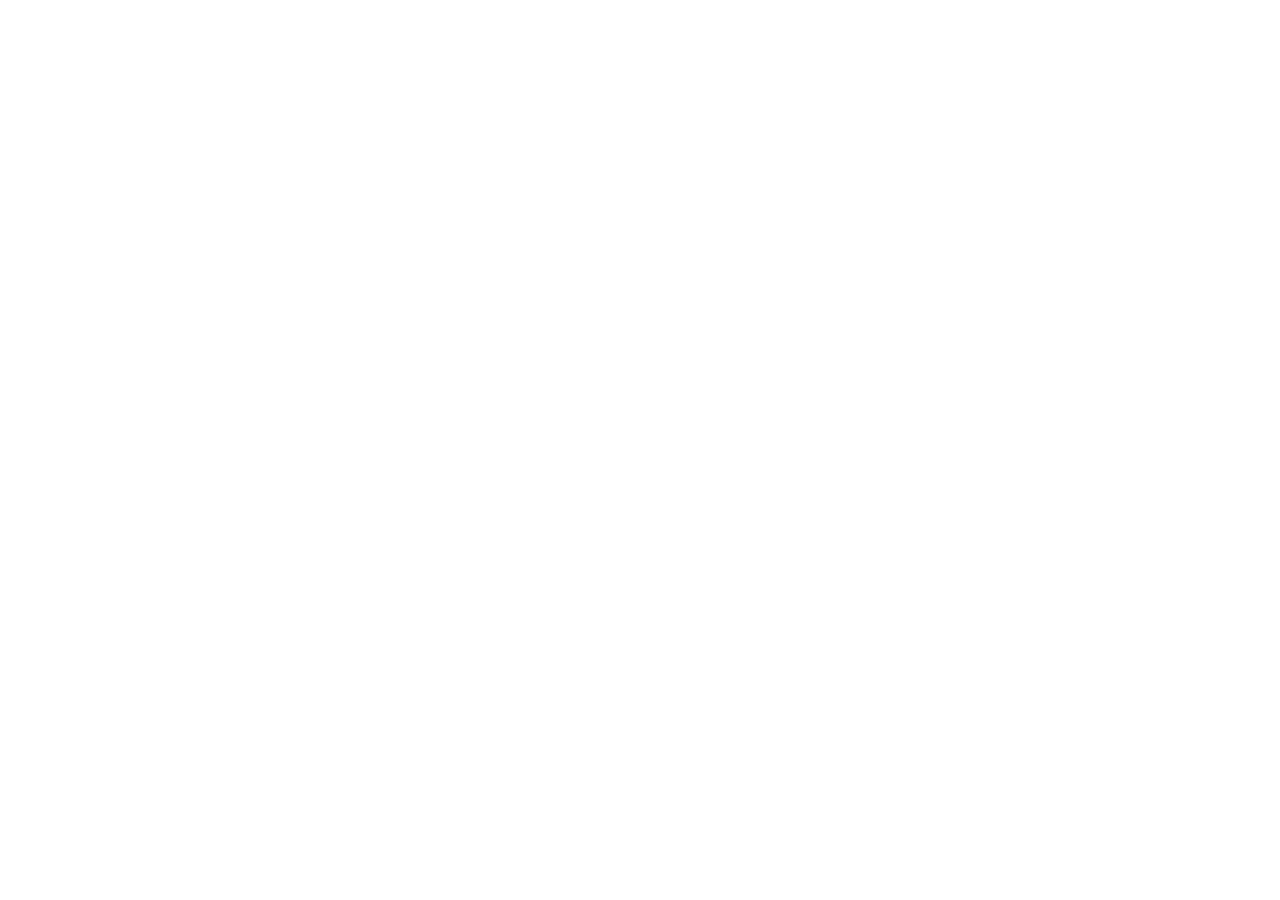
==== index.html @ a7fa92c2 "Add Cloudflare Web Analytics tracking script" ====
<!DOCTYPE html>
<html lang="en">
<head>
  <meta charset="UTF-8">
  <meta name="viewport" content="width=device-width, initial-scale=1.0">

  <title>Johny Vino — Interaction Library | Mobile App Design & Animation</title>
  <meta name="description" content="100+ mobile app UI interactions, animations and UX concepts by Johny Vino — two years of daily app design across fintech, health, food, travel, social and prod[...]
  <meta name="author" content="Johny Vino">
  <meta name="keywords" content="UI design, UX design, mobile app design, interaction design, iOS design, Android design, app animation, micro-interactions, fintech UI, food delivery app, health a[...]
  <link rel="canonical" href="https://interactions.johnyvino.com/">

  <link rel="icon" type="image/svg+xml" href="favicon.svg">
  <link rel="icon" type="image/png" href="favicon.png" sizes="32x32">
  <link rel="apple-touch-icon" href="apple-touch-icon.png">
  <meta name="theme-color" content="#000000">
  <link rel="manifest" href="manifest.json">
  <meta name="mobile-web-app-capable" content="yes">
  <meta name="apple-mobile-web-app-capable" content="yes">
  <meta name="apple-mobile-web-app-status-bar-style" content="black-translucent">
  <meta name="apple-mobile-web-app-title" content="JV Interactions">

  <meta property="og:type" content="website">
  <meta property="og:url" content="https://interactions.johnyvino.com/">
  <meta property="og:site_name" content="Johny Vino">
  <meta property="og:title" content="Johny Vino — Interaction Library">
  <meta property="og:description" content="100+ mobile app UI interactions, animations and UX concepts by Johny Vino — fintech, health, food, travel, social and productivity design.">
  <meta property="og:image" content="https://interactions.johnyvino.com/og-image.png">
  <meta property="og:image:width" content="1200">
  <meta property="og:image:height" content="630">
  <meta property="og:image:alt" content="Johny Vino — Interaction Library preview">
  <meta property="og:locale" content="en_US">

  <meta name="twitter:card" content="summary_large_image">
  <meta name="twitter:site" content="@johnyvinooo">
  <meta name="twitter:creator" content="@johnyvinooo">
  <meta name="twitter:title" content="Johny Vino — Interaction Library">
  <meta name="twitter:description" content="100+ mobile app UI interactions, animations and UX concepts — fintech, health, food, travel and more.">
  <meta name="twitter:image" content="https://interactions.johnyvino.com/og-image.png">
  <meta name="twitter:image:alt" content="Johny Vino — Interaction Library preview">

  <meta name="referrer" content="strict-origin-when-cross-origin">

  <script type="application/ld+json">
  [
    {
      "@context": "https://schema.org",
      "@type": "WebSite",
      "name": "Johny Vino — Interaction Library",
      "url": "https://interactions.johnyvino.com/",
      "description": "100+ mobile app UI interactions, animations and UX concepts by Johny Vino.",
      "inLanguage": "en-US",
      "potentialAction": {
        "@type": "SearchAction",
        "target": "https://interactions.johnyvino.com/#{search_term_string}",
        "query-input": "required name=search_term_string"
      }
    },
    {
      "@context": "https://schema.org",
      "@type": "CollectionPage",
      "@id": "https://interactions.johnyvino.com/#page",
      "url": "https://interactions.johnyvino.com/",
      "name": "Johny Vino — Interaction Library",
      "description": "100+ mobile app UI interactions, animations and UX concepts spanning fintech, health, food delivery, travel, social networking and productivity — designed and animated by J[...]
      "inLanguage": "en-US",
      "numberOfItems": 100,
      "keywords": "UI design, UX design, mobile app design, interaction design, iOS, Android, app animation",
      "author": { "@type": "Person", "@id": "https://johnyvino.com/#person" },
      "about": {
        "@type": "Thing",
        "name": "Mobile App UI Interaction Design"
      }
    },
    {
      "@context": "https://schema.org",
      "@type": "Person",
      "@id": "https://johnyvino.com/#person",
      "name": "Johny Vino",
      "url": "https://johnyvino.com/",
      "jobTitle": "UI Designer",
      "description": "UI designer who designed and animated a new app concept every day for two years, exploring mobile interactions across fintech, health, food, travel and social apps.",
      "knowsAbout": [
        "UI Design", "UX Design", "Mobile App Design", "Interaction Design",
        "iOS Design", "Android Design", "App Animation", "Micro-interactions"
      ],
      "sameAs": [
        "https://johnyvino.com/",
        "https://photography.johnyvino.com/",
        "https://www.instagram.com/johnyvinooo/",
        "https://twitter.com/johnyvinooo"
      ]
    }
  ]
  </script>

  <link rel="preconnect" href="https://fonts.googleapis.com">
  <link rel="preconnect" href="https://fonts.gstatic.com" crossorigin>
  <link rel="preload" as="style" href="https://fonts.googleapis.com/css2?family=JetBrains+Mono:wght@400&family=Saira+Condensed:wght@400&display=swap">
  <link href="https://fonts.googleapis.com/css2?family=JetBrains+Mono:wght@400&family=Saira+Condensed:wght@400&display=swap" rel="stylesheet" media="print" onload="this.media='all'">
  <noscript><link href="https://fonts.googleapis.com/css2?family=JetBrains+Mono:wght@400&family=Saira+Condensed:wght@400&display=swap" rel="stylesheet"></noscript>
  <style>*,*::before,*::after{box-sizing:border-box;margin:0;padding:0}:root{--canvas:#000;--surface-soft:#0d0d0d;--surface-card:#141414;--surface-elev:#1f1f1f;--hairline:#262626;--hairline-str:#[...]
  <script defer data-domain="interactions.johnyvino.com" src="https://plausible.io/js/script.js"></script>
  <!-- Cloudflare Web Analytics -->
  <script defer src='https://static.cloudflareinsights.com/beacon.min.js' data-cf-beacon='{"token": "1f6a0ef33fbf46689ff5343fec8a694a"}'></script>
  <!-- End Cloudflare Web Analytics -->
</head>
<body>

  <a href="#main-content" class="skip-link">Skip to content</a>

  <button class="mob-trigger" id="mobTrigger" aria-label="Open navigation" aria-expanded="false" aria-controls="sidebar">
    <svg width="18" height="13" viewBox="0 0 18 13" fill="none" aria-hidden="true">
      <rect width="18" height="1.8" rx="0.9" fill="currentColor"/>
      <rect y="5.6" width="12" height="1.8" rx="0.9" fill="currentColor"/>
      <rect y="11.2" width="15" height="1.8" rx="0.9" fill="currentColor"/>
    </svg>
  </button>

  <div class="sidebar-overlay" id="sidebarOverlay" aria-hidden="true"></div>

  <aside class="sidebar" id="sidebar" aria-label="Site navigation">
    <div class="sidebar-header">
      <button class="sidebar-logo" id="logoScrollTop" aria-label="Scroll to top">
        <div class="logo-icon" aria-hidden="true">
          <svg id="logoMorphSvg" viewBox="0 0 24 24" width="22" height="22" fill="none">
            <path id="logoMorphPath"
              d="M5 1L5 18L9 14L12 21L15 19.5L11.5 13L18 13Z"
              stroke="white" stroke-width="1.75" stroke-linecap="round" stroke-linejoin="round" fill="none"/>
          </svg>
        </div>
        <div class="logo-text">
          <span class="logo-name">Johny Vino</span>
          <span class="logo-sub">Interaction Library</span>
        </div>
      </button>
      <button class="sidebar-close" id="sidebarClose" aria-label="Close navigation">
        <svg width="14" height="14" viewBox="0 0 14 14" fill="none" aria-hidden="true">
          <line x1="1" y1="1" x2="13" y2="13" stroke="currentColor" stroke-width="1.5" stroke-linecap="round"/>
          <line x1="13" y1="1" x2="1" y2="13" stroke="currentColor" stroke-width="1.5" stroke-linecap="round"/>
        </svg>
      </button>
    </div>
    <nav class="sidebar-nav" id="sidebarNav" aria-label="Categories"></nav>
    <footer class="sidebar-footer">
      <p>The concept, the design, the animation — all crafted by <a href="https://johnyvino.com" target="_blank" rel="noopener noreferrer">Johny Vino</a>.</p>
      <p>All rights reserved 2026</p>
    </footer>
  </aside>

  <main class="main" id="main-content">
    <header class="page-header">
      <div class="header-content">
        <h1>Johny Vino<br>Interaction Library</h1>
        <p class="page-sub">From 2016 to 2018, I designed and animated a new app concept every day — each one exploring a flow, interaction, or product idea. Those prototyping instincts now hel[...]
        <div class="header-actions">
          <button class="btn-action" id="emailBtn" aria-label="Copy email address">
            <span class="email-full">hi@johnyvino.com</span>
            <span class="email-short">Email</span>
          </button>
          <a class="btn-action" href="https://johnyvino.com" target="_blank" rel="noopener noreferrer">
            Portfolio
            <svg width="12" height="12" viewBox="0 0 12 12" fill="none" aria-hidden="true" style="margin-left:8px;flex-shrink:0;">
              <path d="M2 10L10 2M10 2H4M10 2v6" stroke="currentColor" stroke-width="1.5" stroke-linecap="round" stroke-linejoin="round"/>
            </svg>
          </a>
        </div>
      </div>
      <div class="header-meta" aria-label="Site stats">
        <div class="header-meta-item">
          <span class="meta-label">Hello</span>
          <span class="meta-value" id="greetingDisplay">—</span>
        </div>
        <div class="header-meta-item">
          <span class="meta-label">You are Visitor</span>
          <span class="meta-value" id="visitorCount">—</span>
        </div>
      </div>
    </header>
    <div id="sections"></div>
  </main>

  <button class="scroll-top" id="scrollTop" aria-label="Scroll to top">
    <svg width="16" height="16" viewBox="0 0 16 16" fill="none" aria-hidden="true">
      <path d="M8 13V3M3 8l5-5 5 5" stroke="currentColor" stroke-width="1.5" stroke-linecap="round" stroke-linejoin="round"/>
    </svg>
  </button>

  <div id="lightbox" role="dialog" aria-modal="true" aria-label="Video preview" aria-hidden="true">
    <video id="lightbox-video" loop muted playsinline></video>
  </div>

  <script defer src="script.js?t=20260514280000"></script>

</body>
</html>
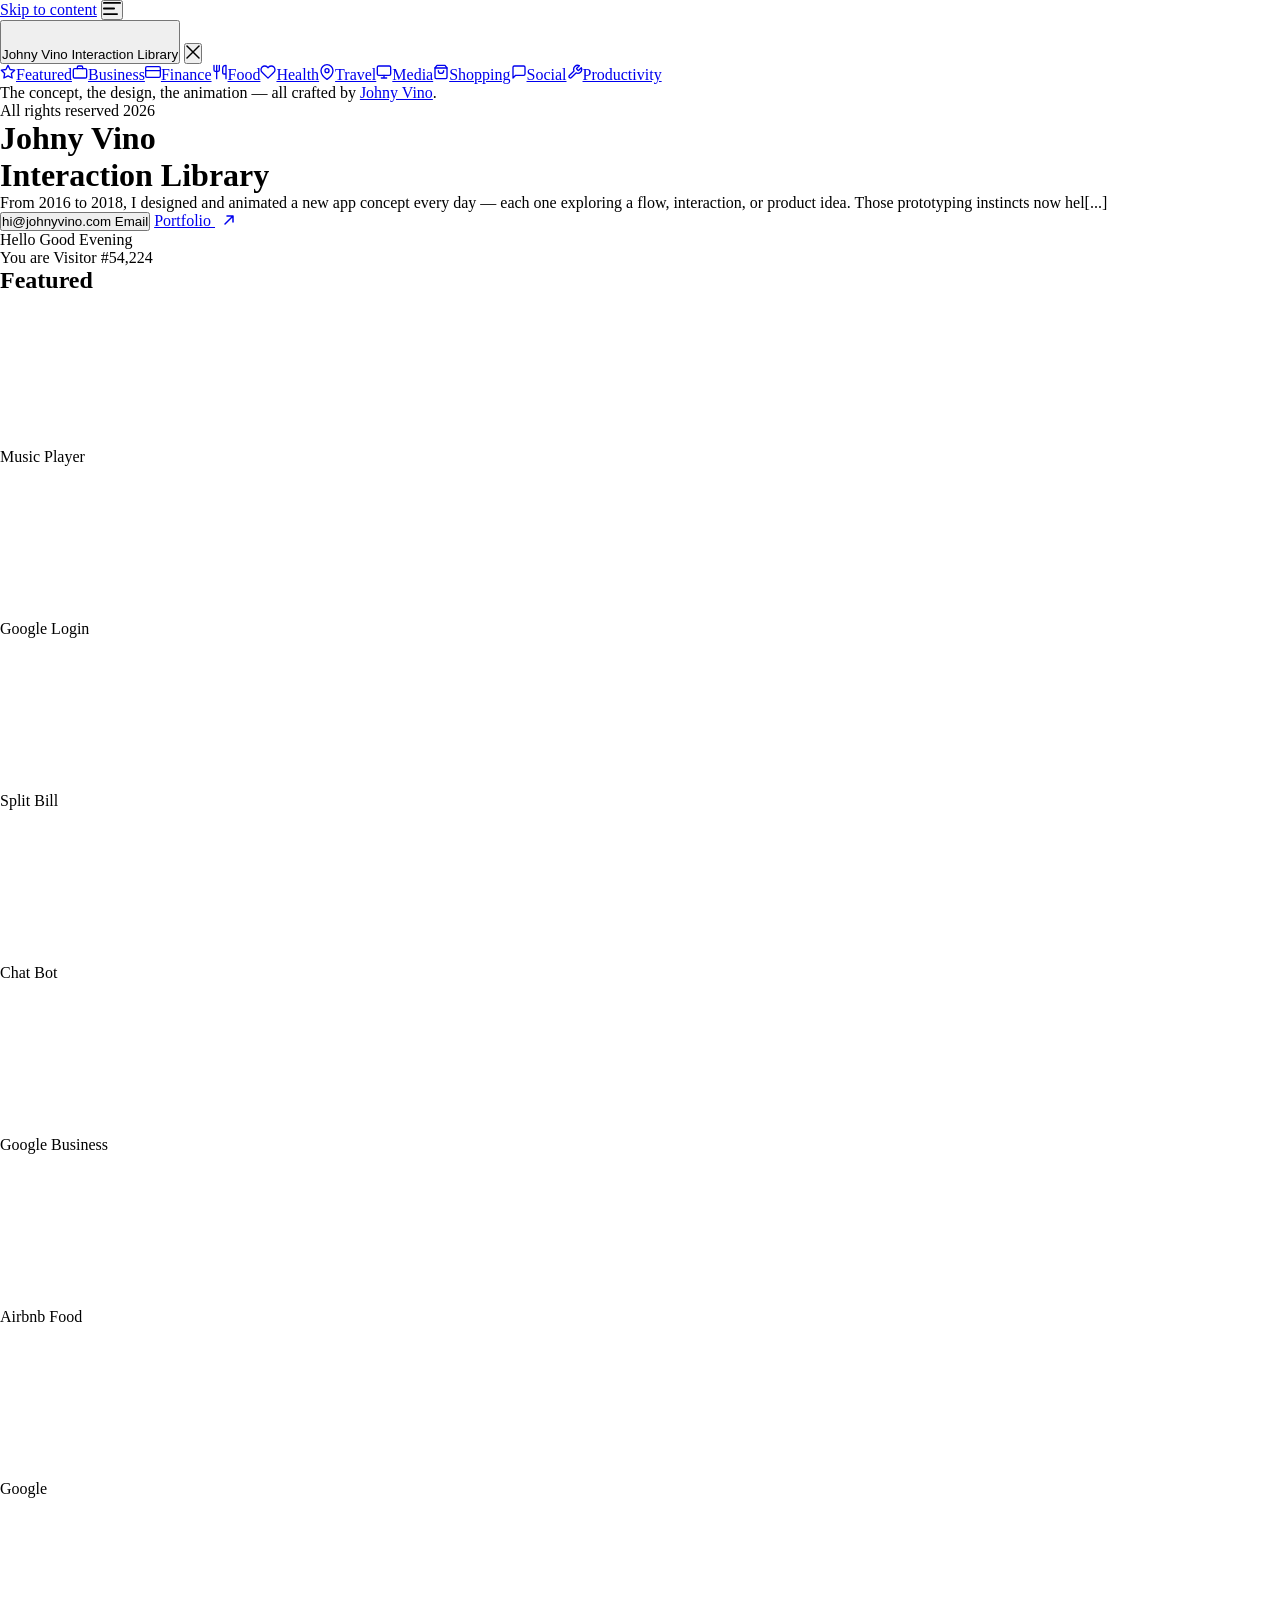
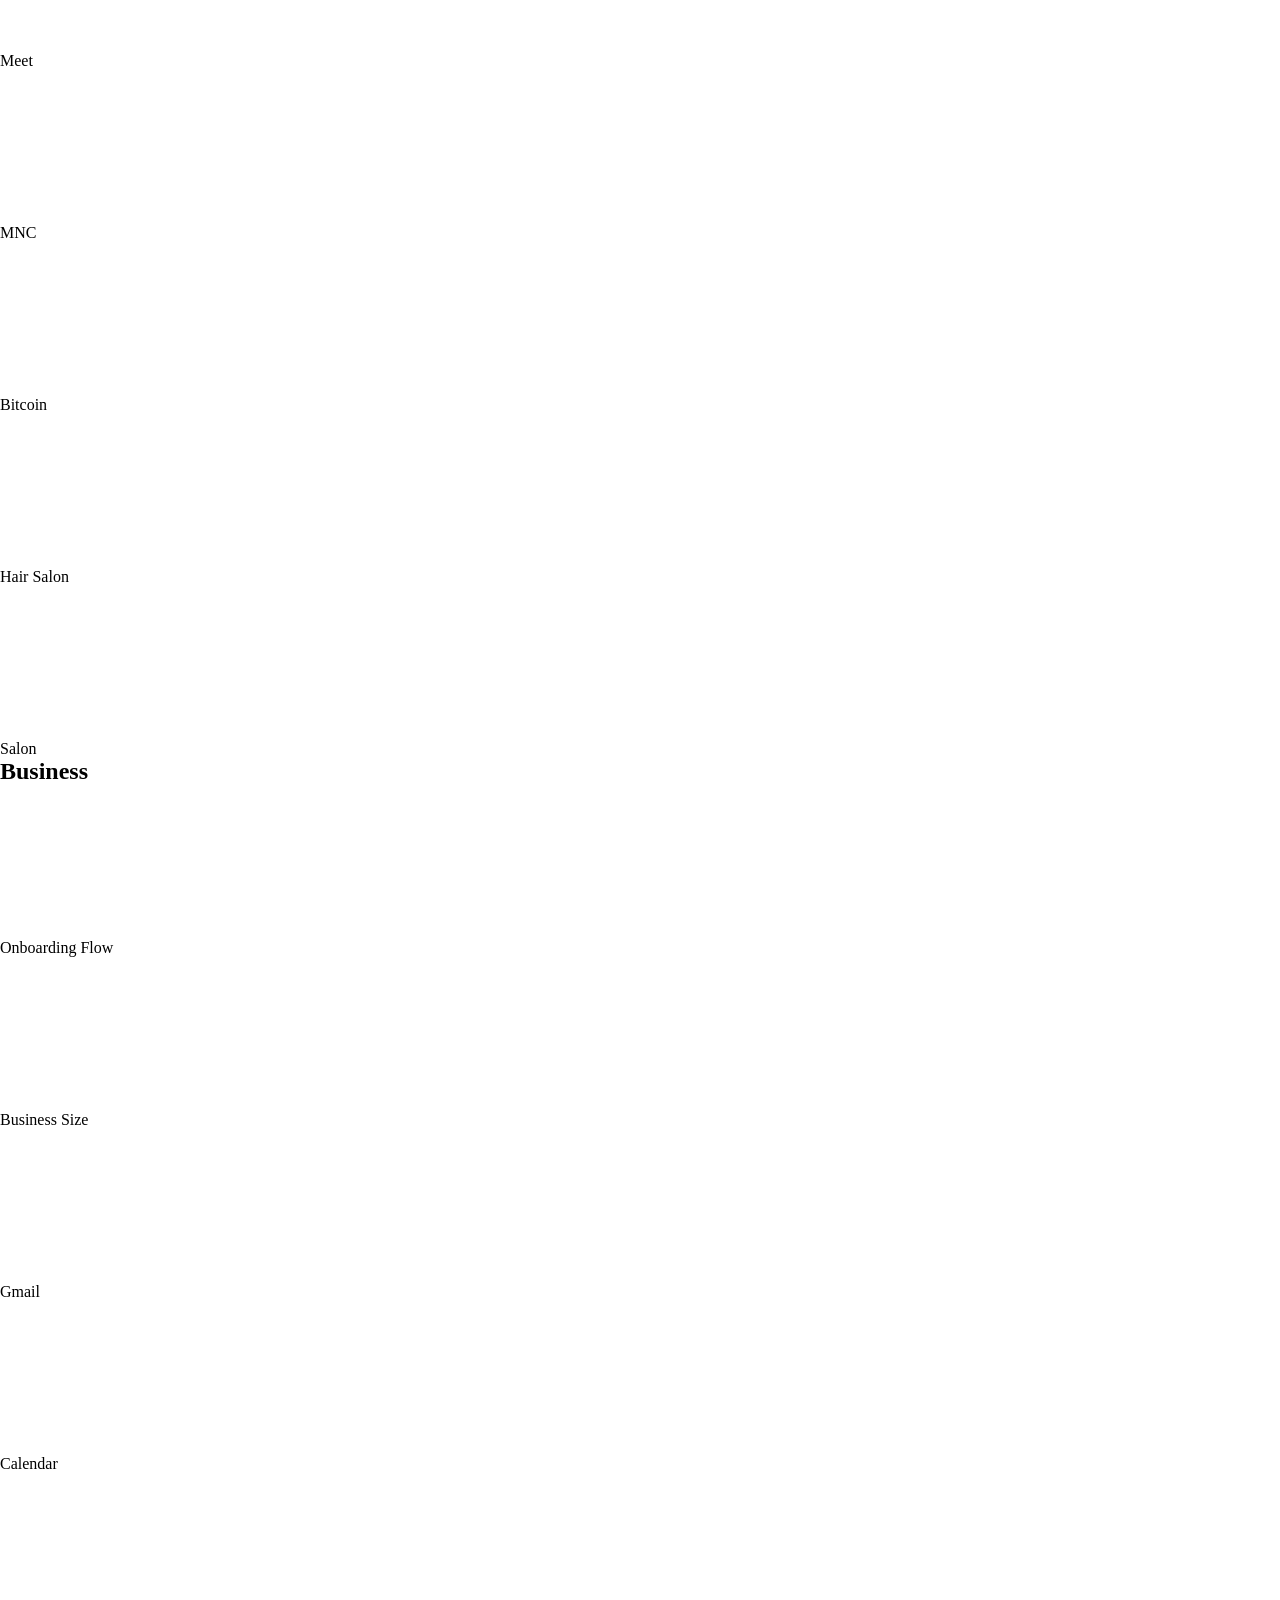
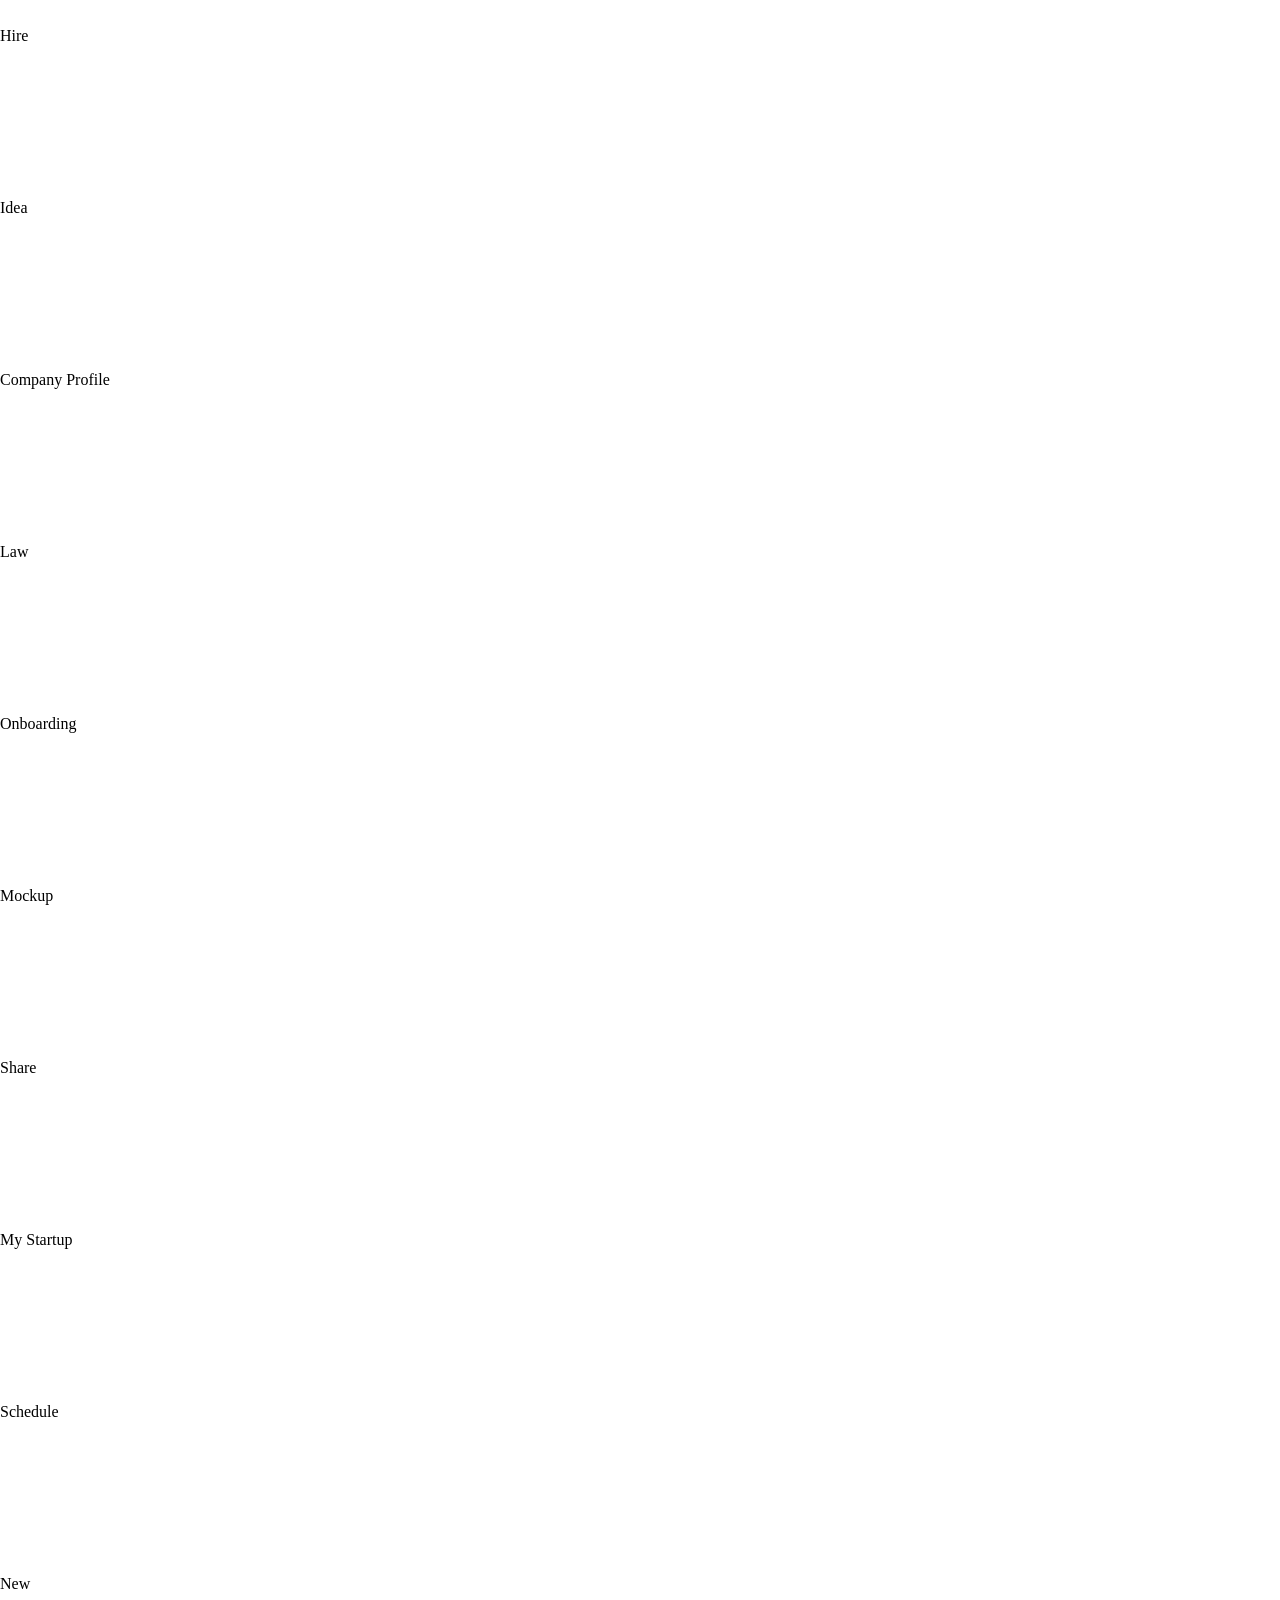
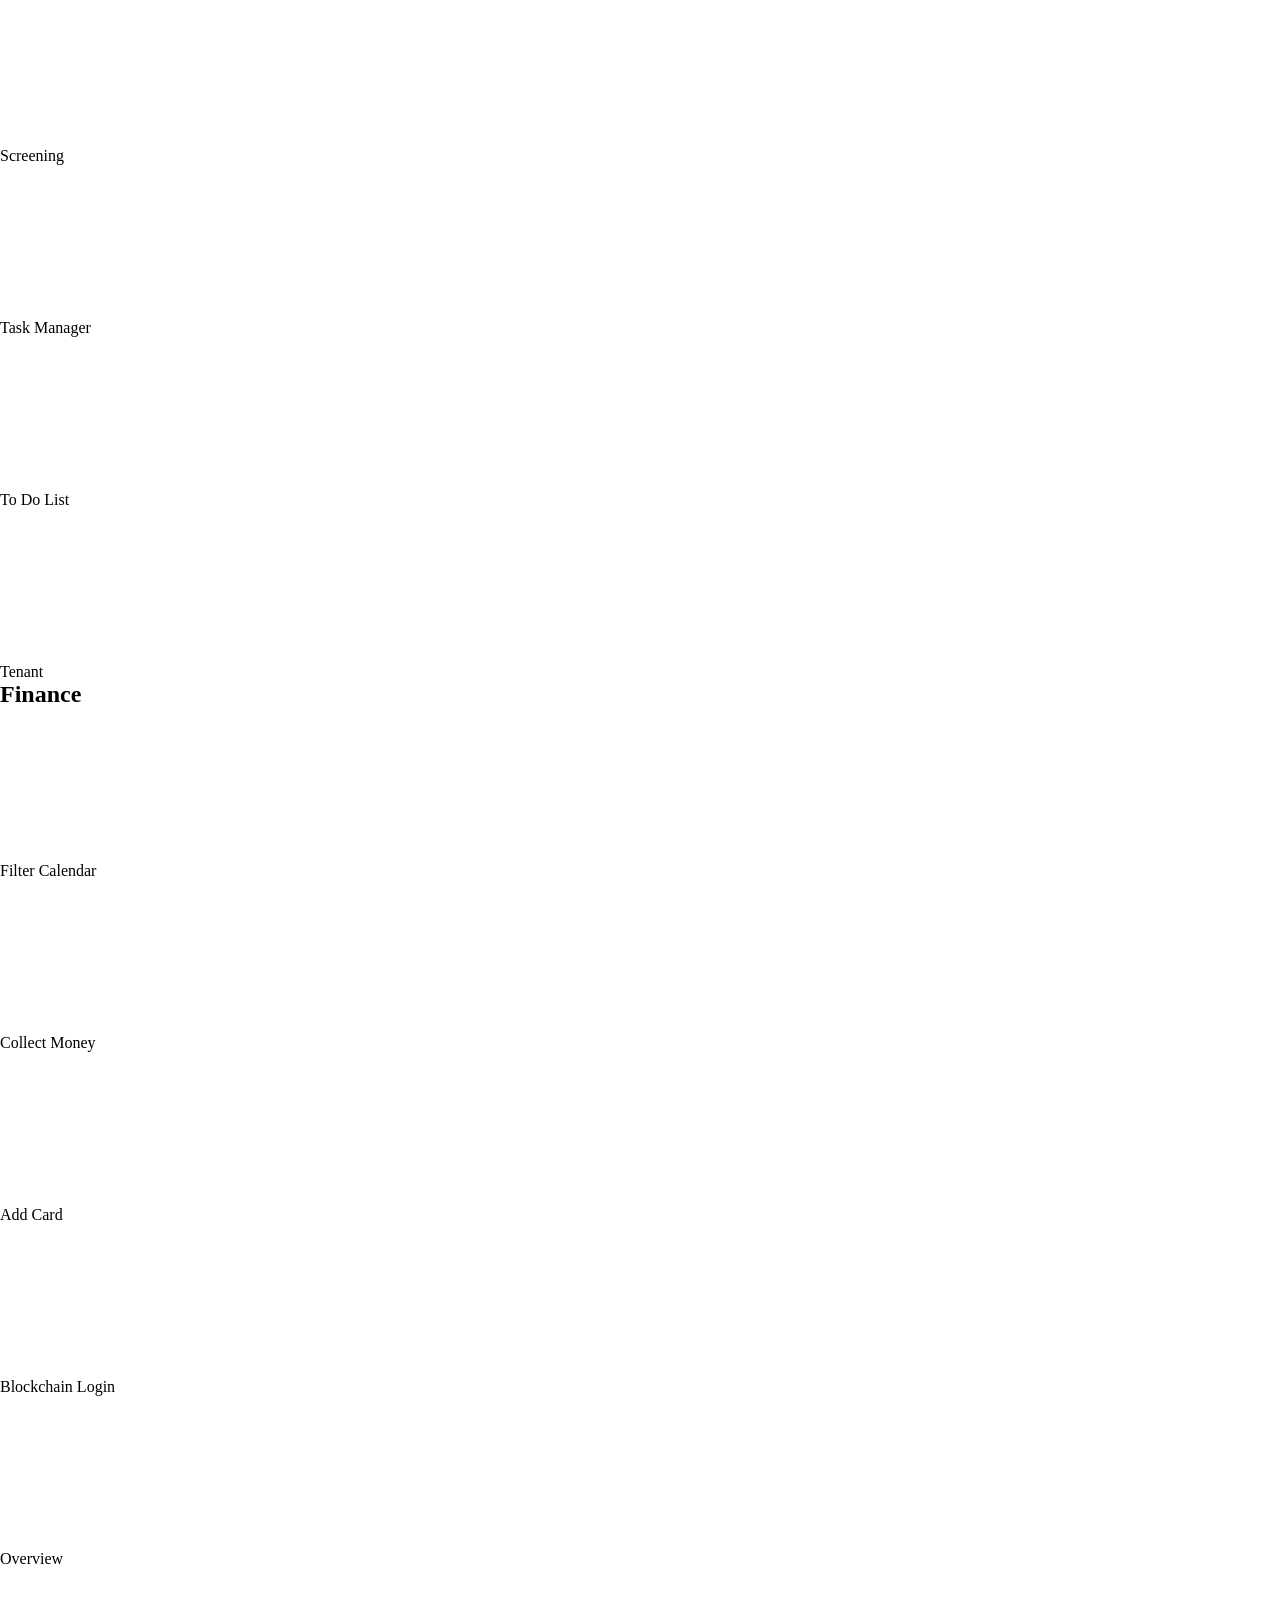
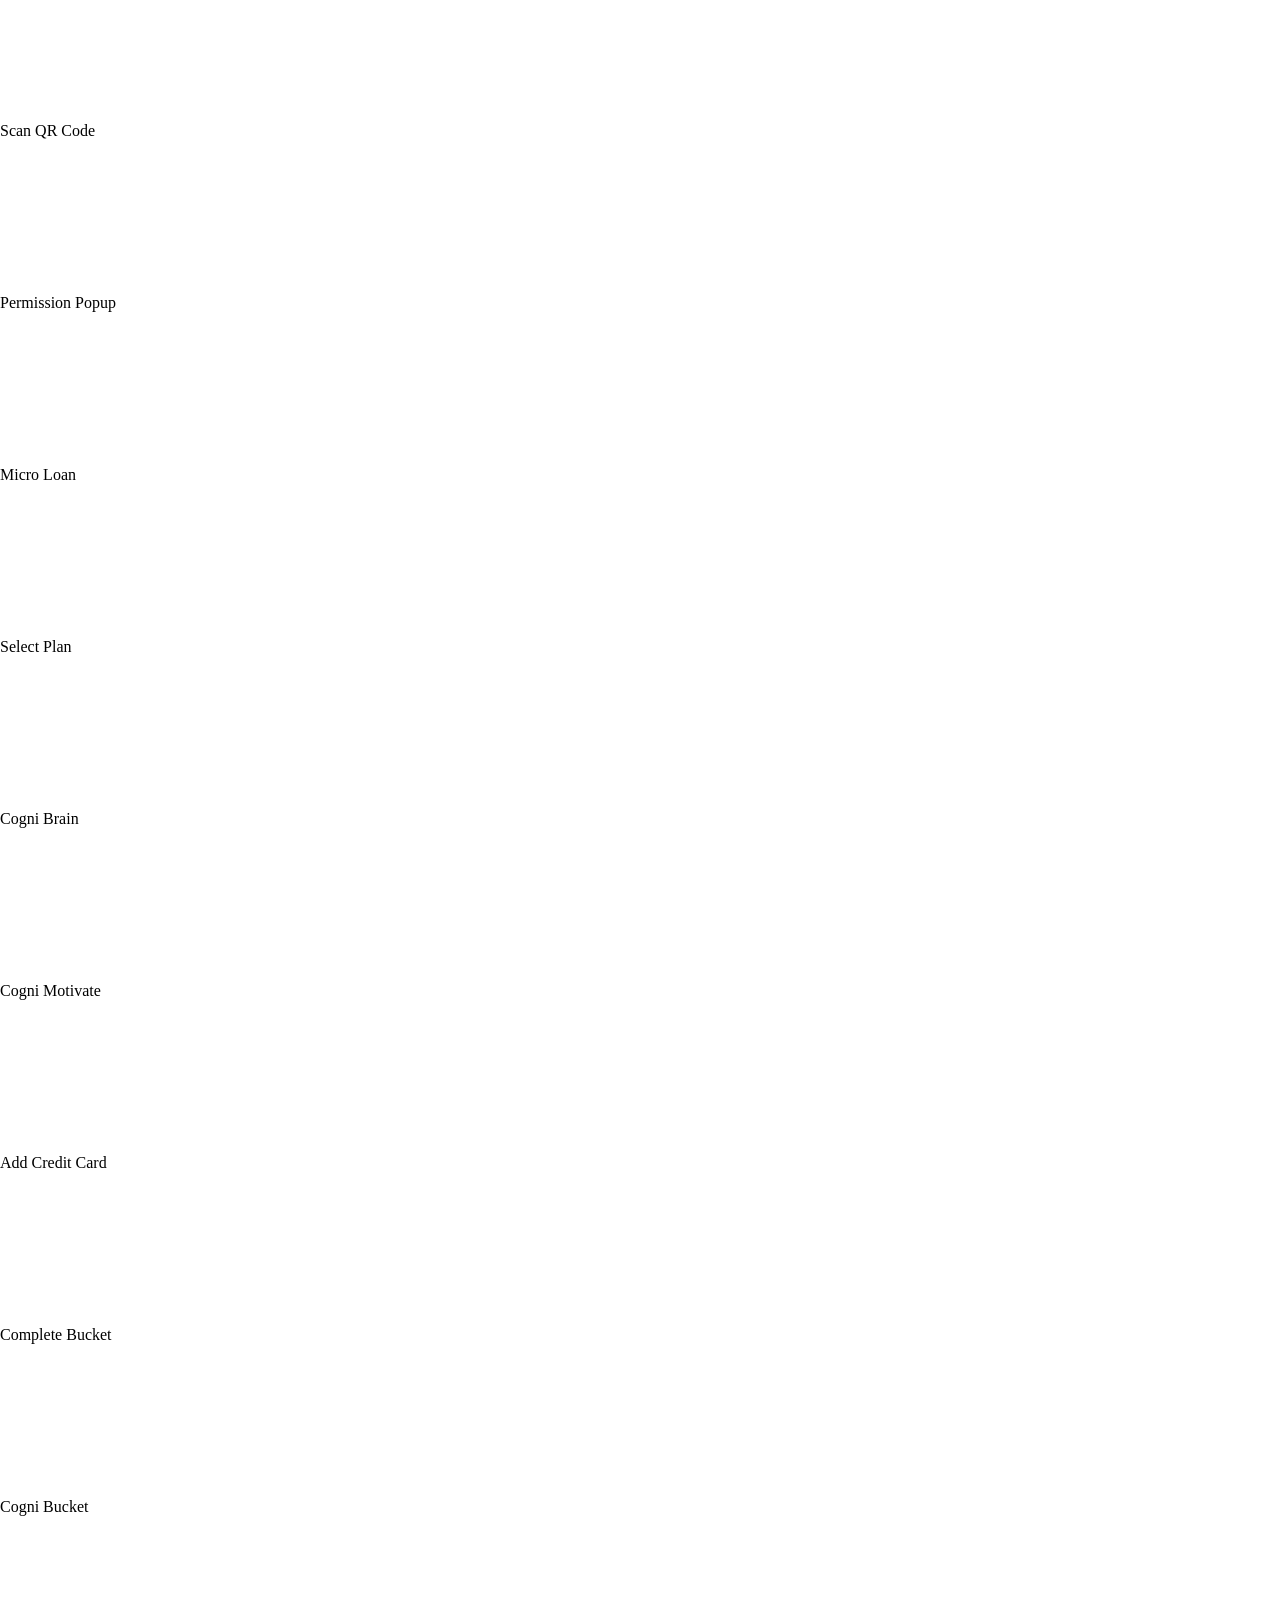
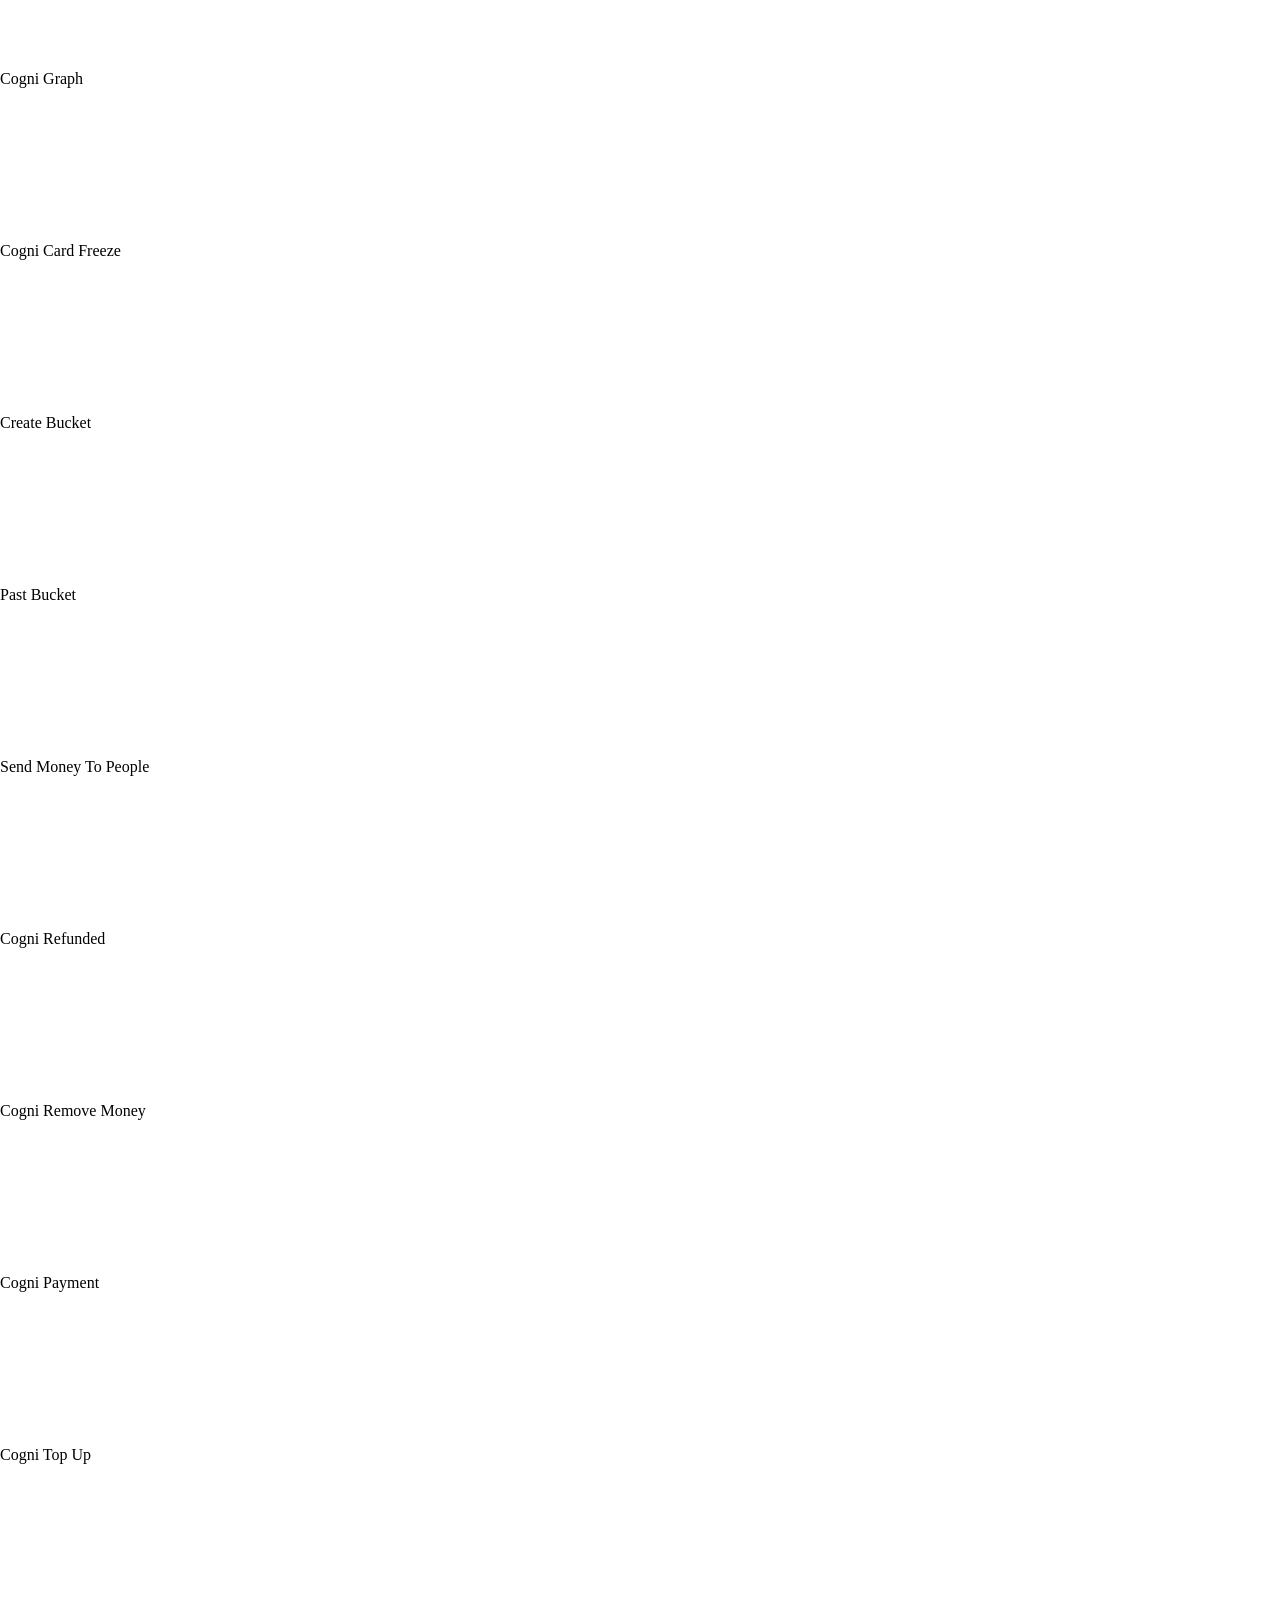
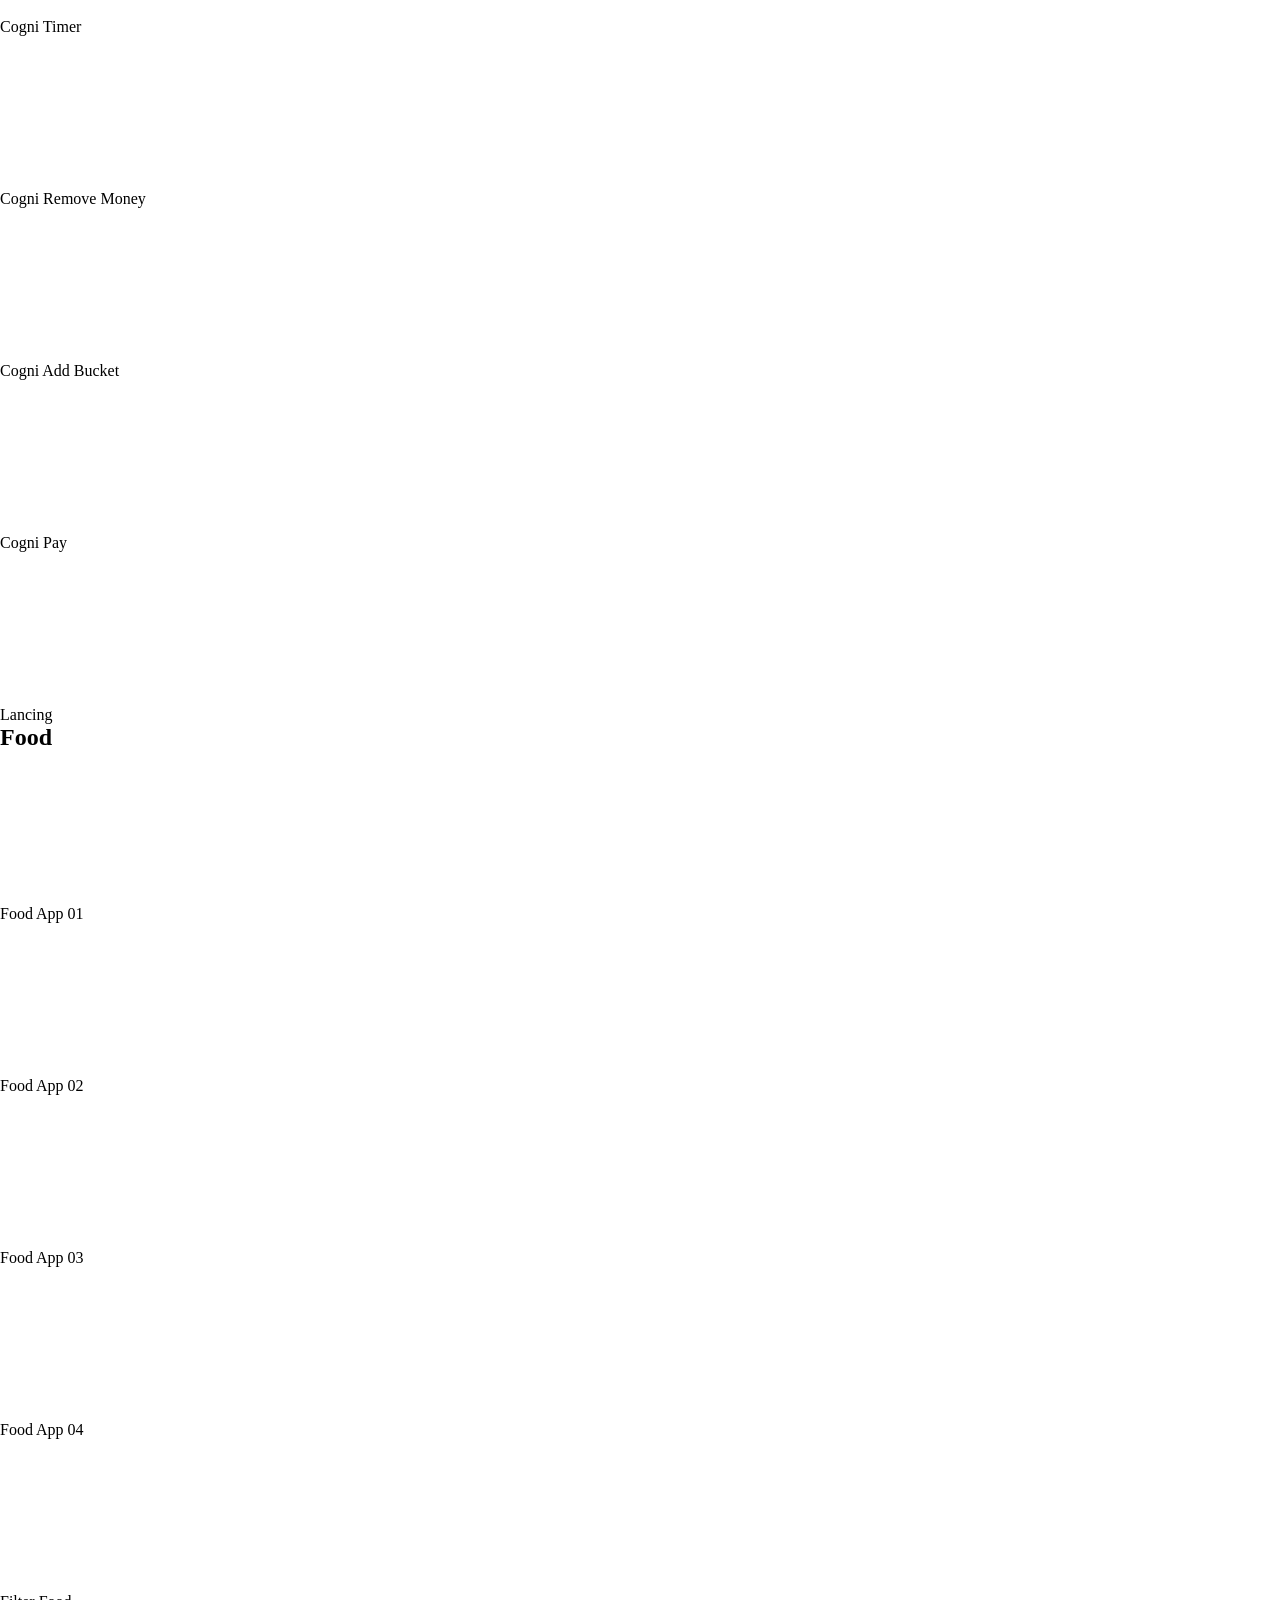
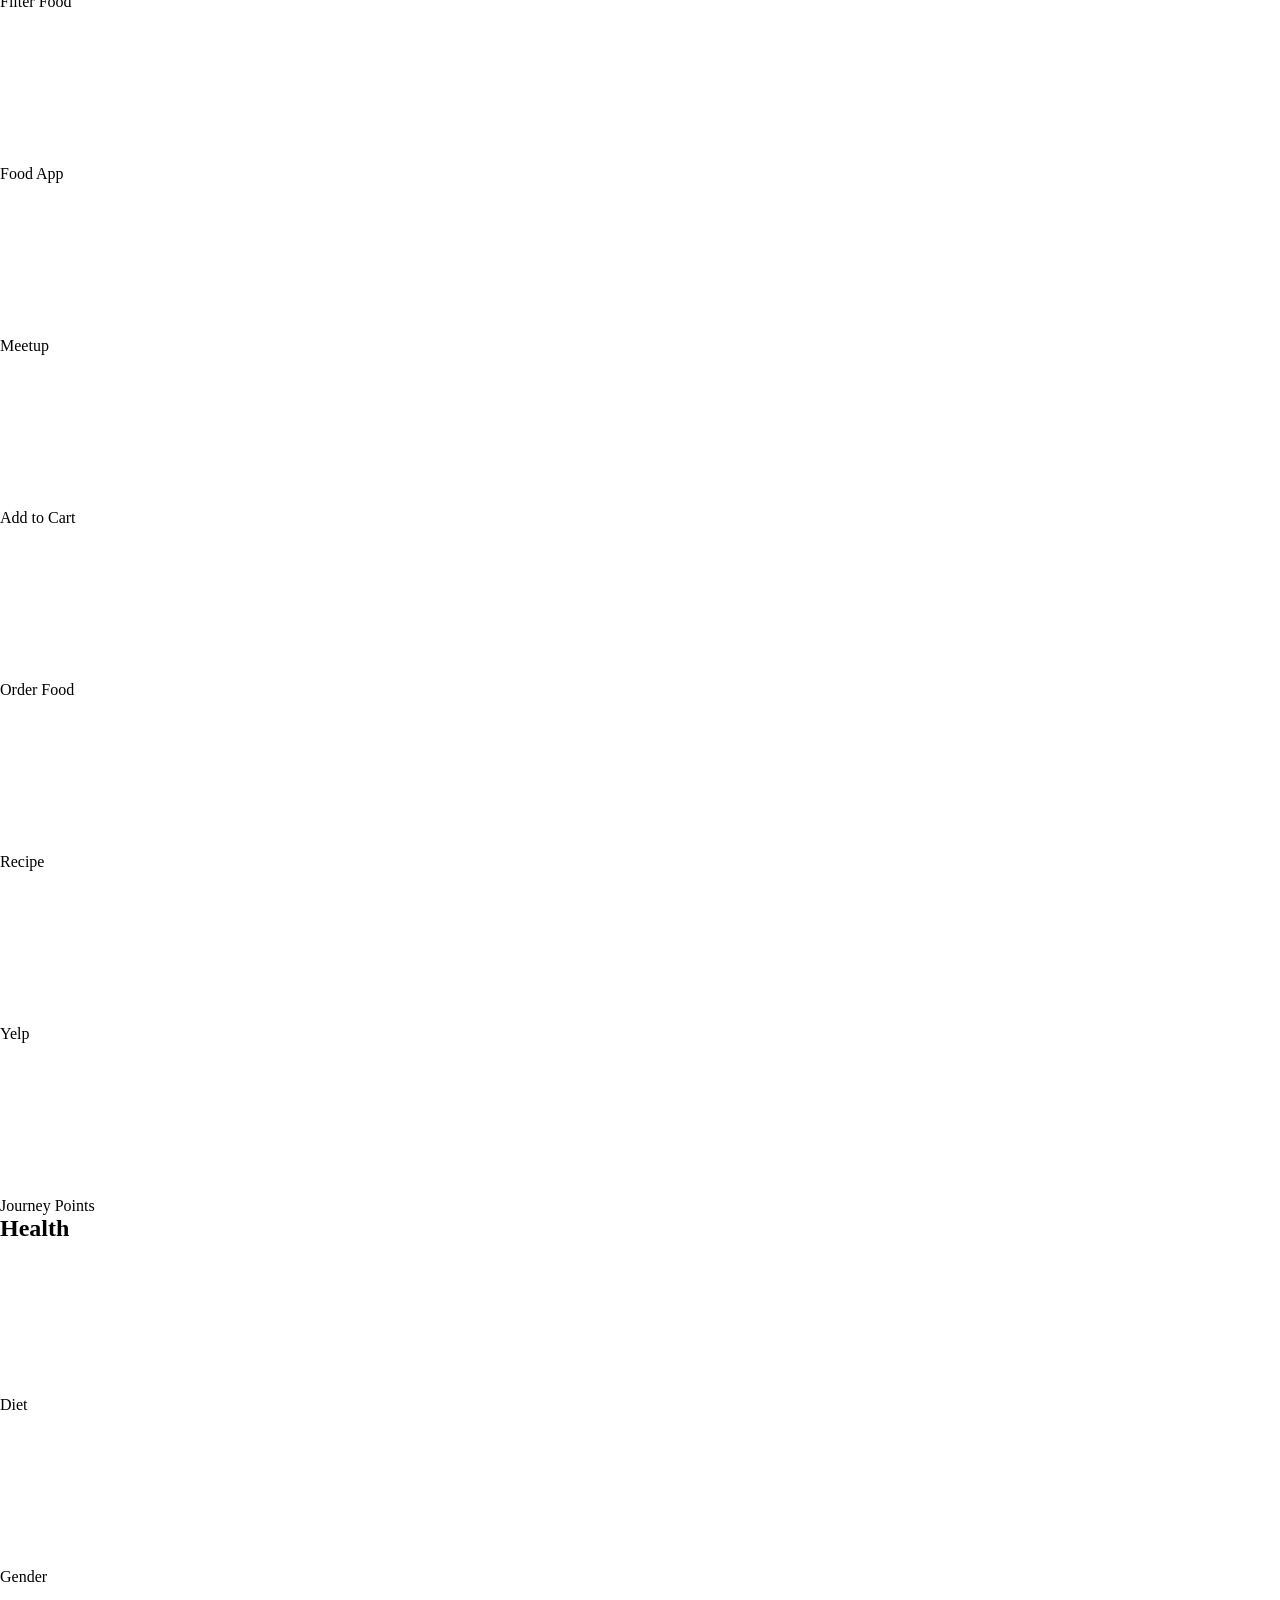
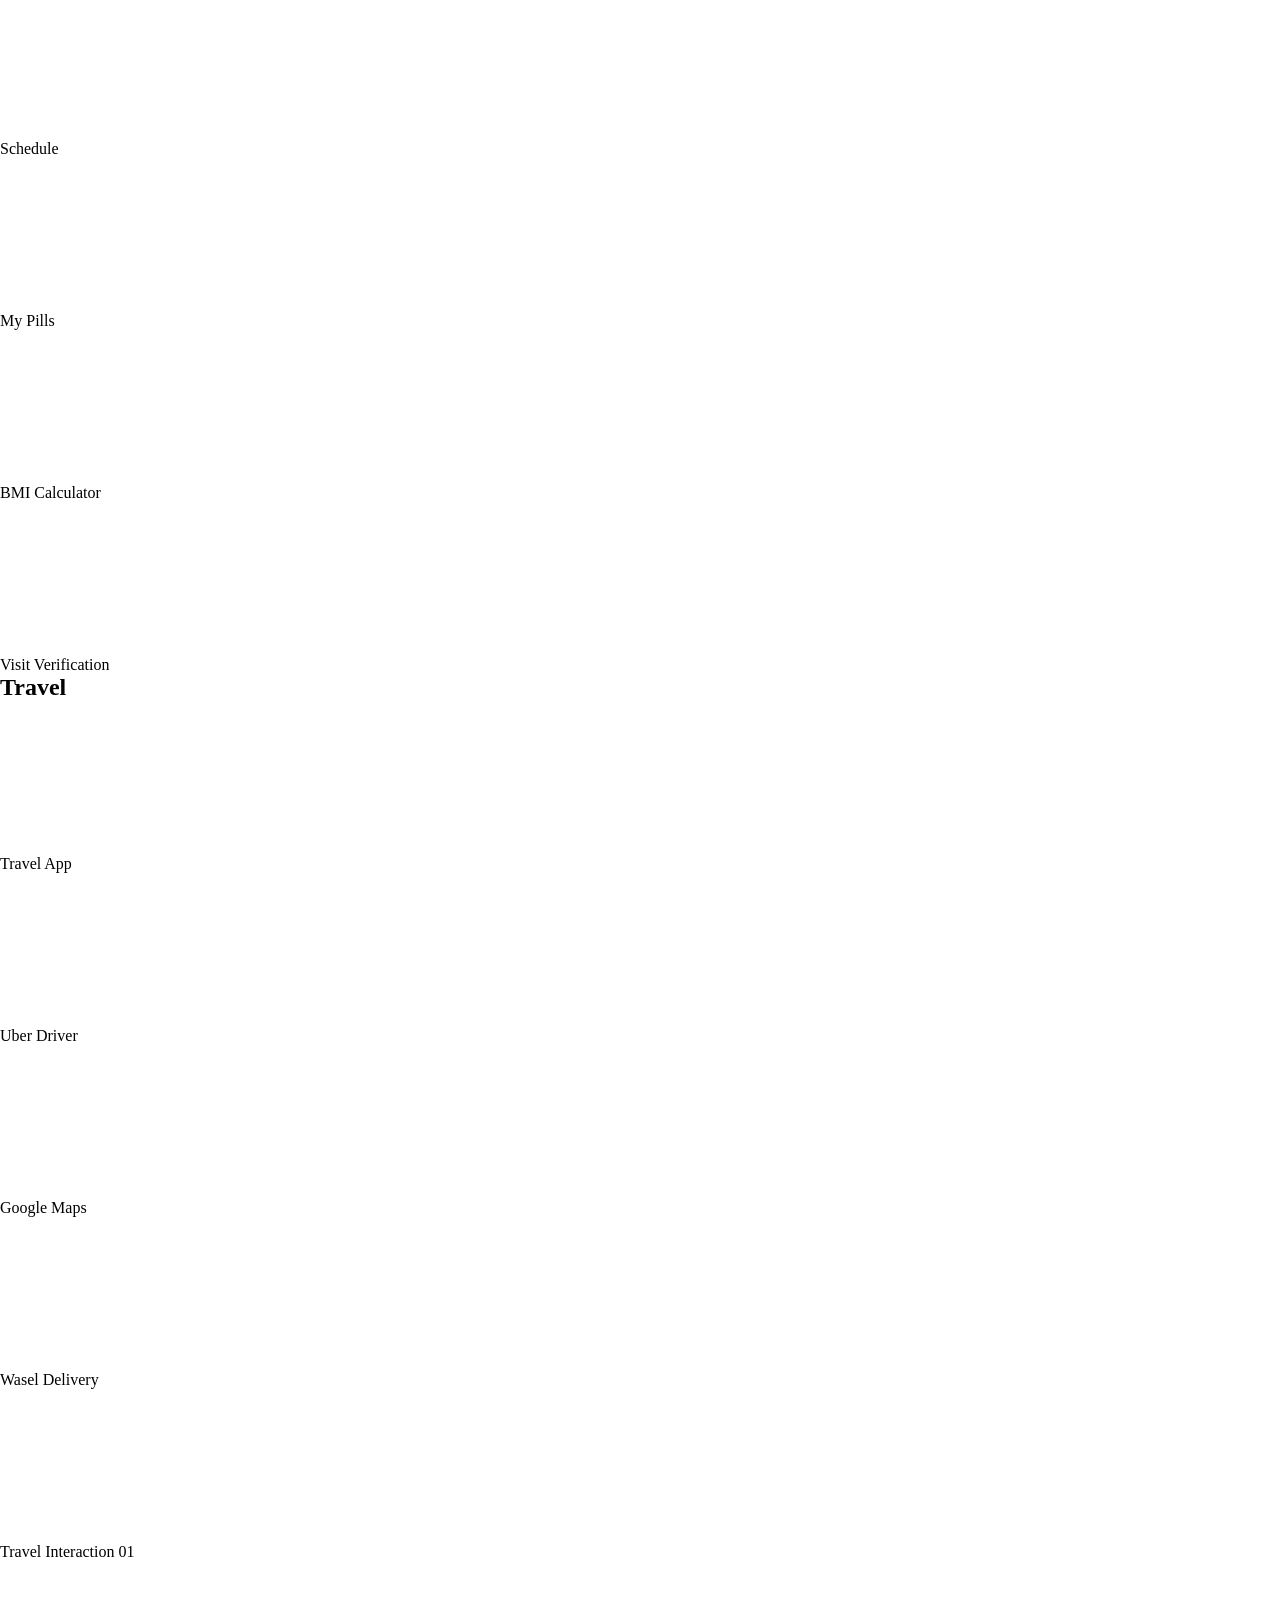
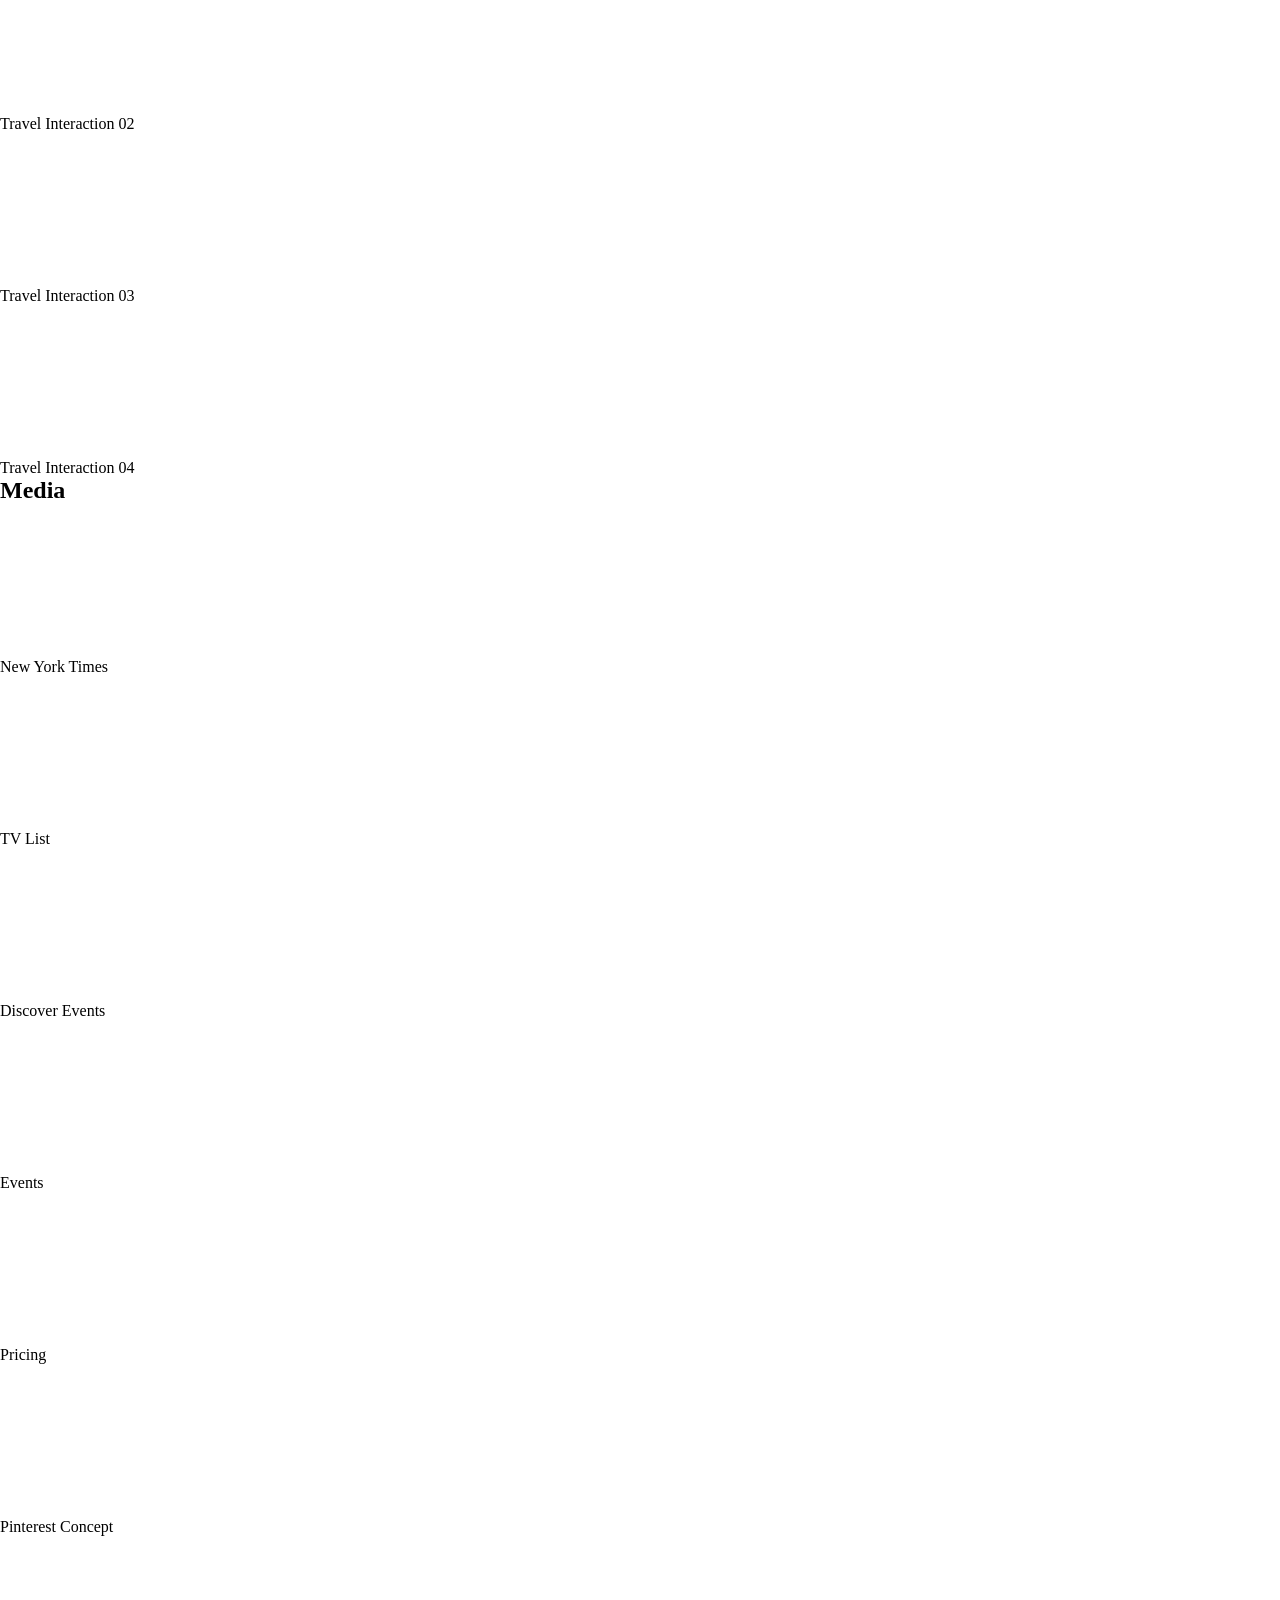
==== commit cbb53b10: "Analytics" ====
--- a/index.html
+++ b/index.html
@@ -62,7 +62,7 @@
       "@id": "https://interactions.johnyvino.com/#page",
       "url": "https://interactions.johnyvino.com/",
       "name": "Johny Vino — Interaction Library",
-      "description": "100+ mobile app UI interactions, animations and UX concepts spanning fintech, health, food delivery, travel, social networking and productivity — designed and animated by J[...]
+      "description": "100+ mobile app UI interactions, animations and UX concepts spanning fintech, health, food delivery, travel, social networking and productivity — designed and animated by J[...]",
       "inLanguage": "en-US",
       "numberOfItems": 100,
       "keywords": "UI design, UX design, mobile app design, interaction design, iOS, Android, app animation",
@@ -99,11 +99,9 @@
   <link rel="preload" as="style" href="https://fonts.googleapis.com/css2?family=JetBrains+Mono:wght@400&family=Saira+Condensed:wght@400&display=swap">
   <link href="https://fonts.googleapis.com/css2?family=JetBrains+Mono:wght@400&family=Saira+Condensed:wght@400&display=swap" rel="stylesheet" media="print" onload="this.media='all'">
   <noscript><link href="https://fonts.googleapis.com/css2?family=JetBrains+Mono:wght@400&family=Saira+Condensed:wght@400&display=swap" rel="stylesheet"></noscript>
-  <style>*,*::before,*::after{box-sizing:border-box;margin:0;padding:0}:root{--canvas:#000;--surface-soft:#0d0d0d;--surface-card:#141414;--surface-elev:#1f1f1f;--hairline:#262626;--hairline-str:#[...]
+  <style>*,*::before,*::after{box-sizing:border-box;margin:0;padding:0}:root{--canvas:#000;--surface-soft:#0d0d0d;--surface-card:#141414;--surface-elev:#1f1f1f;--hairline:#262626;--hairline-str:#3a3a3a;--on-dark:#ffffff;--body:#cccccc;--body-strong:#e6e6e6;--muted:#999999;--muted-soft:#666666;--link:#c3d9f3;--success:#5fa657;--font-display:'Saira Condensed',-apple-system,BlinkMacSystemFont,'Segoe UI',sans-serif;--font-mono:'JetBrains Mono',ui-monospace,'SF Mono','Cascadia Mono',monospace;--sidebar-width:252px}</style>
   <script defer data-domain="interactions.johnyvino.com" src="https://plausible.io/js/script.js"></script>
-  <!-- Cloudflare Web Analytics -->
-  <script defer src='https://static.cloudflareinsights.com/beacon.min.js' data-cf-beacon='{"token": "1f6a0ef33fbf46689ff5343fec8a694a"}'></script>
-  <!-- End Cloudflare Web Analytics -->
+  <!-- Cloudflare Web Analytics --><script defer src='https://static.cloudflareinsights.com/beacon.min.js' data-cf-beacon='{"token": "1f6a0ef33fbf46689ff5343fec8a694a"}'></script><!-- End Cloudflare Web Analytics -->
 </head>
 <body>
 
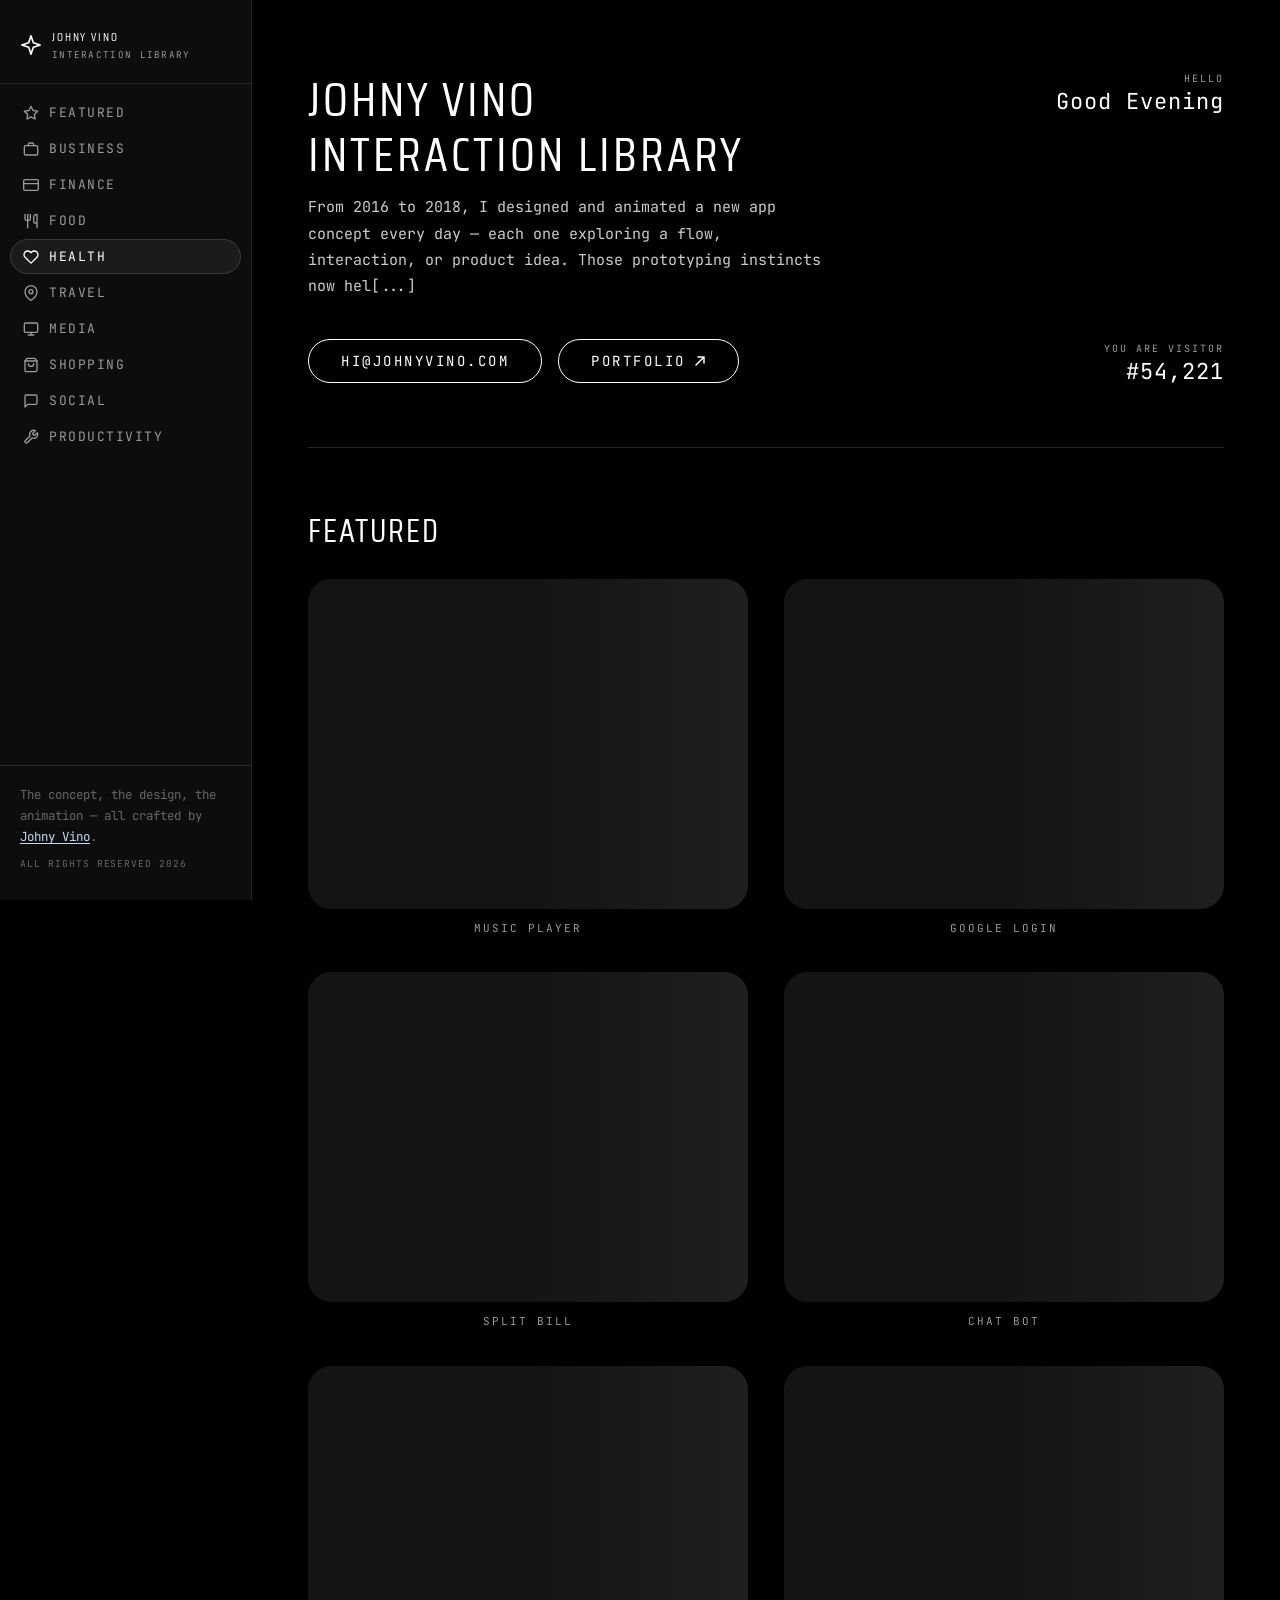
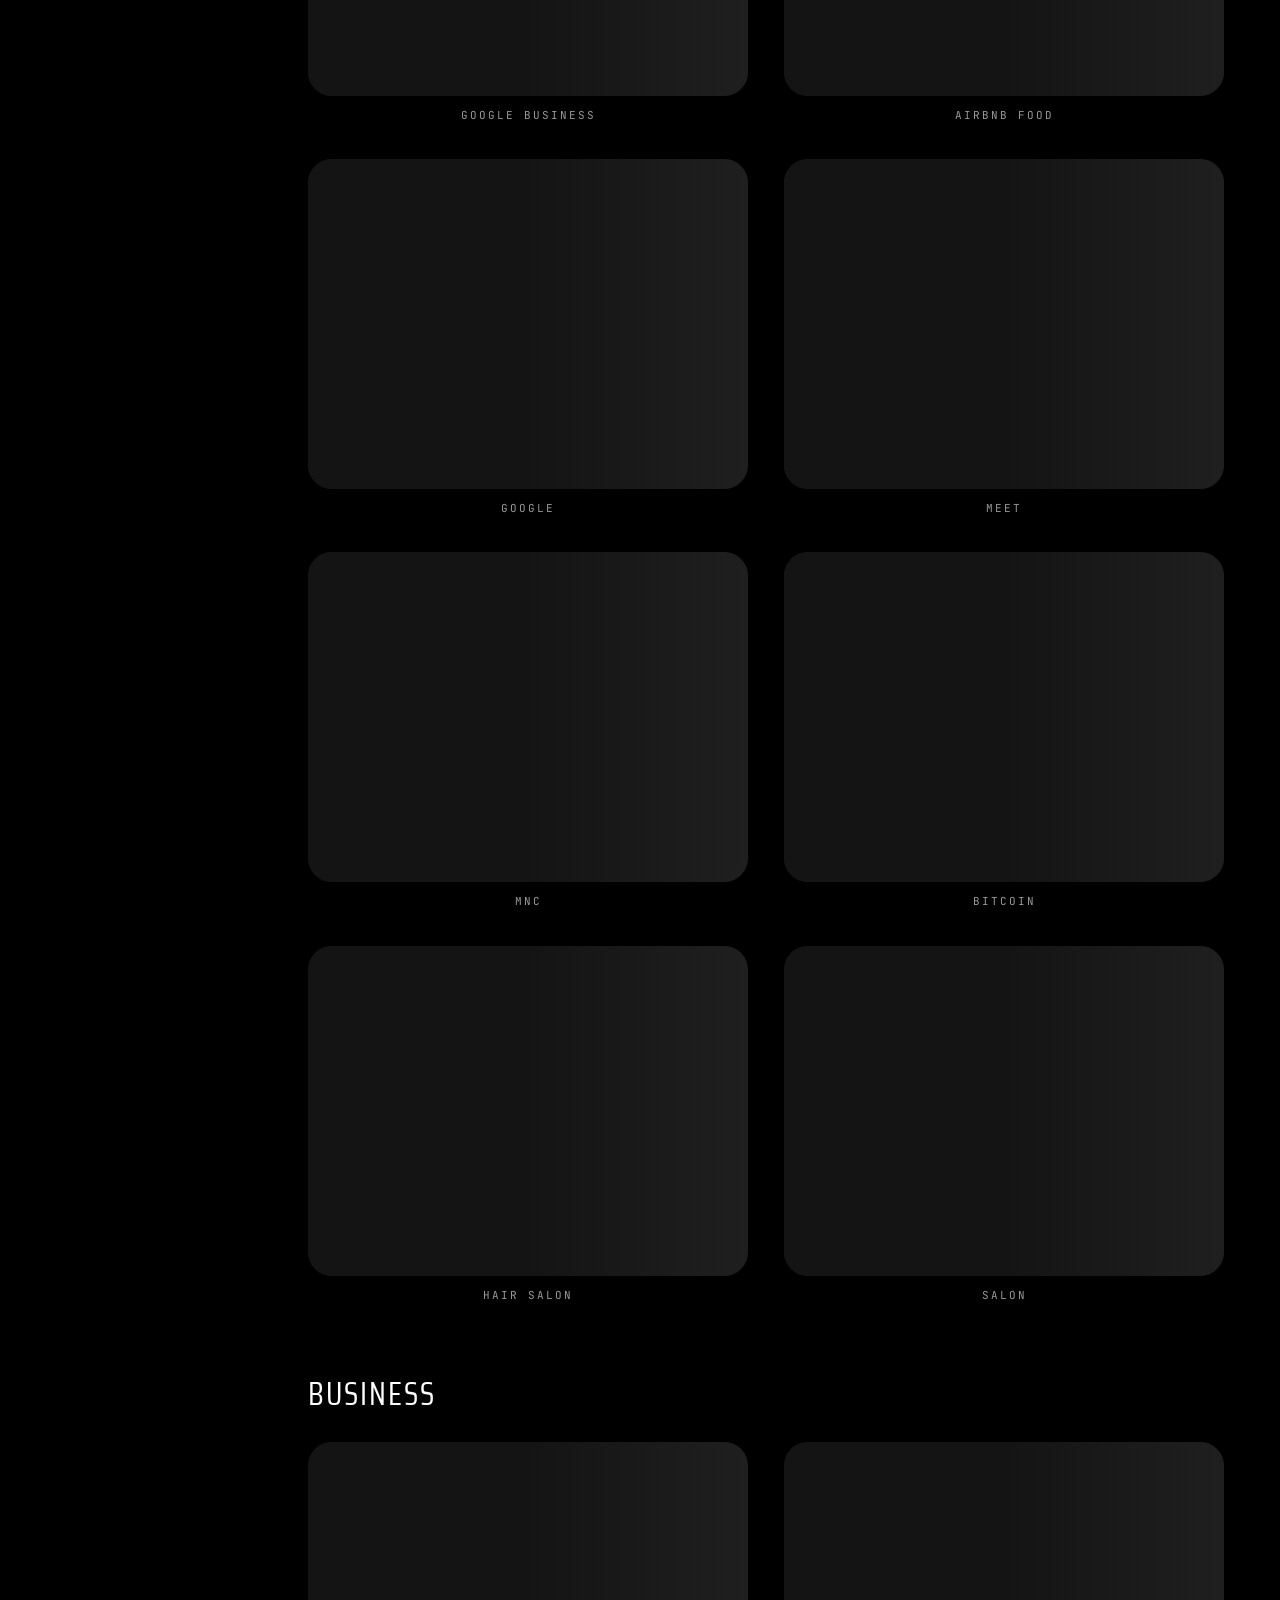
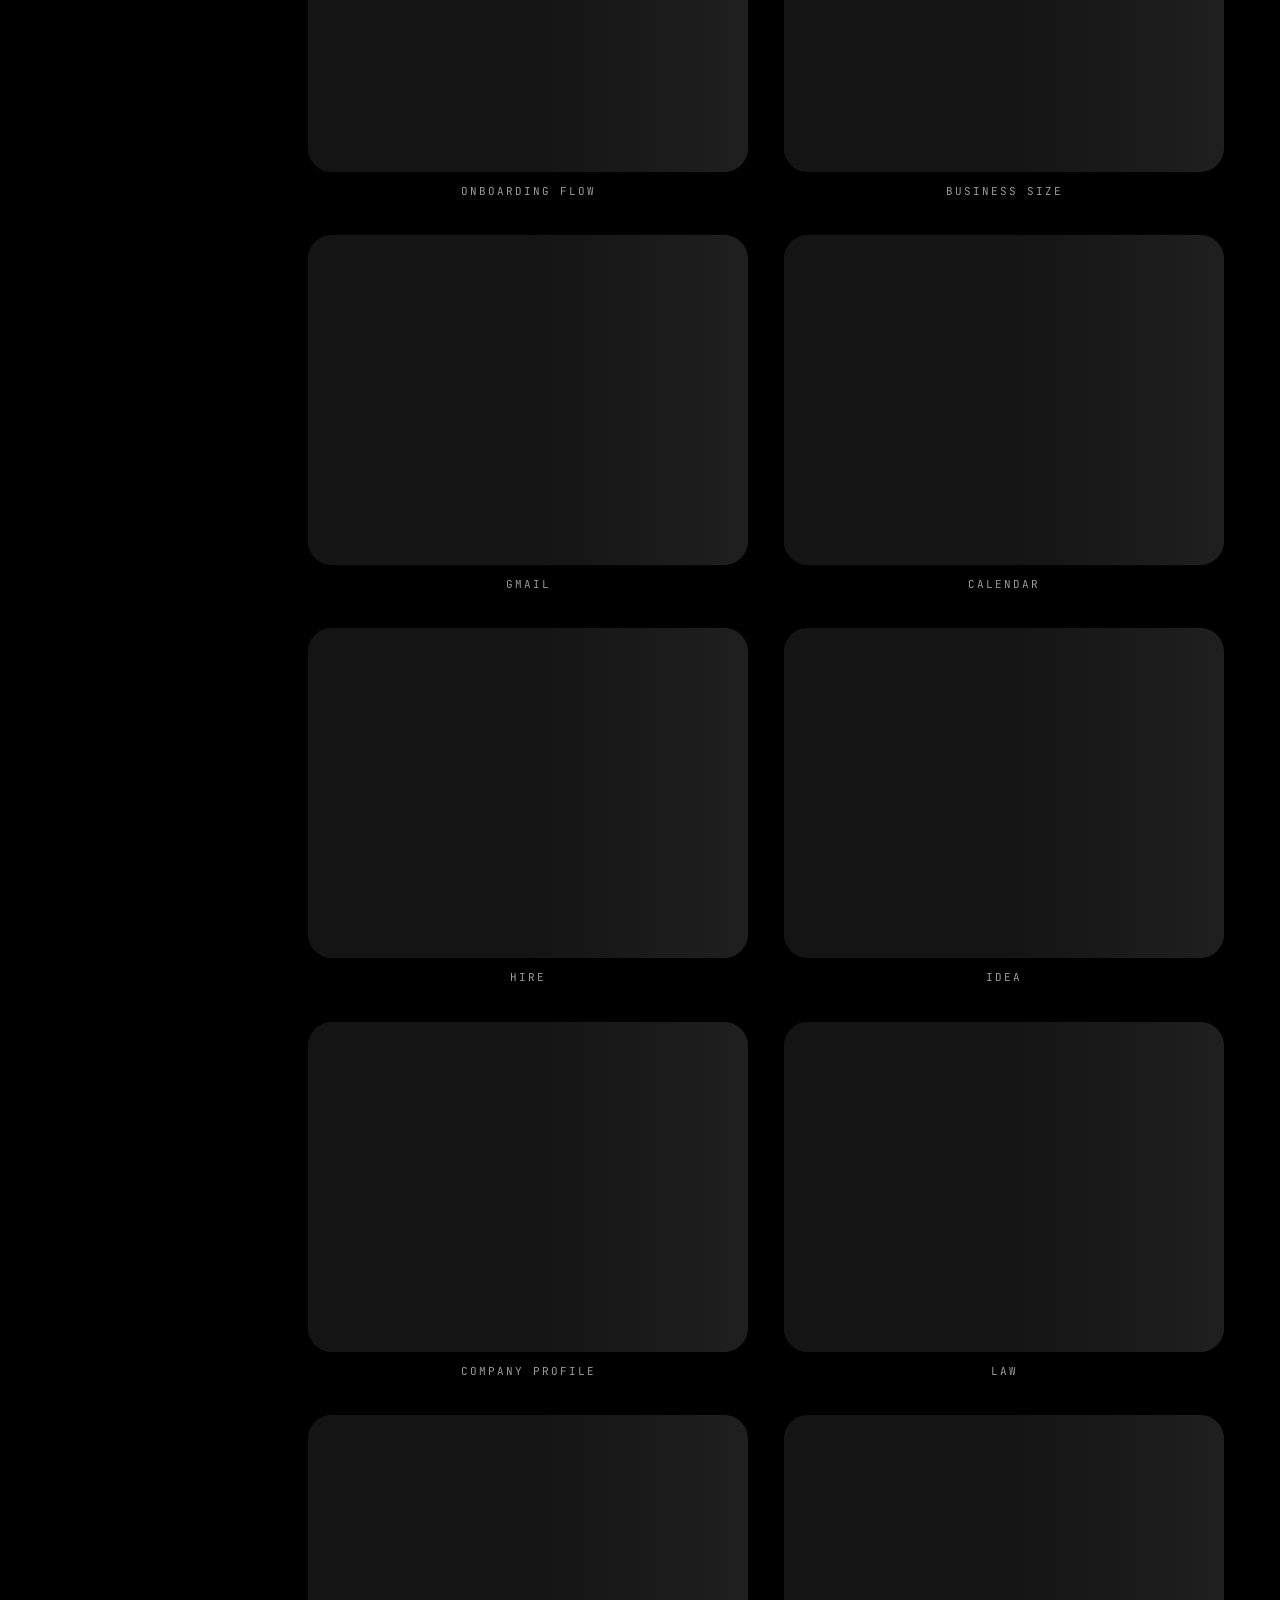
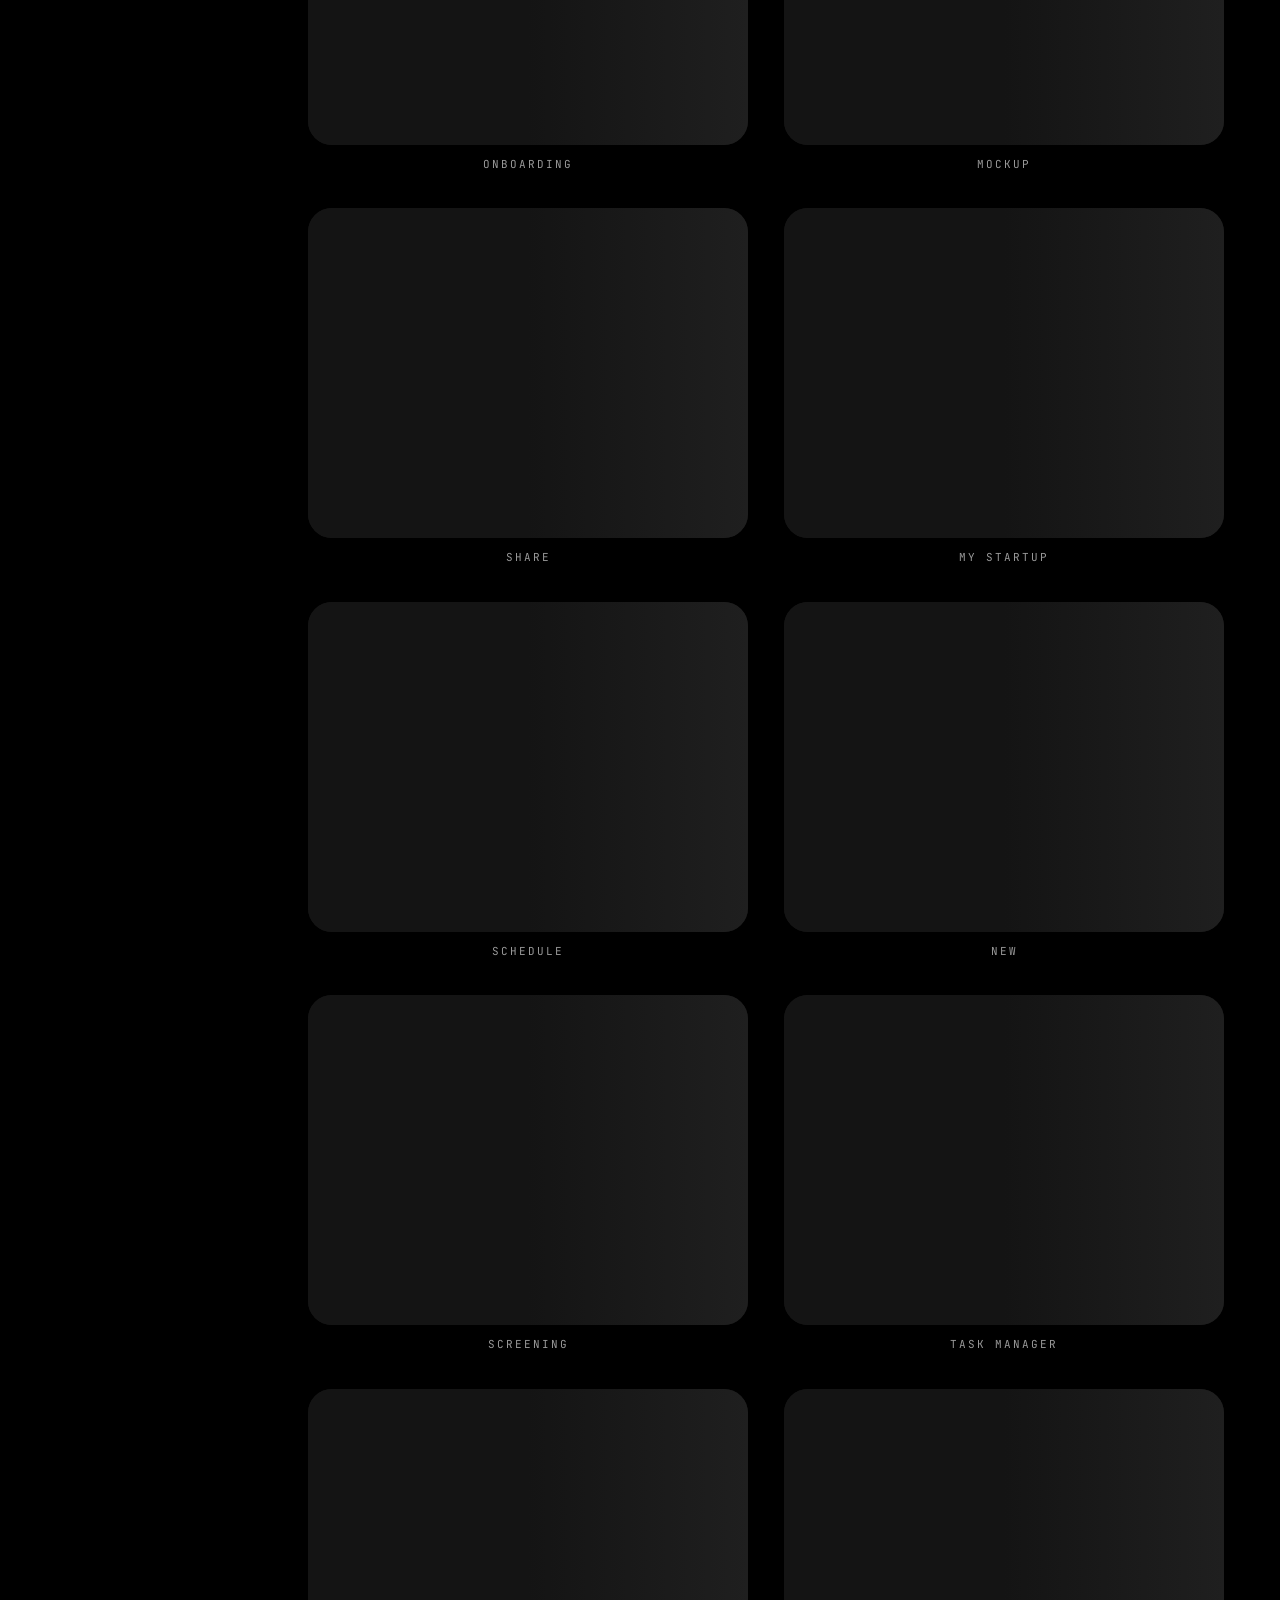
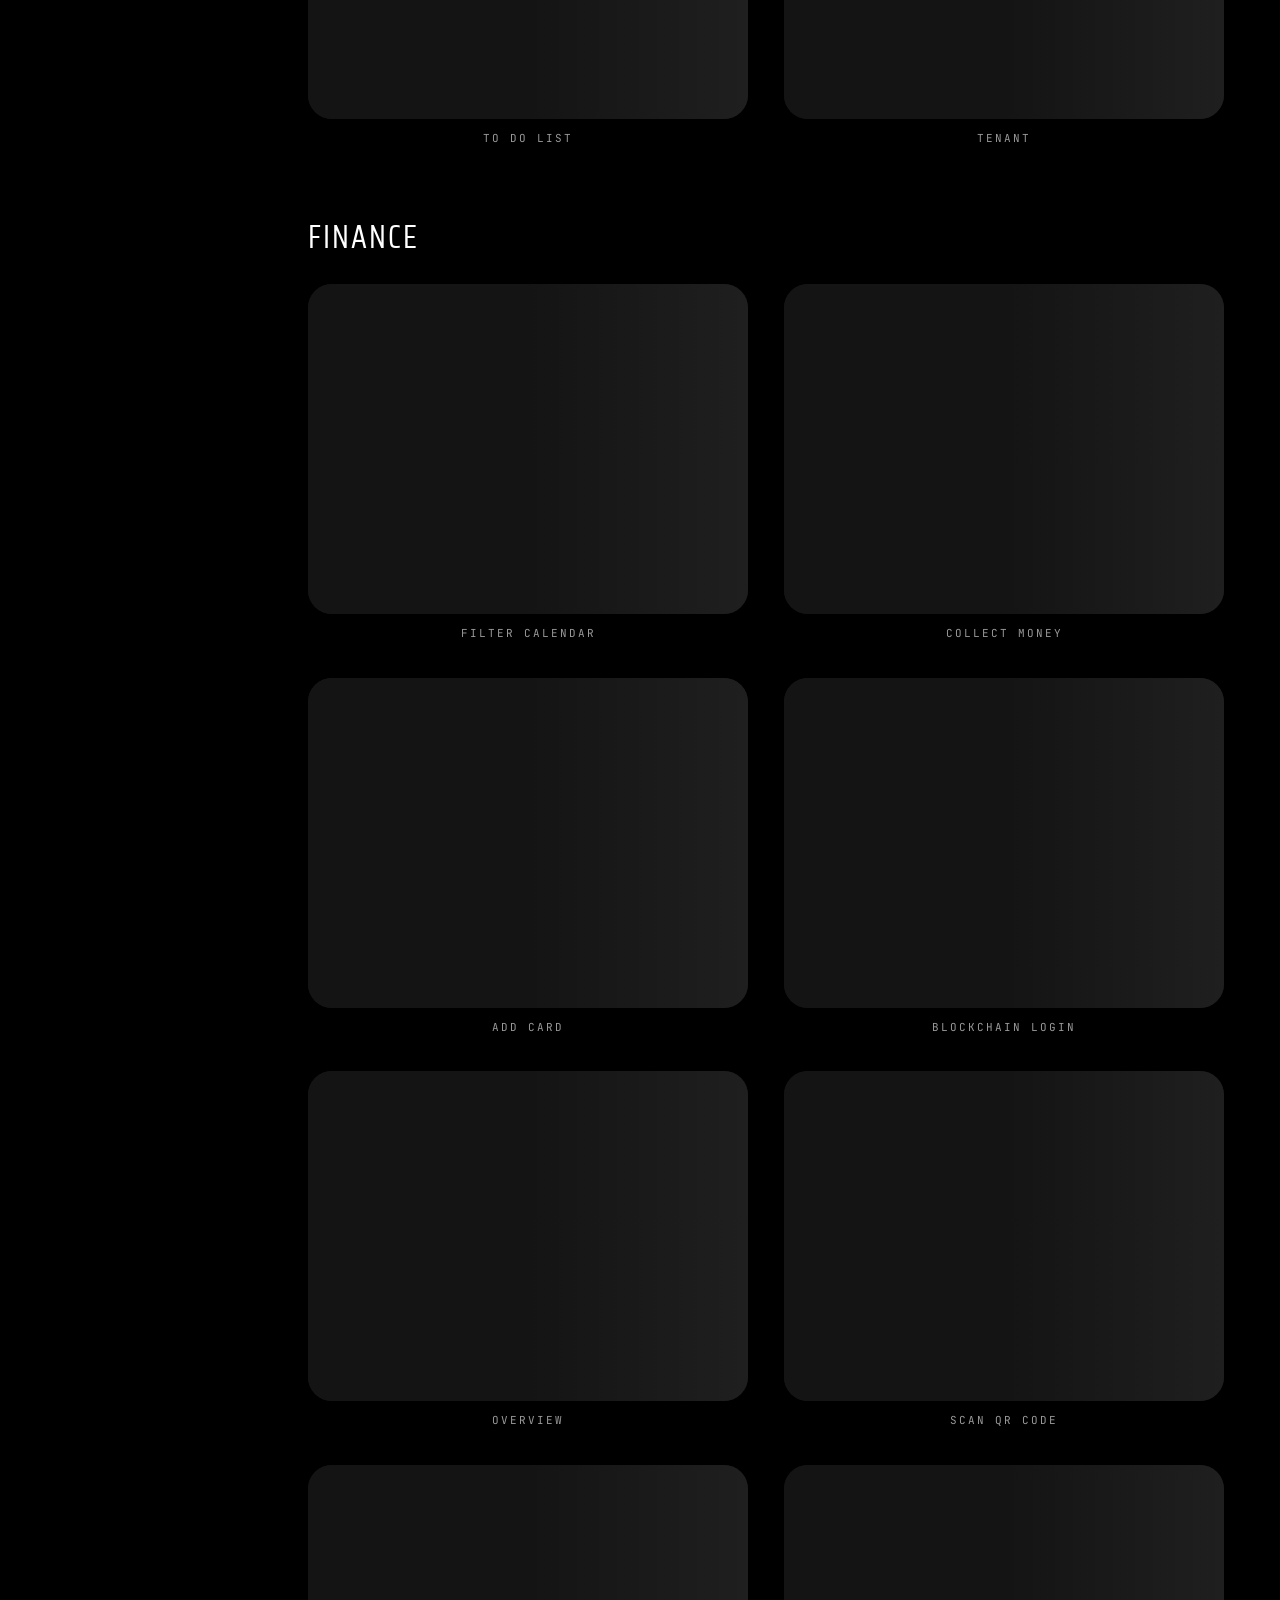
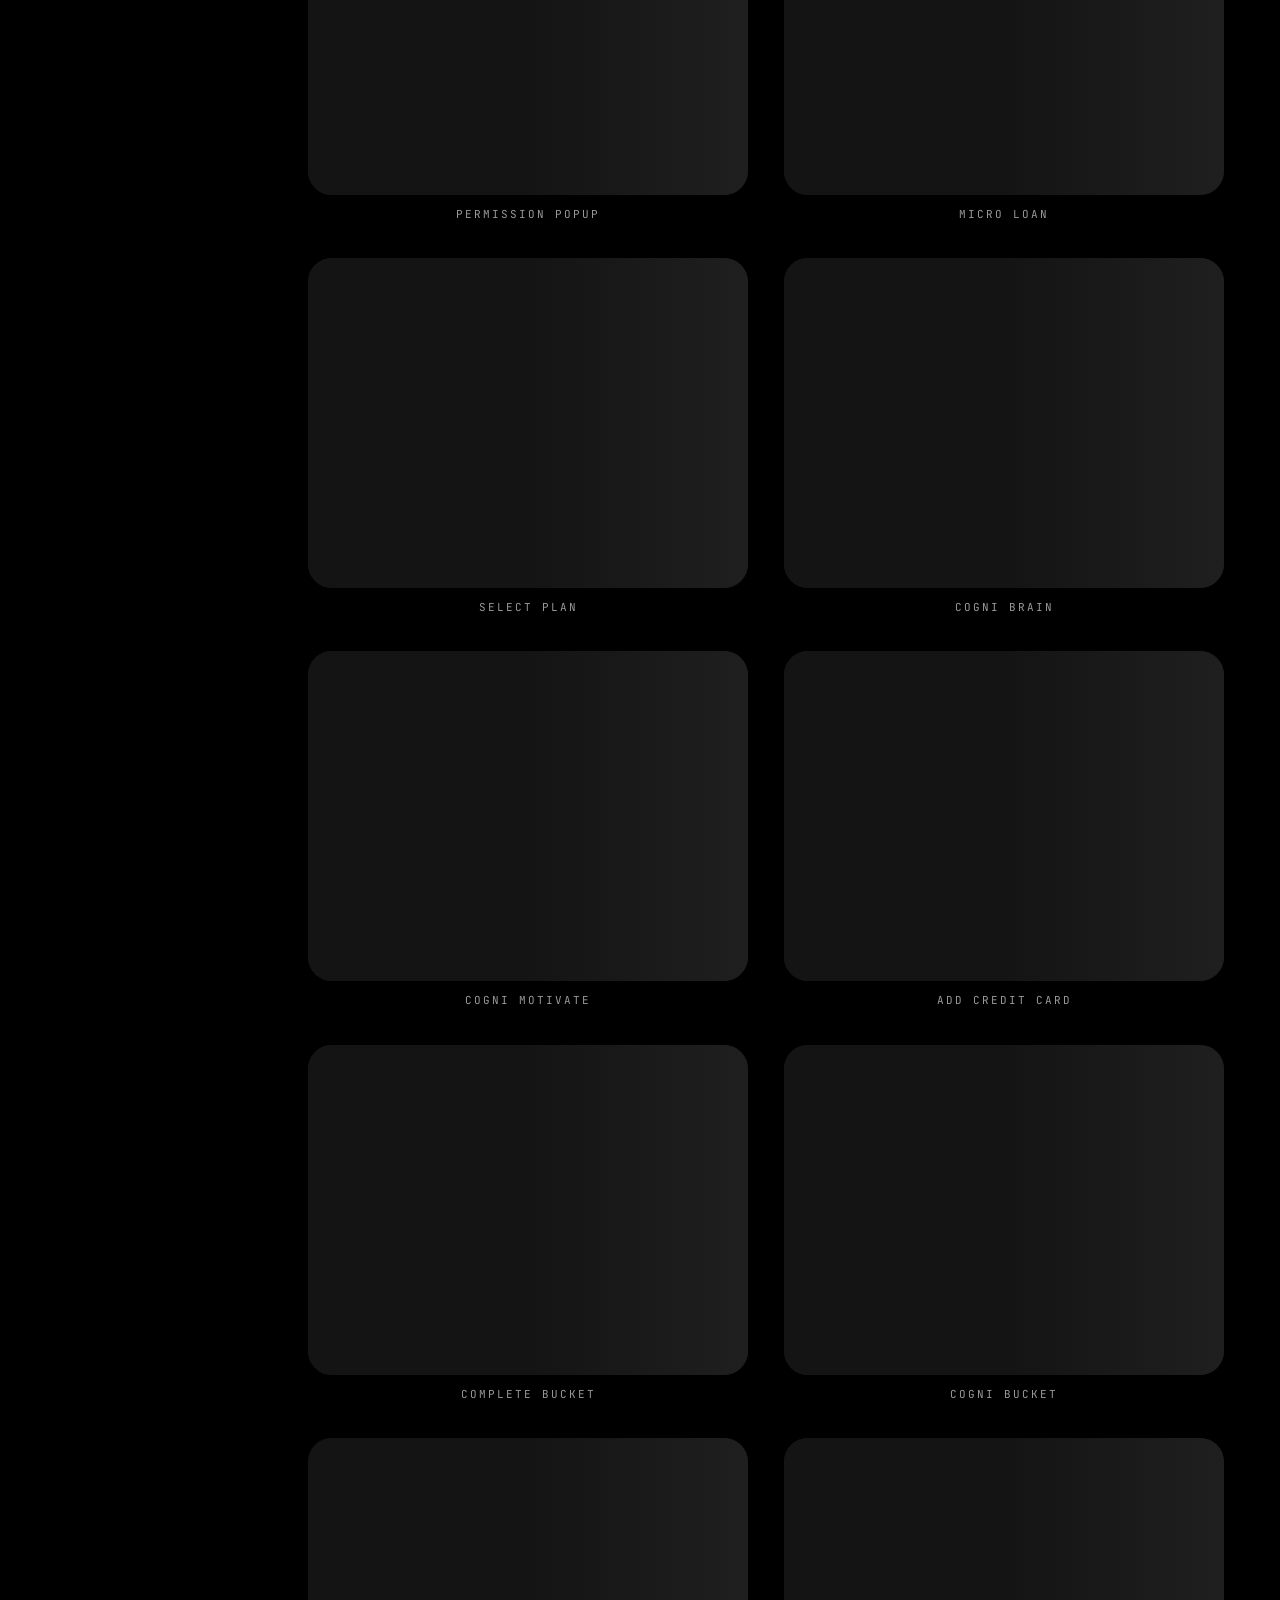
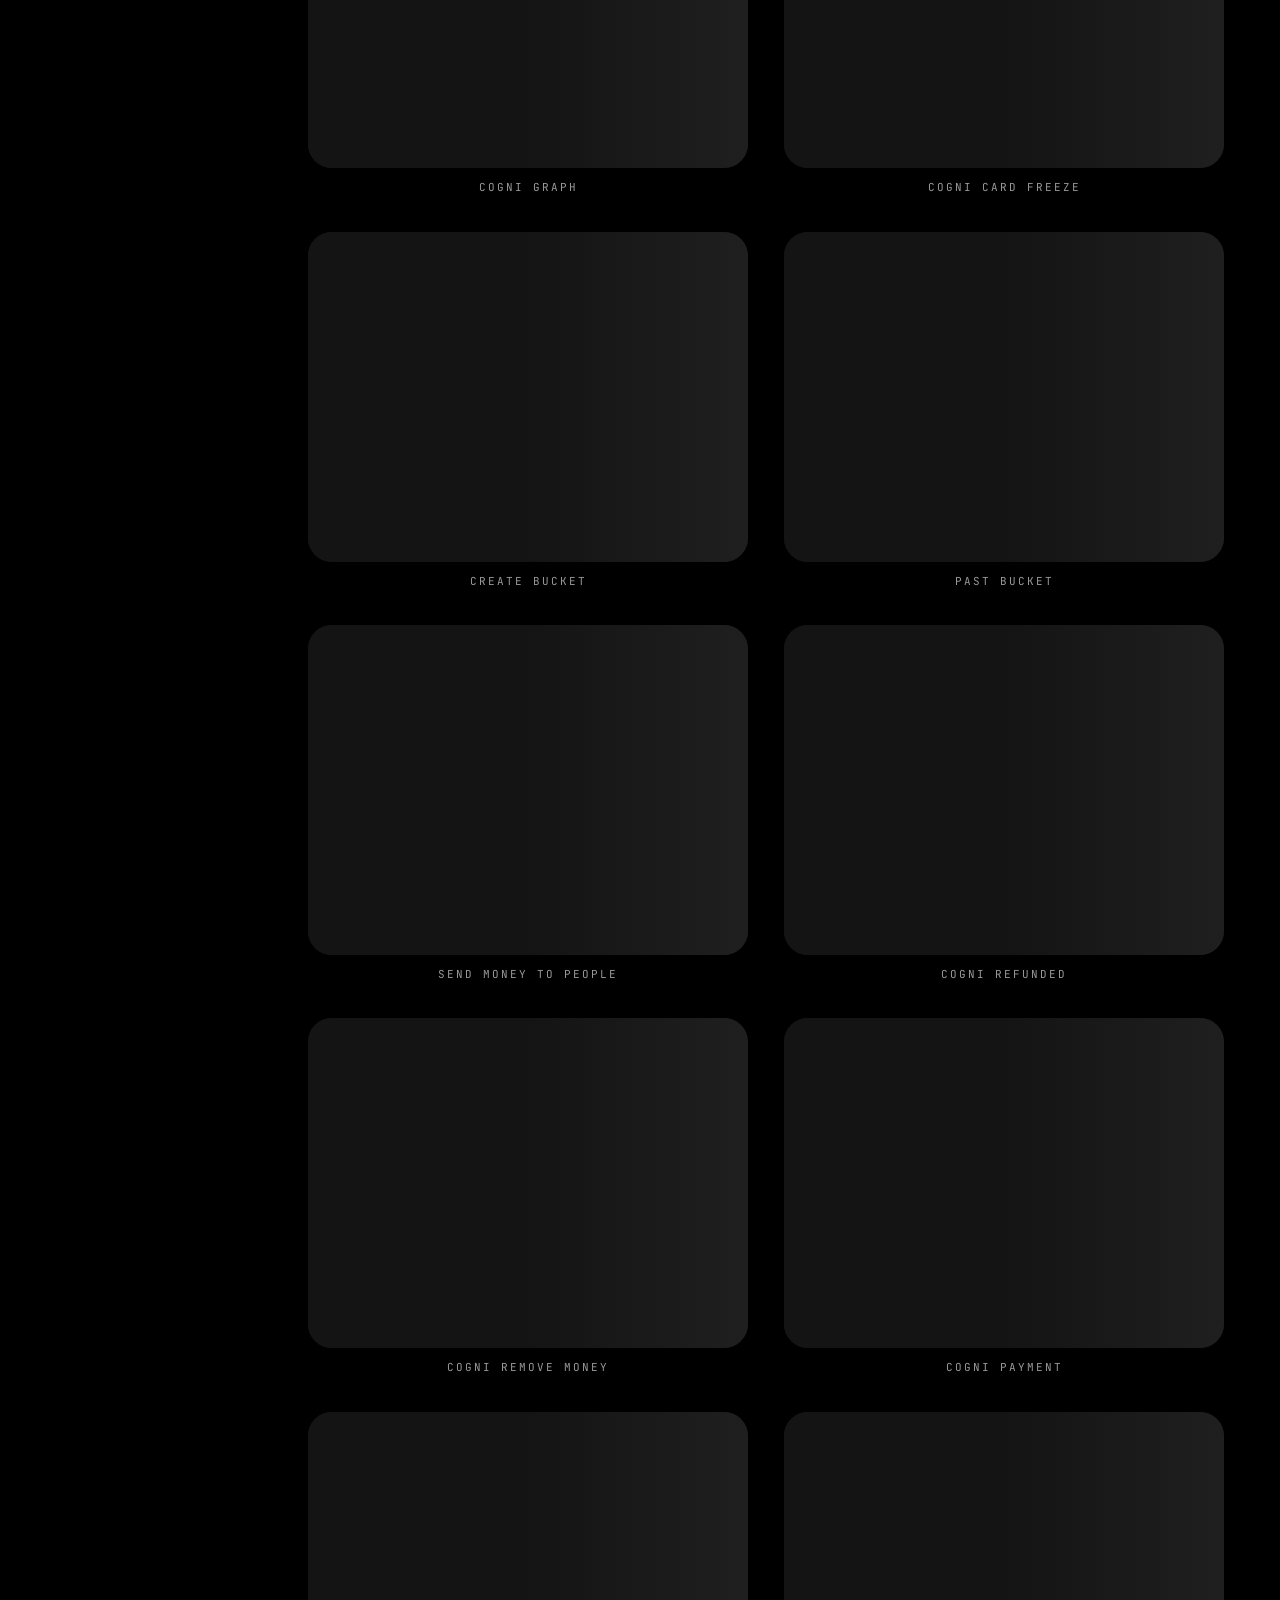
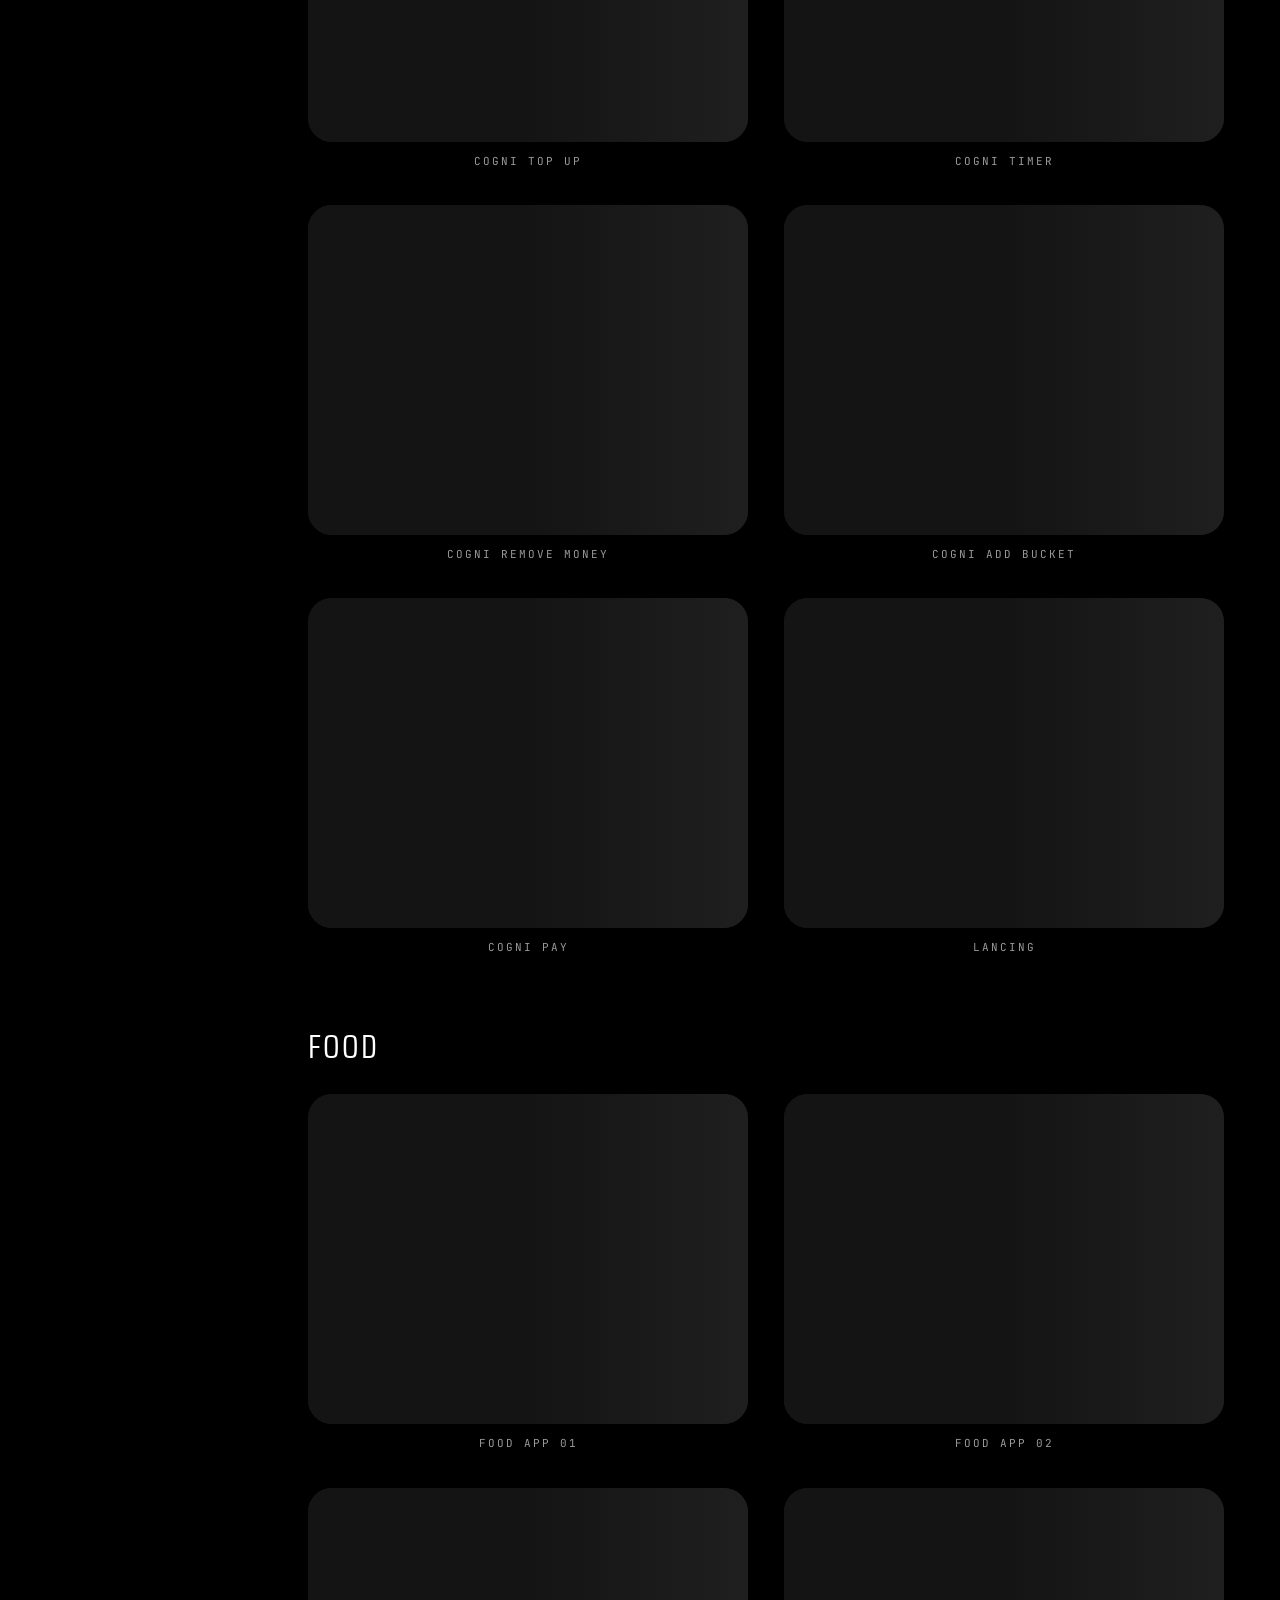
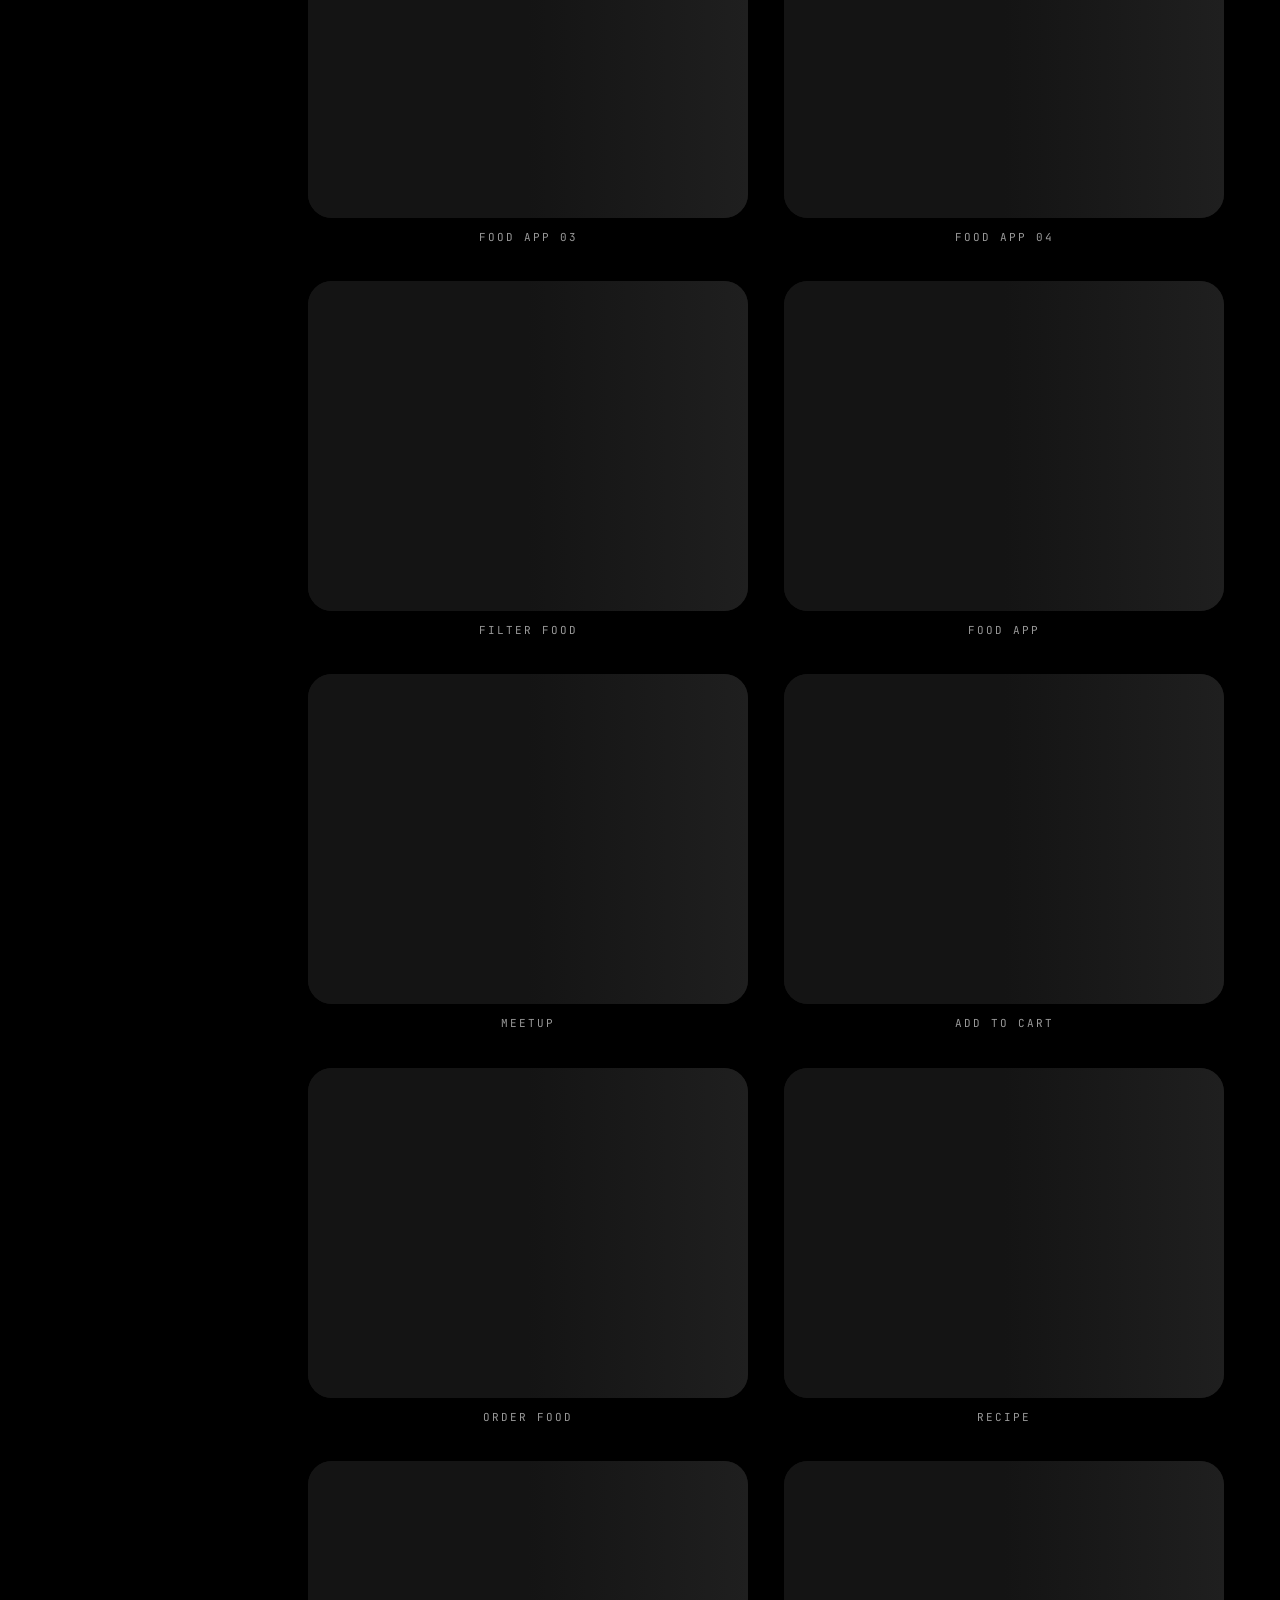
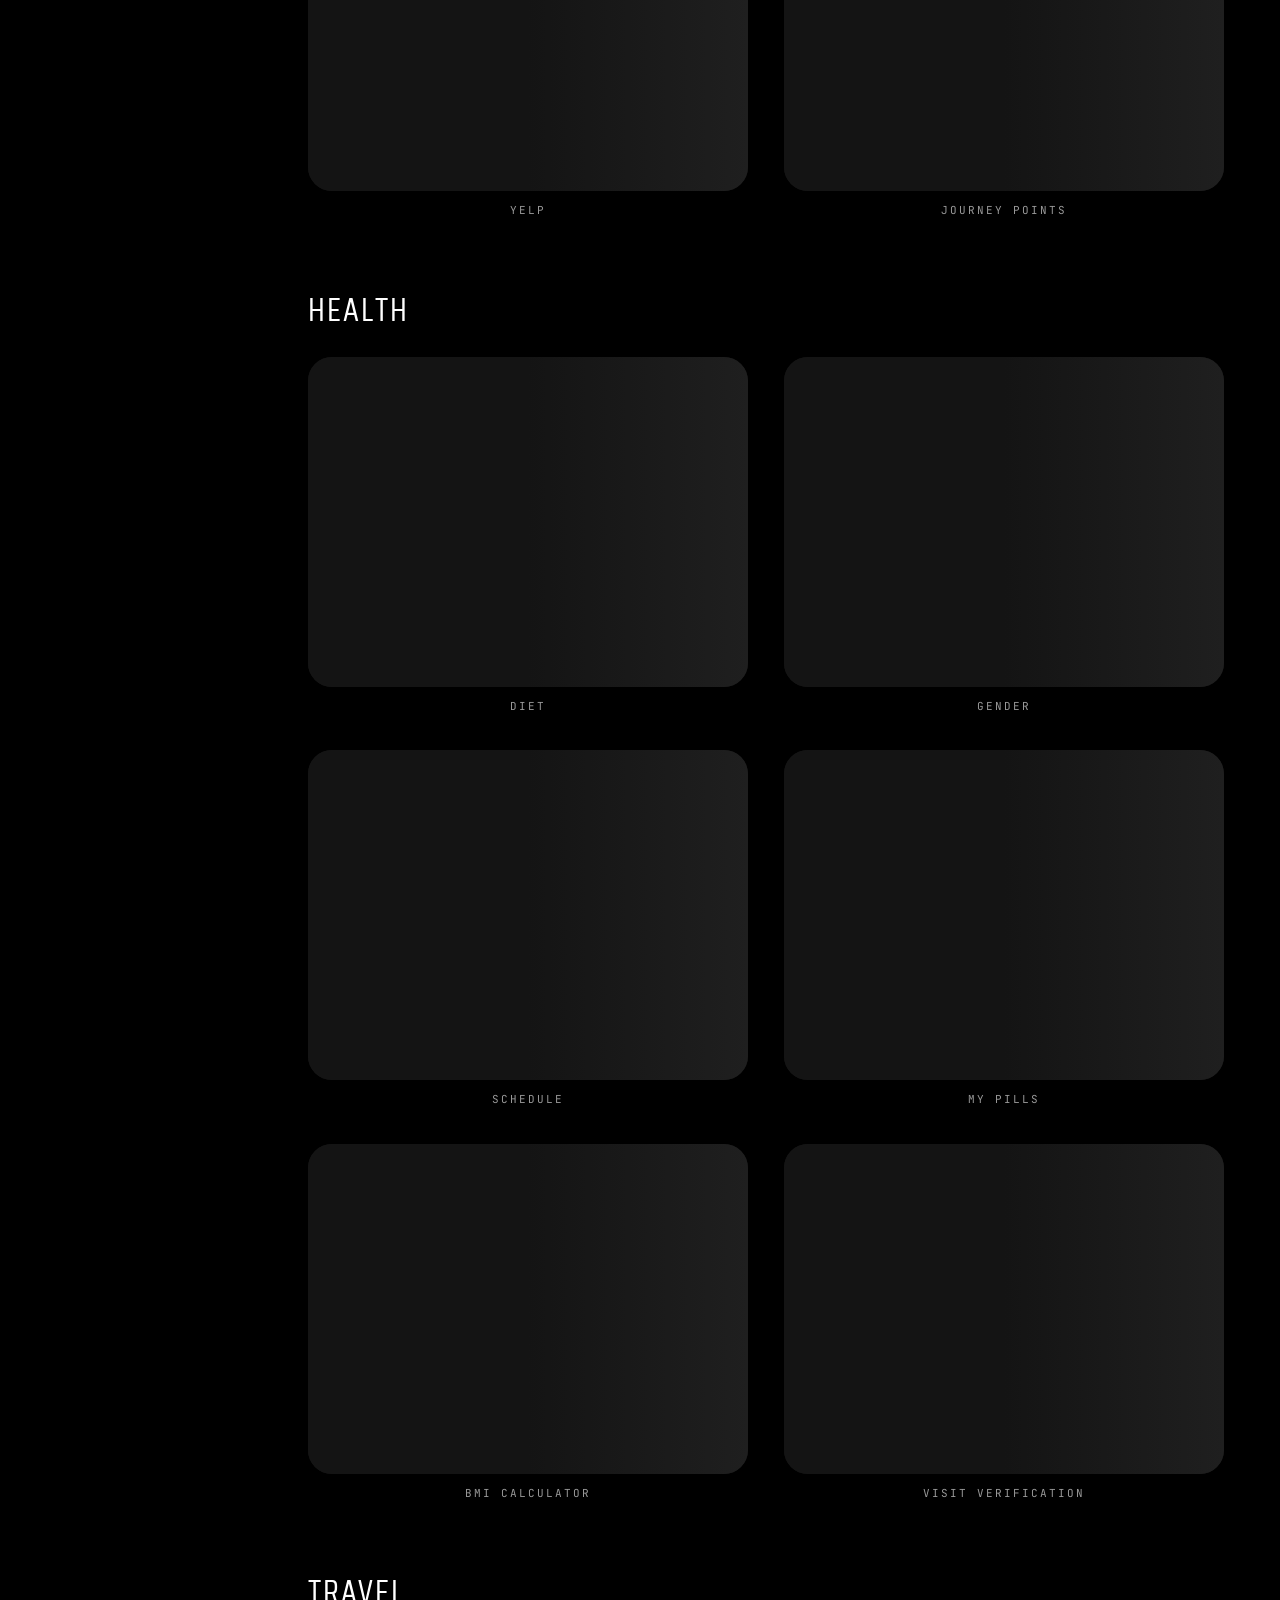
==== commit 63e3470e: "Css include" ====
--- a/index.html
+++ b/index.html
@@ -94,6 +94,7 @@
   ]
   </script>
 
+  <link rel="stylesheet" href="style.css">
   <link rel="preconnect" href="https://fonts.googleapis.com">
   <link rel="preconnect" href="https://fonts.gstatic.com" crossorigin>
   <link rel="preload" as="style" href="https://fonts.googleapis.com/css2?family=JetBrains+Mono:wght@400&family=Saira+Condensed:wght@400&display=swap">
--- a/style.css
+++ b/style.css
@@ -0,0 +1,684 @@
+*, *::before, *::after {
+  box-sizing: border-box;
+  margin: 0;
+  padding: 0;
+}
+
+:root {
+  --canvas:       #000000;
+  --surface-soft: #0d0d0d;
+  --surface-card: #141414;
+  --surface-elev: #1f1f1f;
+  --hairline:     #262626;
+  --hairline-str: #3a3a3a;
+  --on-dark:      #ffffff;
+  --body:         #cccccc;
+  --body-strong:  #e6e6e6;
+  --muted:        #999999;
+  --muted-soft:   #666666;
+  --link:         #c3d9f3;
+  --success:      #5fa657;
+
+  /* Bugatti Display substitute → display headlines, wordmark */
+  --font-display: 'Saira Condensed', -apple-system, BlinkMacSystemFont, 'Segoe UI', sans-serif;
+  /* Bugatti Monospace substitute → buttons, nav, captions, labels, body */
+  --font-mono:    'JetBrains Mono', ui-monospace, 'SF Mono', 'Cascadia Mono', monospace;
+
+  --sidebar-width: 252px;
+}
+
+html {
+  scroll-behavior: smooth;
+}
+
+body {
+  background: var(--canvas);
+  color: var(--on-dark);
+  font-family: var(--font-mono);
+  overflow-x: hidden;
+}
+
+body.no-scroll {
+  overflow: hidden;
+  overscroll-behavior: none;
+}
+
+/* ── SKIP LINK ── */
+
+.skip-link {
+  position: absolute;
+  top: -100%;
+  left: 16px;
+  background: var(--on-dark);
+  color: var(--canvas);
+  padding: 8px 20px;
+  font-family: var(--font-mono);
+  font-size: 0.68rem;
+  letter-spacing: 0.18em;
+  text-transform: uppercase;
+  text-decoration: none;
+  z-index: 9999;
+  transition: top 0.2s;
+}
+
+.skip-link:focus {
+  top: 0;
+}
+
+/* ── SIDEBAR ── */
+
+.sidebar {
+  position: fixed;
+  top: 0;
+  left: 0;
+  width: var(--sidebar-width);
+  height: 100vh;
+  background: var(--surface-soft);
+  border-right: 1px solid var(--hairline);
+  display: flex;
+  flex-direction: column;
+  overflow-y: auto;
+  overflow-x: hidden;
+  z-index: 200;
+  will-change: transform;
+}
+
+.sidebar::-webkit-scrollbar       { width: 2px; }
+.sidebar::-webkit-scrollbar-track { background: transparent; }
+.sidebar::-webkit-scrollbar-thumb { background: var(--hairline-str); }
+
+.sidebar-header {
+  display: flex;
+  align-items: center;
+  justify-content: space-between;
+  padding: 28px 20px 22px;
+  border-bottom: 1px solid var(--hairline);
+  flex-shrink: 0;
+}
+
+.sidebar-logo {
+  display: flex;
+  align-items: center;
+  gap: 10px;
+  background: transparent;
+  border: none;
+  padding: 0;
+  cursor: pointer;
+  text-align: left;
+  transition: transform 0.4s cubic-bezier(0.34, 1.56, 0.64, 1);
+}
+
+.sidebar-logo:hover {
+  transform: scale(1.07);
+}
+
+#logoMorphPath {
+  transition: opacity 0.2s ease;
+}
+
+.logo-icon {
+  width: 22px;
+  height: 22px;
+  flex-shrink: 0;
+}
+
+.logo-text {
+  display: flex;
+  flex-direction: column;
+  gap: 3px;
+}
+
+.logo-name {
+  font-family: var(--font-display);
+  font-size: 0.72rem;
+  letter-spacing: 0.16em;
+  text-transform: uppercase;
+  color: var(--on-dark);
+}
+
+.logo-sub {
+  font-family: var(--font-mono);
+  font-size: 0.58rem;
+  letter-spacing: 0.14em;
+  text-transform: uppercase;
+  color: var(--muted);
+}
+
+.sidebar-close {
+  display: none;
+  width: 32px;
+  height: 32px;
+  flex-shrink: 0;
+  background: transparent;
+  border: 1px solid var(--hairline-str);
+  border-radius: 50%;
+  color: var(--muted);
+  cursor: pointer;
+  align-items: center;
+  justify-content: center;
+  transition: border-color 0.15s, color 0.15s;
+}
+
+.sidebar-close:hover {
+  border-color: var(--on-dark);
+  color: var(--on-dark);
+}
+
+/* ── SIDEBAR NAV ── */
+
+.sidebar-nav {
+  padding: 10px 0 16px;
+  flex: 1;
+}
+
+.nav-item {
+  display: flex;
+  align-items: center;
+  gap: 10px;
+  padding: 8px 12px;
+  margin: 1px 10px;
+  border-radius: 100px;
+  border: 1px solid transparent;
+  text-decoration: none;
+  color: var(--muted);
+  font-family: var(--font-mono);
+  font-size: 13px;
+  letter-spacing: 1.5px;
+  text-transform: uppercase;
+  transition: color 0.15s, background 0.15s, border-color 0.15s;
+}
+
+.nav-item:hover {
+  color: var(--body-strong);
+  background: rgba(255, 255, 255, 0.04);
+}
+
+.nav-item.active {
+  color: var(--on-dark);
+  background: rgba(255, 255, 255, 0.06);
+  border-color: var(--hairline-str);
+}
+
+.cat-icon {
+  display: flex;
+  align-items: center;
+  justify-content: center;
+  flex-shrink: 0;
+}
+
+.cat-icon svg { display: block; }
+
+/* ── NAV ICON ANIMATIONS ── */
+
+@keyframes icon-spin      { 0%{transform:rotate(0)scale(1)}50%{transform:rotate(200deg)scale(1.2)}100%{transform:rotate(360deg)scale(1)} }
+@keyframes icon-heartbeat { 0%{transform:scale(1)}15%{transform:scale(1.35)}30%{transform:scale(1)}50%{transform:scale(1.25)}65%{transform:scale(1)} }
+@keyframes icon-flip      { 0%{transform:perspective(200px)rotateY(0)}50%{transform:perspective(200px)rotateY(90deg)scale(.85)}100%{transform:perspective(200px)rotateY(360deg)} }
+@keyframes icon-bounce    { 0%,100%{transform:translateY(0)}25%{transform:translateY(-6px)}50%{transform:translateY(-2px)}75%{transform:translateY(-5px)} }
+@keyframes icon-swing     { 0%,100%{transform:rotate(0);transform-origin:top center}25%{transform:rotate(18deg);transform-origin:top center}75%{transform:rotate(-18deg);transform-origin:top center} }
+@keyframes icon-shake     { 0%,100%{transform:translateX(0)rotate(0)}20%{transform:translateX(-3px)rotate(-6deg)}40%{transform:translateX(3px)rotate(6deg)}60%{transform:translateX(-2px)rotate(-4deg)}80%{transform:translateX(2px)rotate(4deg)} }
+@keyframes icon-glitch    { 0%,100%{transform:translate(0)}20%{transform:translate(-2px,1px)skewX(-4deg)}40%{transform:translate(2px,-1px)skewX(4deg)}60%{transform:translate(-1px,2px)}80%{transform:translate(1px,-2px)skewX(-2deg)} }
+@keyframes icon-jiggle    { 0%,100%{transform:rotate(0)}20%{transform:rotate(-14deg)}50%{transform:rotate(14deg)}80%{transform:rotate(-8deg)} }
+@keyframes icon-pop       { 0%{transform:scale(1)rotate(0)}30%{transform:scale(1.4)rotate(-8deg)}60%{transform:scale(.85)rotate(6deg)}100%{transform:scale(1)rotate(0)} }
+@keyframes icon-tighten   { 0%,100%{transform:rotate(0)}25%{transform:rotate(-25deg)}75%{transform:rotate(25deg)} }
+
+.nav-item:hover .cat-icon[data-cat="featured"]     svg { animation: icon-spin      0.6s ease; }
+.nav-item:hover .cat-icon[data-cat="business"]     svg { animation: icon-shake     0.5s ease; }
+.nav-item:hover .cat-icon[data-cat="finance"]      svg { animation: icon-flip      0.6s ease; }
+.nav-item:hover .cat-icon[data-cat="food"]         svg { animation: icon-swing     0.5s ease; }
+.nav-item:hover .cat-icon[data-cat="health"]       svg { animation: icon-heartbeat 0.7s ease; }
+.nav-item:hover .cat-icon[data-cat="travel"]       svg { animation: icon-bounce    0.5s ease; }
+.nav-item:hover .cat-icon[data-cat="media"]        svg { animation: icon-glitch    0.4s ease; }
+.nav-item:hover .cat-icon[data-cat="shopping"]     svg { animation: icon-jiggle    0.5s ease; }
+.nav-item:hover .cat-icon[data-cat="social"]       svg { animation: icon-pop       0.5s ease; }
+.nav-item:hover .cat-icon[data-cat="productivity"] svg { animation: icon-tighten   0.5s ease; }
+
+/* ── SIDEBAR FOOTER ── */
+
+.sidebar-footer {
+  padding: 18px 20px 28px;
+  border-top: 1px solid var(--hairline);
+  flex-shrink: 0;
+}
+
+.sidebar-footer p {
+  font-size: 0.78rem;
+  color: var(--muted-soft);
+  line-height: 1.7;
+  margin-bottom: 8px;
+}
+
+.sidebar-footer p:last-child {
+  margin-bottom: 0;
+  font-family: var(--font-mono);
+  font-size: 0.6rem;
+  letter-spacing: 0.1em;
+  text-transform: uppercase;
+}
+
+.sidebar-footer a {
+  color: var(--link);
+  text-decoration: underline;
+  text-underline-offset: 2px;
+}
+
+.sidebar-footer a:hover {
+  color: var(--on-dark);
+}
+
+/* ── MOBILE TRIGGER ── */
+
+.mob-trigger {
+  display: none;
+  position: fixed;
+  top: 20px;
+  left: 20px;
+  z-index: 300;
+  width: 40px;
+  height: 40px;
+  background: rgba(13, 13, 13, 0.92);
+  -webkit-backdrop-filter: blur(8px);
+  backdrop-filter: blur(8px);
+  border: 1px solid var(--hairline-str);
+  border-radius: 50%;
+  color: white;
+  cursor: pointer;
+  align-items: center;
+  justify-content: center;
+  transition: border-color 0.15s, opacity 0.2s;
+}
+
+.mob-trigger:hover {
+  border-color: var(--on-dark);
+}
+
+body.sidebar-open .mob-trigger {
+  opacity: 0;
+  pointer-events: none;
+}
+
+/* ── SIDEBAR OVERLAY ── */
+
+.sidebar-overlay {
+  display: none;
+  position: fixed;
+  inset: 0;
+  background: rgba(0, 0, 0, 0.75);
+  -webkit-backdrop-filter: blur(4px);
+  backdrop-filter: blur(4px);
+  z-index: 150;
+  opacity: 0;
+  pointer-events: none;
+  transition: opacity 0.3s;
+}
+
+/* ── MAIN ── */
+
+.main {
+  margin-left: var(--sidebar-width);
+  min-height: 100vh;
+  padding: 72px 56px 120px;
+}
+
+.page-header,
+.category-section {
+  max-width: 1100px;
+}
+
+/* ── PAGE HEADER ── */
+
+.page-header {
+  display: flex;
+  align-items: stretch;
+  justify-content: space-between;
+  gap: 48px;
+  margin-bottom: 64px;
+  border-bottom: 1px solid var(--hairline);
+  padding-bottom: 64px;
+}
+
+.header-content {
+  flex: 1;
+  min-width: 0;
+  max-width: 560px;
+}
+
+.header-meta {
+  flex-shrink: 0;
+  align-self: stretch;
+  display: flex;
+  flex-direction: column;
+  align-items: flex-end;
+  justify-content: space-between;
+}
+
+.header-meta-item {
+  display: flex;
+  flex-direction: column;
+  align-items: flex-end;
+  gap: 6px;
+}
+
+.meta-label {
+  font-family: var(--font-mono);
+  font-size: 10px;
+  letter-spacing: 2px;
+  text-transform: uppercase;
+  color: var(--muted);
+}
+
+.meta-value {
+  font-family: var(--font-mono);
+  font-size: 22px;
+  letter-spacing: 1px;
+  color: var(--on-dark);
+  font-variant-numeric: tabular-nums;
+  line-height: 1;
+}
+
+.page-header h1 {
+  font-family: var(--font-display);
+  font-size: 48px;
+  font-weight: 400;
+  letter-spacing: 3px;
+  text-transform: uppercase;
+  line-height: 1.15;
+  color: var(--on-dark);
+}
+
+.page-sub {
+  margin-top: 12px;
+  font-size: 15px;
+  color: var(--body);
+  line-height: 1.75;
+  max-width: 520px;
+}
+
+.header-actions {
+  display: flex;
+  align-items: center;
+  gap: 16px;
+  margin-top: 40px;
+  flex-wrap: wrap;
+}
+
+.email-short { display: none; }
+
+.btn-action {
+  display: inline-flex;
+  align-items: center;
+  padding: 14px 32px;
+  height: 44px;
+  background: transparent;
+  color: var(--on-dark);
+  font-family: var(--font-mono);
+  font-size: 14px;
+  letter-spacing: 2.5px;
+  text-transform: uppercase;
+  text-decoration: none;
+  border: 1px solid var(--on-dark);
+  border-radius: 9999px;
+  cursor: pointer;
+  line-height: 1;
+  white-space: nowrap;
+  transition: background 0.15s;
+}
+
+.btn-action:hover {
+  background: rgba(255, 255, 255, 0.06);
+}
+
+.btn-action--copied {
+  border-color: var(--success);
+  color: var(--success);
+}
+
+/* ── SECTIONS ── */
+
+.category-section {
+  margin-bottom: 72px;
+  scroll-margin-top: 40px;
+}
+
+.section-title {
+  font-family: var(--font-display);
+  font-size: 32px;
+  font-weight: 400;
+  text-transform: uppercase;
+  letter-spacing: 2px;
+  line-height: 1.2;
+  color: var(--on-dark);
+  margin-bottom: 28px;
+}
+
+/* ── CARD GRID ── */
+
+.card-grid {
+  display: grid;
+  grid-template-columns: repeat(2, 1fr);
+  gap: 36px;
+}
+
+.card {
+  cursor: pointer;
+}
+
+.card-thumb {
+  background: var(--surface-card);
+  overflow: hidden;
+  border-radius: 24px;
+  position: relative;
+  aspect-ratio: 4 / 3;
+  transition: opacity 0.2s, transform 0.25s cubic-bezier(0.34, 1.56, 0.64, 1);
+}
+
+.card:hover .card-thumb {
+  opacity: 0.85;
+}
+
+.card--peeking .card-thumb {
+  transform: scale(1.04);
+  opacity: 0.92;
+}
+
+.card-title {
+  margin-top: 12px;
+  font-family: var(--font-mono);
+  font-size: 11px;
+  letter-spacing: 2px;
+  text-transform: uppercase;
+  color: var(--muted);
+  line-height: 1.4;
+  text-align: center;
+}
+
+.card-thumb video {
+  position: relative;
+  z-index: 2;
+  width: 100%;
+  height: 100%;
+  display: block;
+  object-fit: cover;
+  opacity: 0;
+  transition: opacity 0.4s;
+}
+
+.card-thumb.loaded video {
+  opacity: 1;
+}
+
+.card-thumb::before {
+  content: '';
+  position: absolute;
+  inset: 0;
+  background: linear-gradient(
+    90deg,
+    var(--surface-card) 25%,
+    var(--surface-elev) 50%,
+    var(--surface-card) 75%
+  );
+  background-size: 200% 100%;
+  animation: shimmer 1.6s ease-in-out infinite;
+  z-index: 1;
+  transition: opacity 0.4s;
+}
+
+.card-thumb.loaded::before {
+  opacity: 0;
+  pointer-events: none;
+}
+
+@keyframes shimmer {
+  from { background-position: -200% 0; }
+  to   { background-position:  200% 0; }
+}
+
+/* ── LIGHTBOX ── */
+
+#lightbox {
+  position: fixed;
+  inset: 0;
+  z-index: 500;
+  display: flex;
+  align-items: center;
+  justify-content: center;
+  background: rgba(0, 0, 0, 0.88);
+  -webkit-backdrop-filter: blur(20px);
+  backdrop-filter: blur(20px);
+  opacity: 0;
+  pointer-events: none;
+  cursor: pointer;
+  transition: opacity 0.25s;
+  will-change: opacity;
+}
+
+#lightbox.open {
+  opacity: 1;
+  pointer-events: auto;
+}
+
+#lightbox-video {
+  display: block;
+  max-width: min(520px, 90vw);
+  max-height: 88vh;
+  width: auto;
+  height: auto;
+  border-radius: 20px;
+  box-shadow: 0 40px 80px rgba(0, 0, 0, 0.6);
+  transform: scale(0.92);
+  transition: transform 0.3s cubic-bezier(0.34, 1.56, 0.64, 1);
+}
+
+#lightbox.open #lightbox-video {
+  transform: scale(1);
+}
+
+/* ── SCROLL TO TOP ── */
+
+.scroll-top {
+  position: fixed;
+  bottom: 32px;
+  right: 32px;
+  z-index: 400;
+  width: 40px;
+  height: 40px;
+  background: transparent;
+  border: 1px solid var(--on-dark);
+  border-radius: 9999px;
+  color: var(--on-dark);
+  cursor: pointer;
+  display: flex;
+  align-items: center;
+  justify-content: center;
+  opacity: 0;
+  pointer-events: none;
+  transition: opacity 0.2s, background 0.15s;
+}
+
+.scroll-top.visible {
+  opacity: 1;
+  pointer-events: auto;
+}
+
+.scroll-top:hover {
+  background: rgba(255, 255, 255, 0.08);
+}
+
+/* ── RESPONSIVE ── */
+
+@media (max-width: 960px) {
+  .main {
+    padding: 64px 32px 80px;
+  }
+}
+
+@media (max-width: 768px) {
+  .sidebar {
+    transform: translateX(-100%);
+    transition: transform 0.32s cubic-bezier(0.4, 0, 0.2, 1);
+  }
+
+  .sidebar.open {
+    transform: translateX(0);
+    box-shadow: 12px 0 64px rgba(0, 0, 0, 0.8);
+  }
+
+  .sidebar-overlay {
+    display: block;
+  }
+
+  .sidebar-overlay.open {
+    opacity: 1;
+    pointer-events: auto;
+  }
+
+  .sidebar-close { display: flex; }
+  .mob-trigger   { display: flex; }
+
+  .main {
+    margin-left: 0;
+    padding: 72px 20px 80px;
+  }
+
+  .category-section {
+    scroll-margin-top: 88px;
+  }
+
+  .card-grid {
+    grid-template-columns: 1fr;
+  }
+
+  .header-actions {
+    flex-direction: column;
+    align-items: stretch;
+  }
+
+  .header-actions .btn-action {
+    justify-content: center;
+  }
+
+  .header-actions #emailBtn .email-full {
+    display: none;
+  }
+
+  .header-actions #emailBtn .email-short {
+    display: inline;
+  }
+
+  .header-meta {
+    display: grid;
+    grid-template-columns: 1fr auto;
+    gap: 16px;
+    margin-top: 0;
+    margin-bottom: 28px;
+    order: -1;
+  }
+
+  .header-meta-item {
+    align-items: flex-start;
+  }
+
+  .page-header {
+    display: flex;
+    flex-direction: column;
+  }
+}
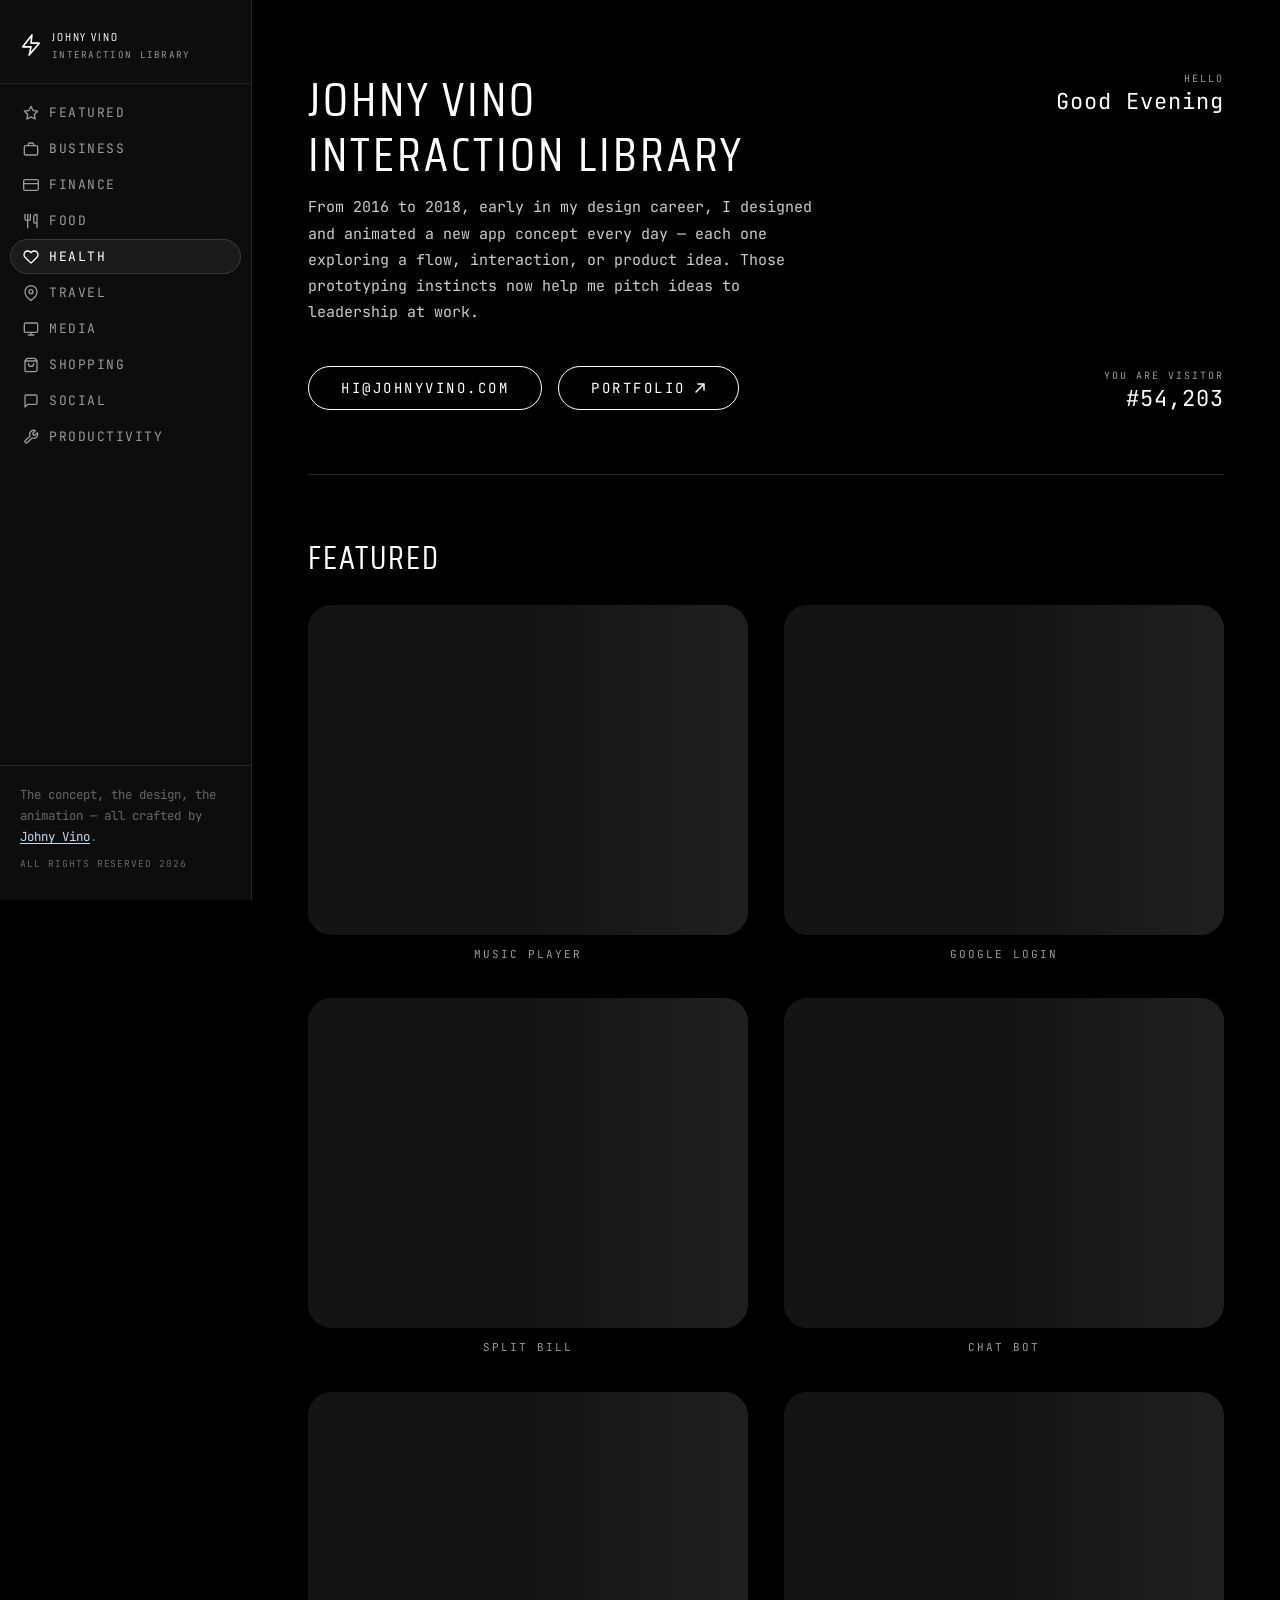
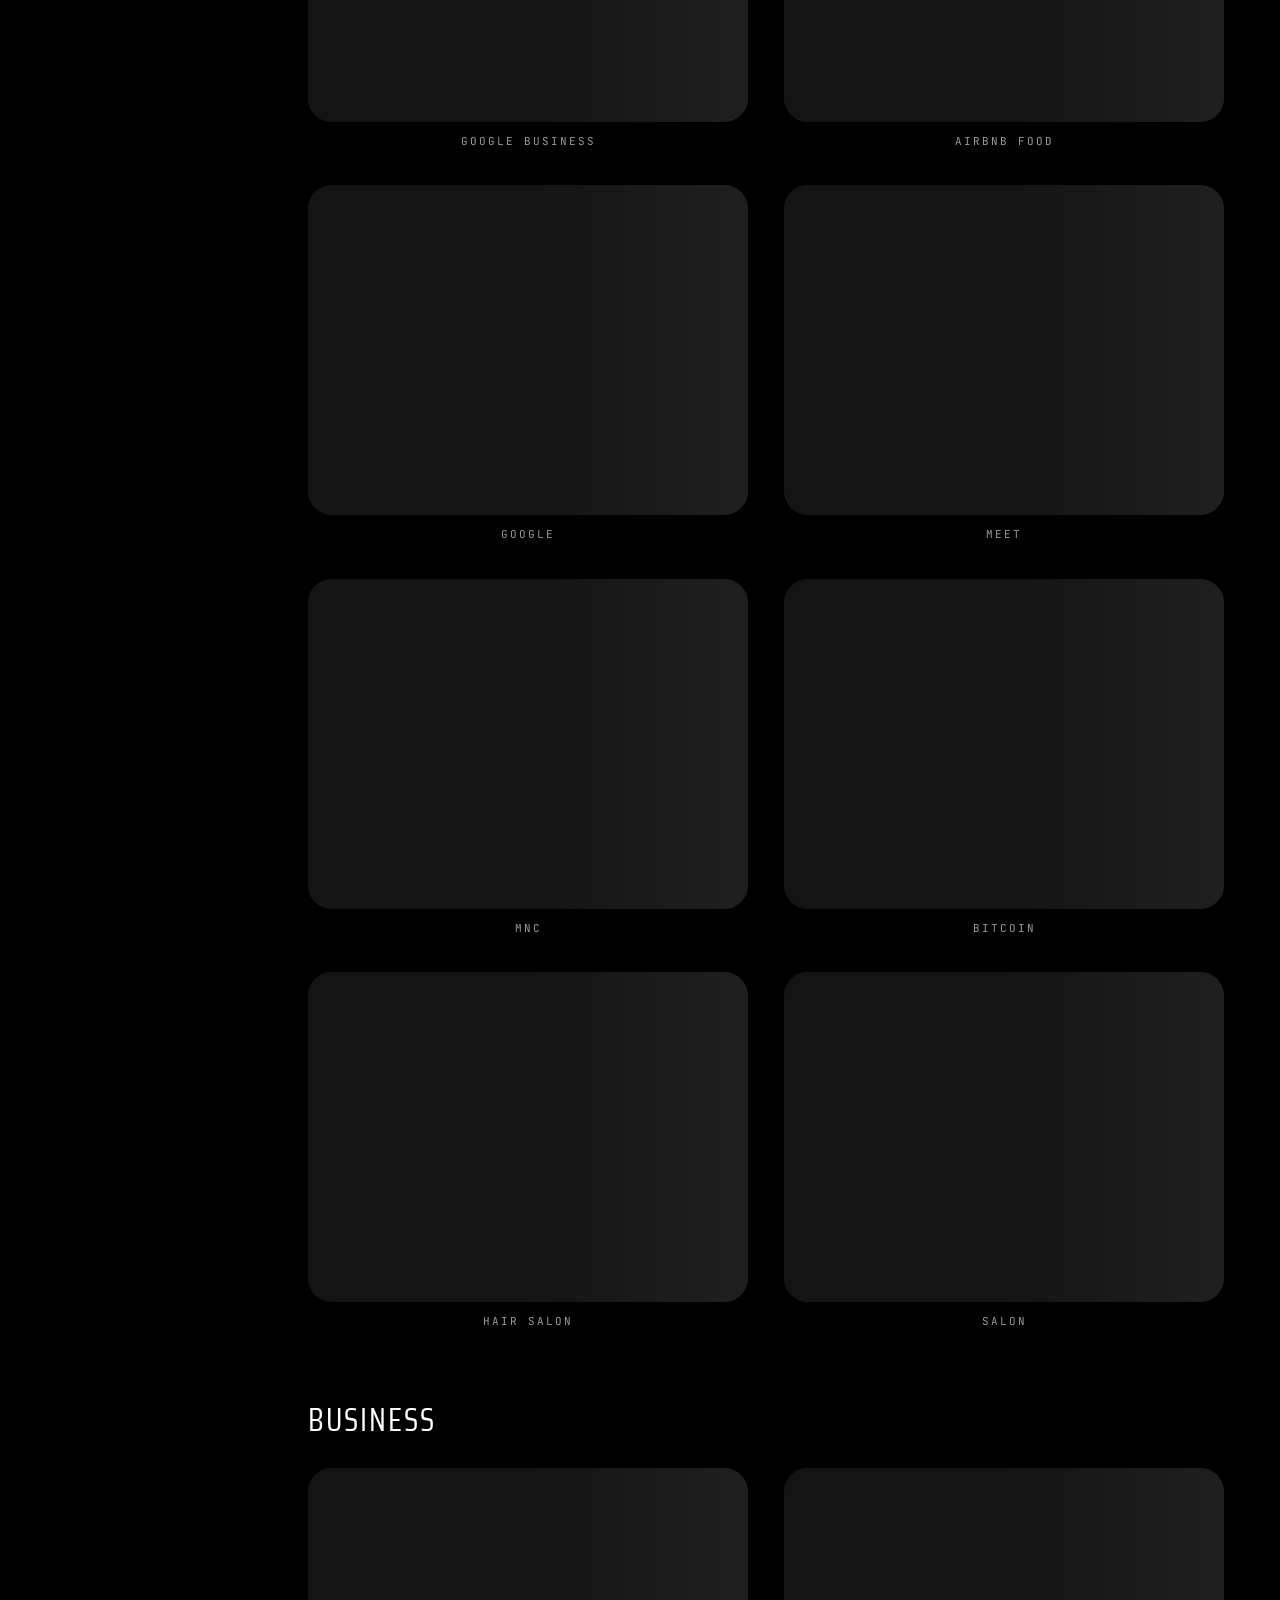
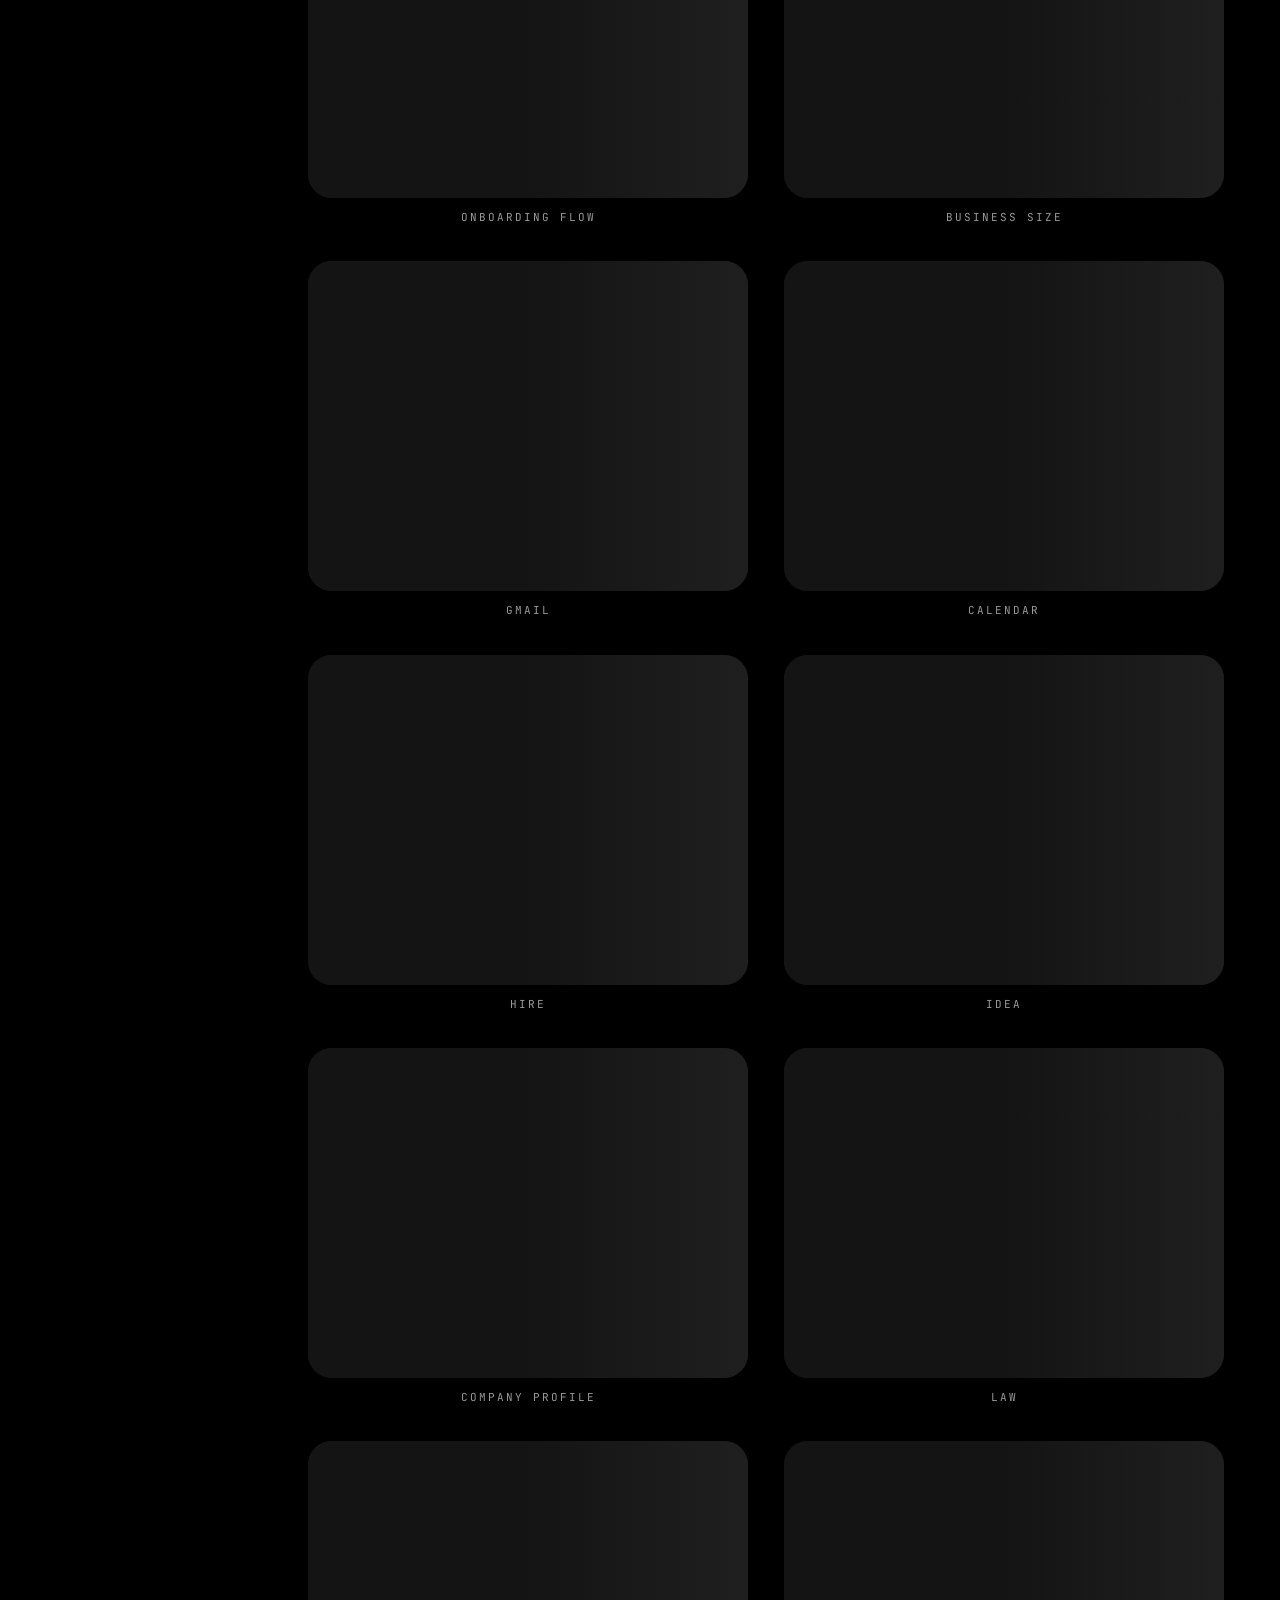
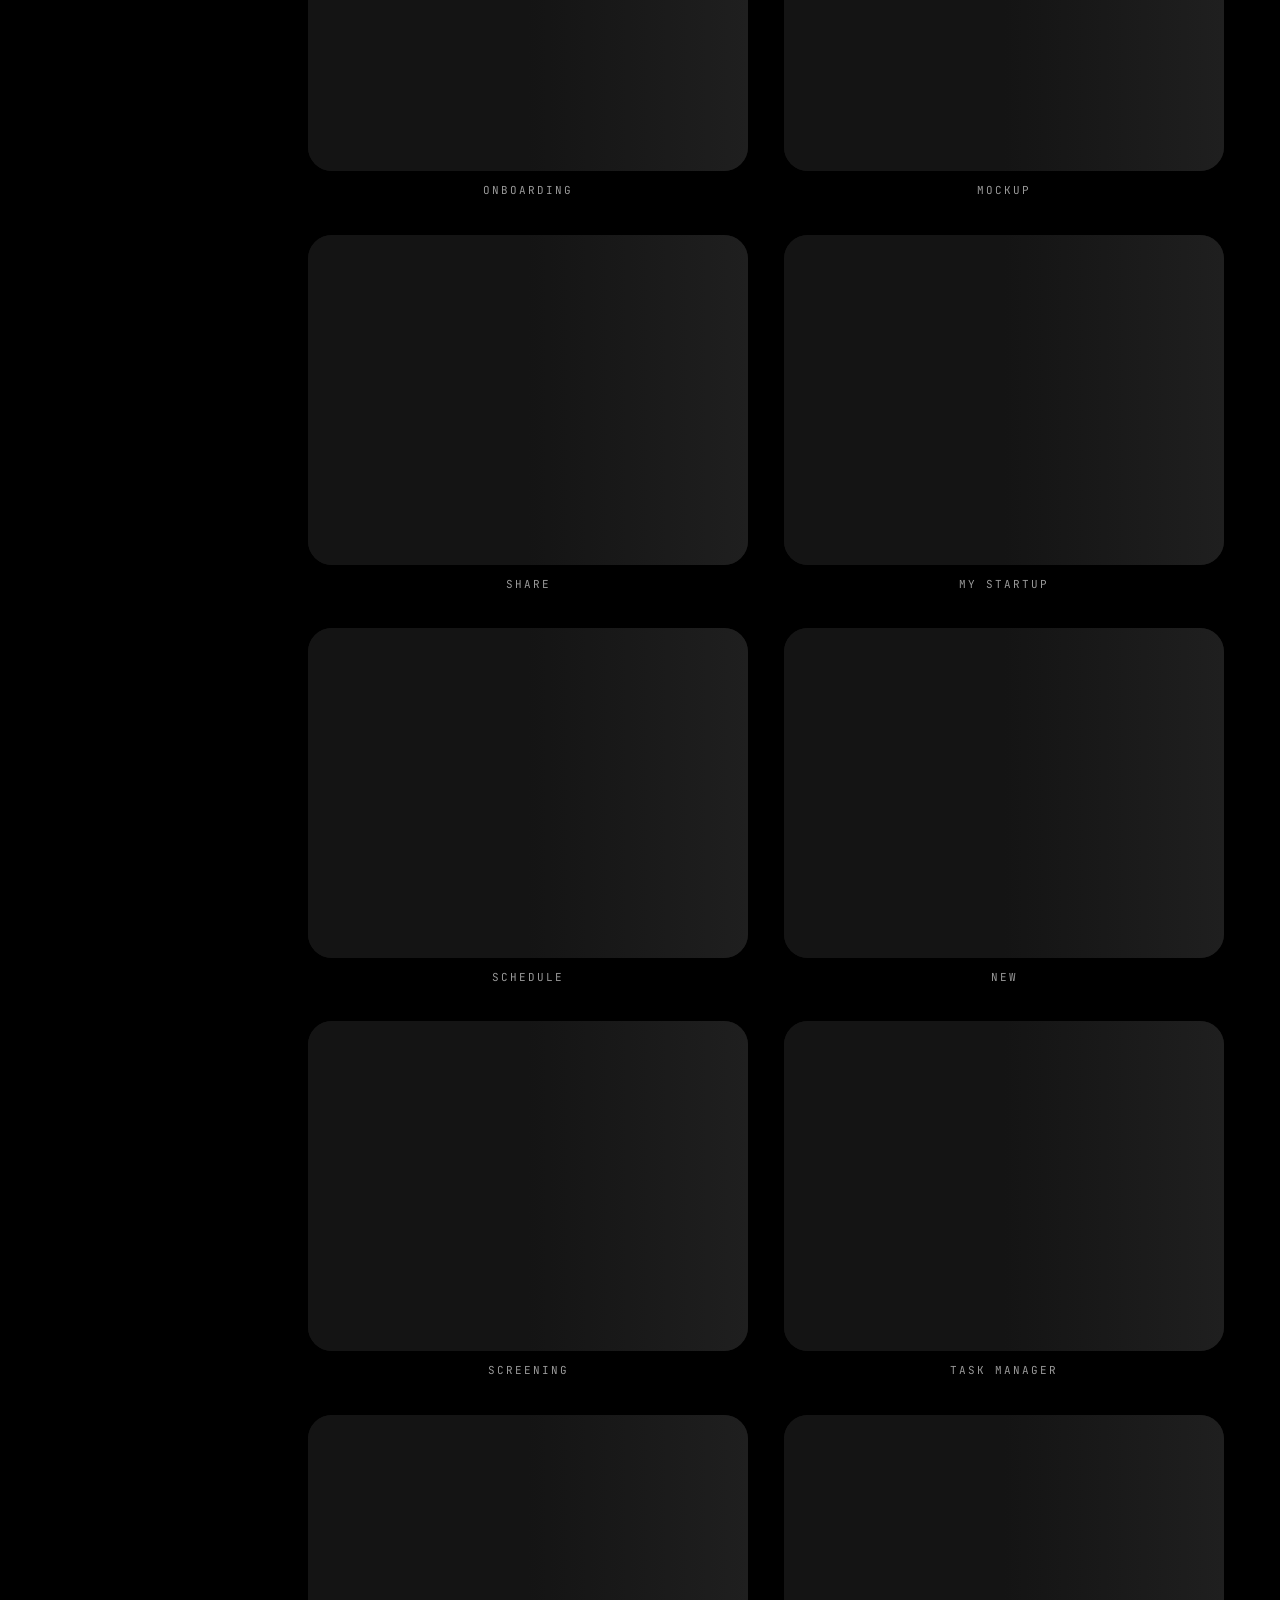
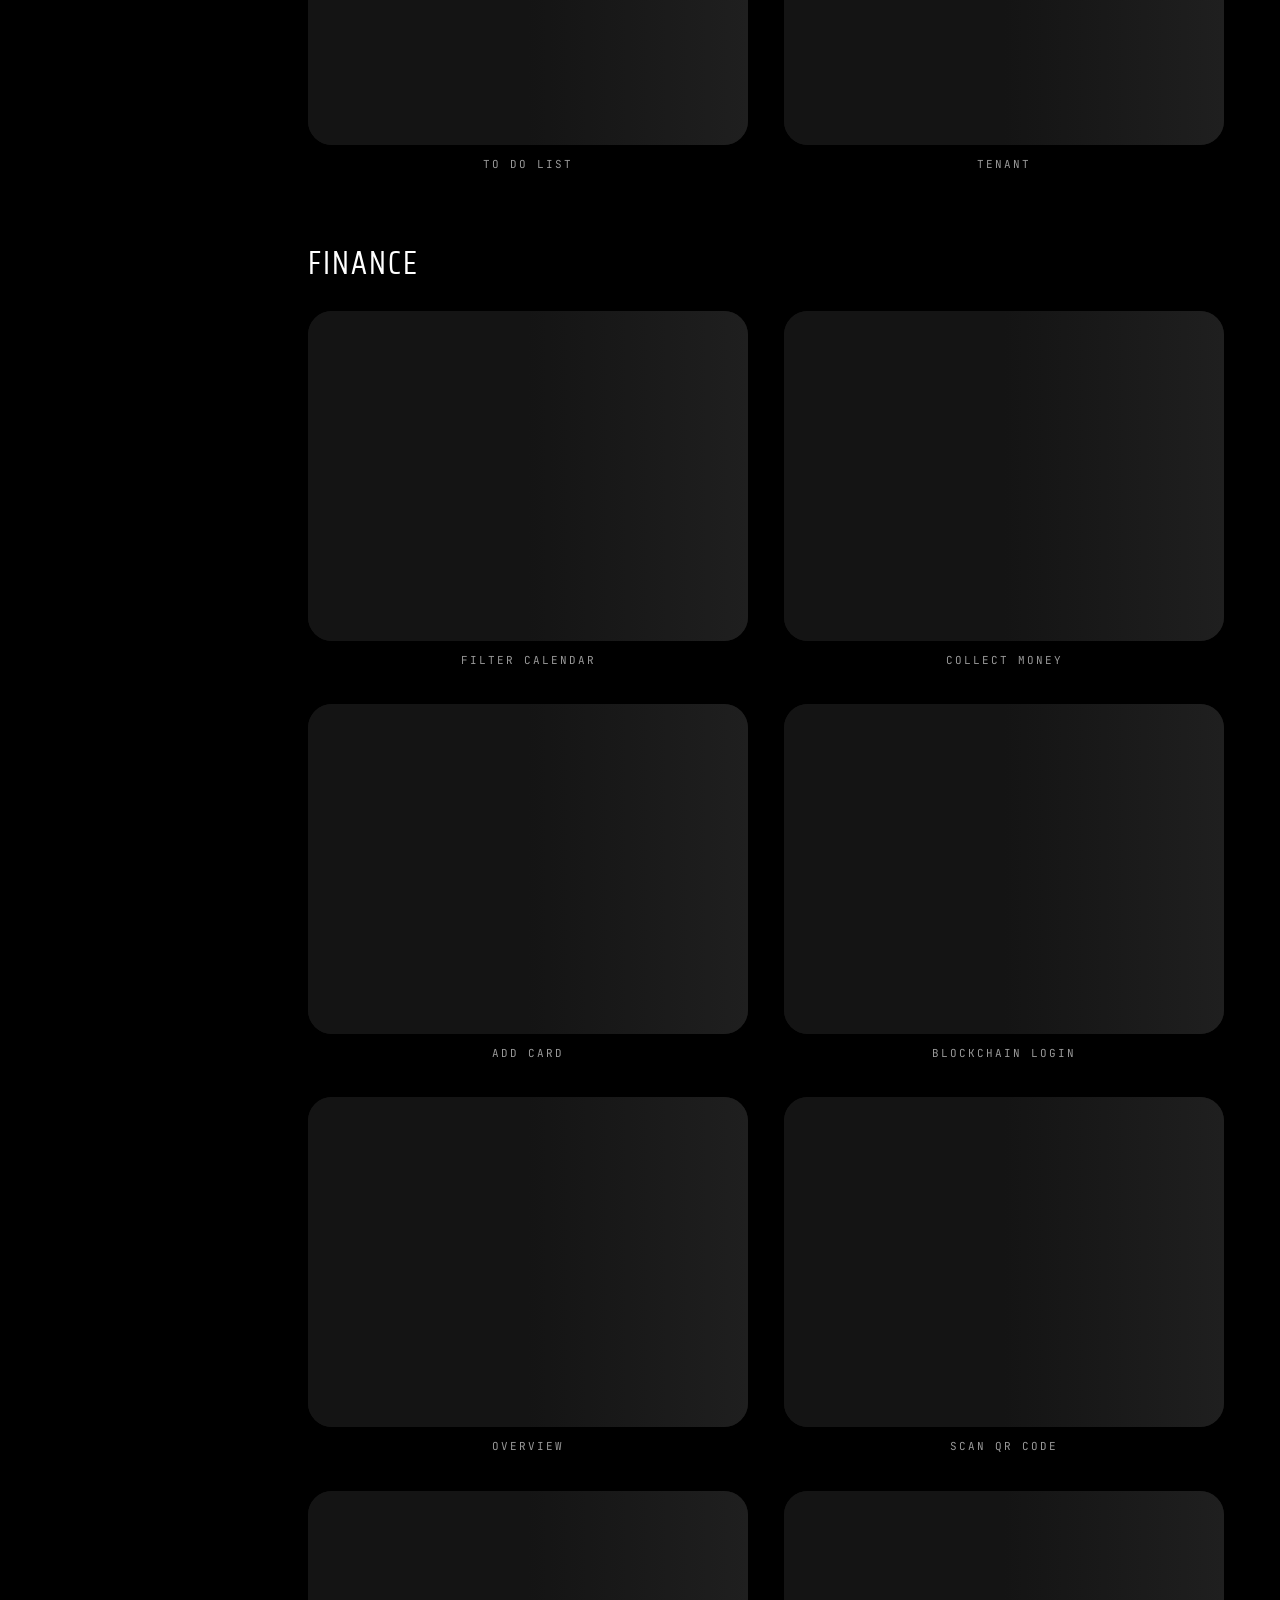
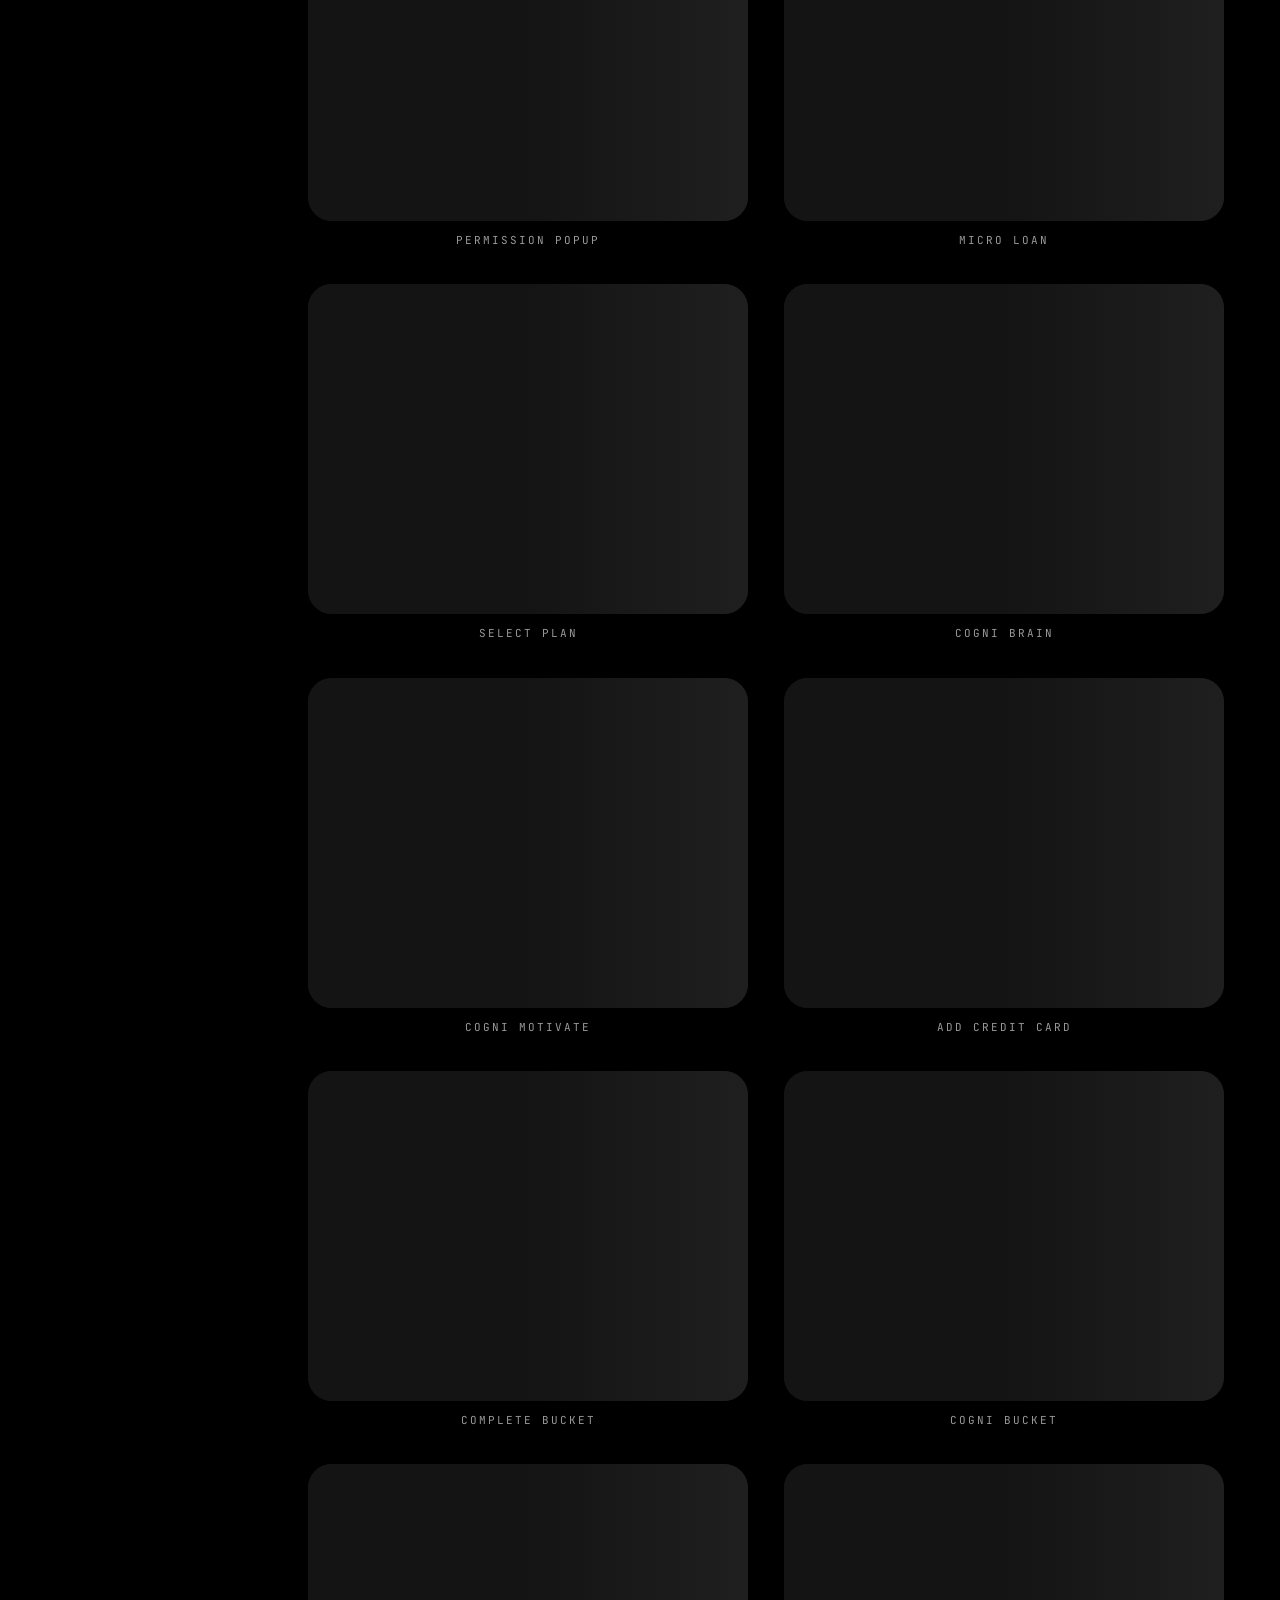
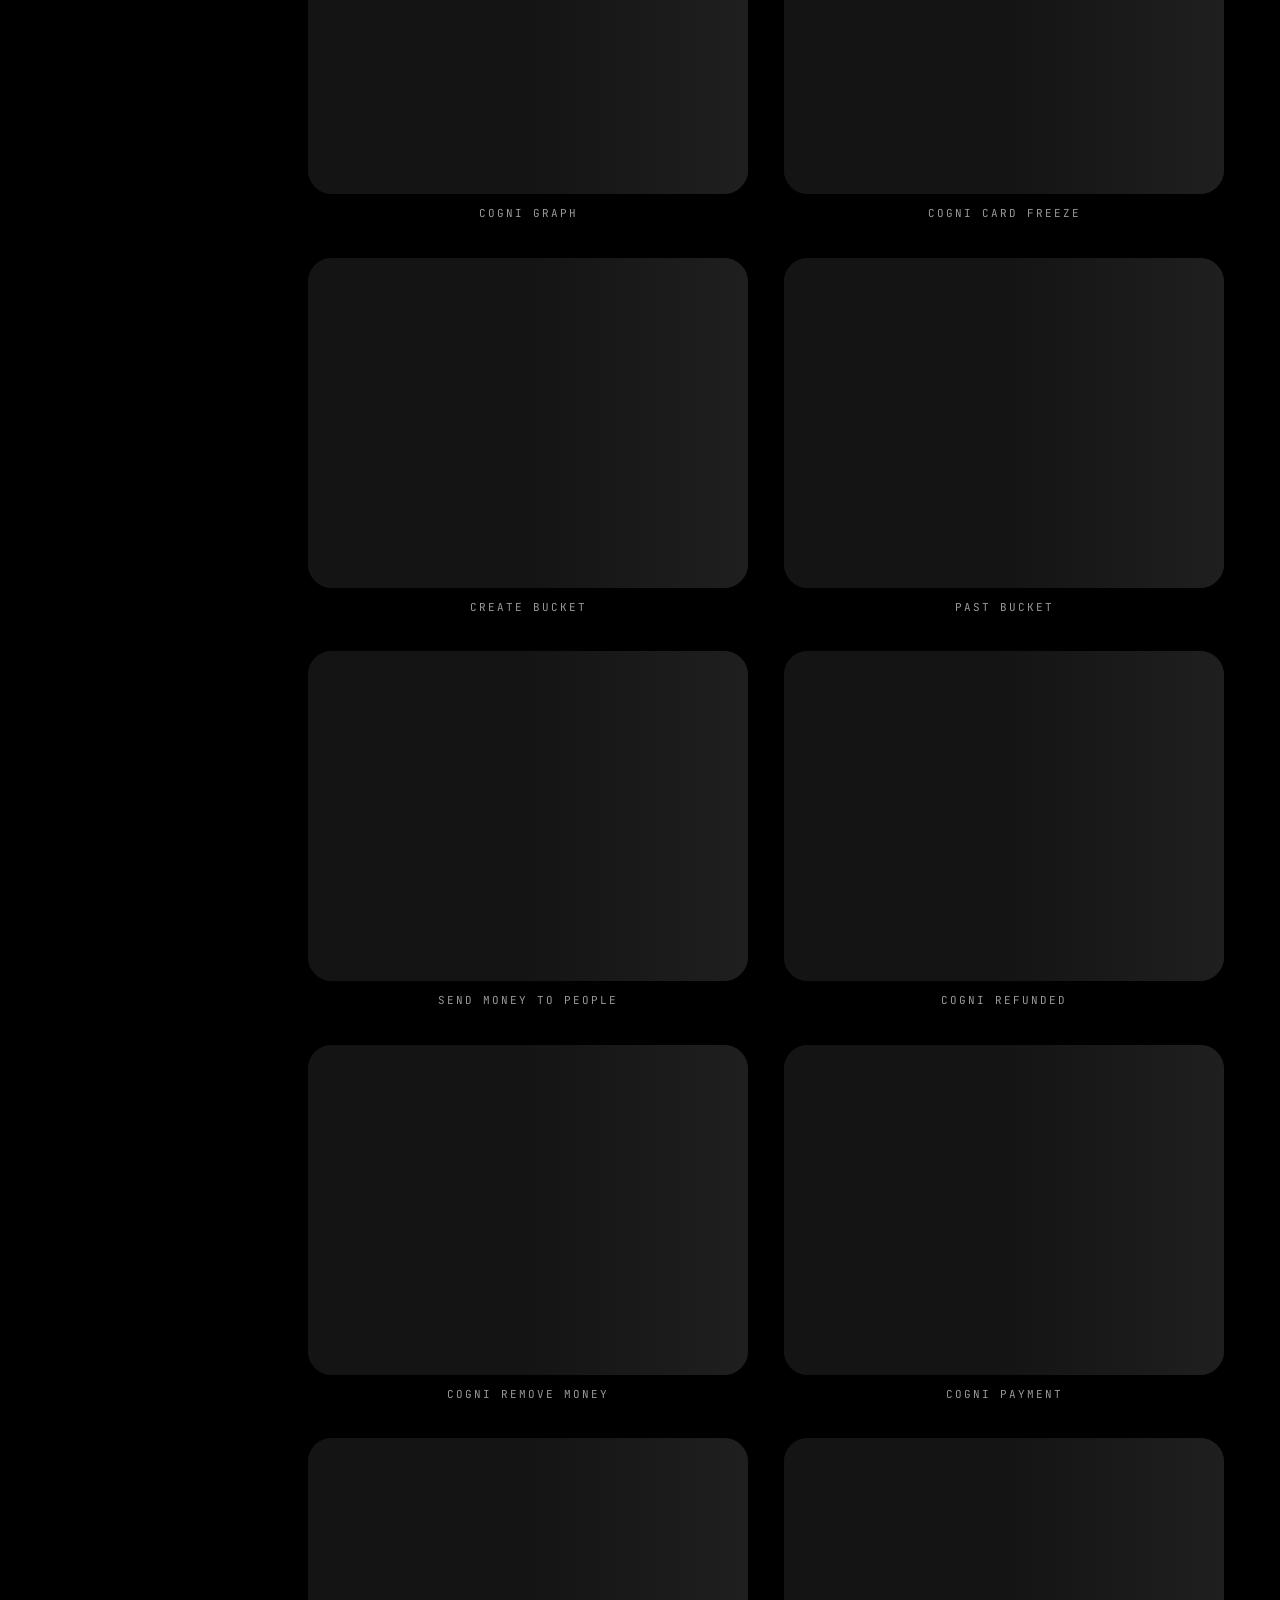
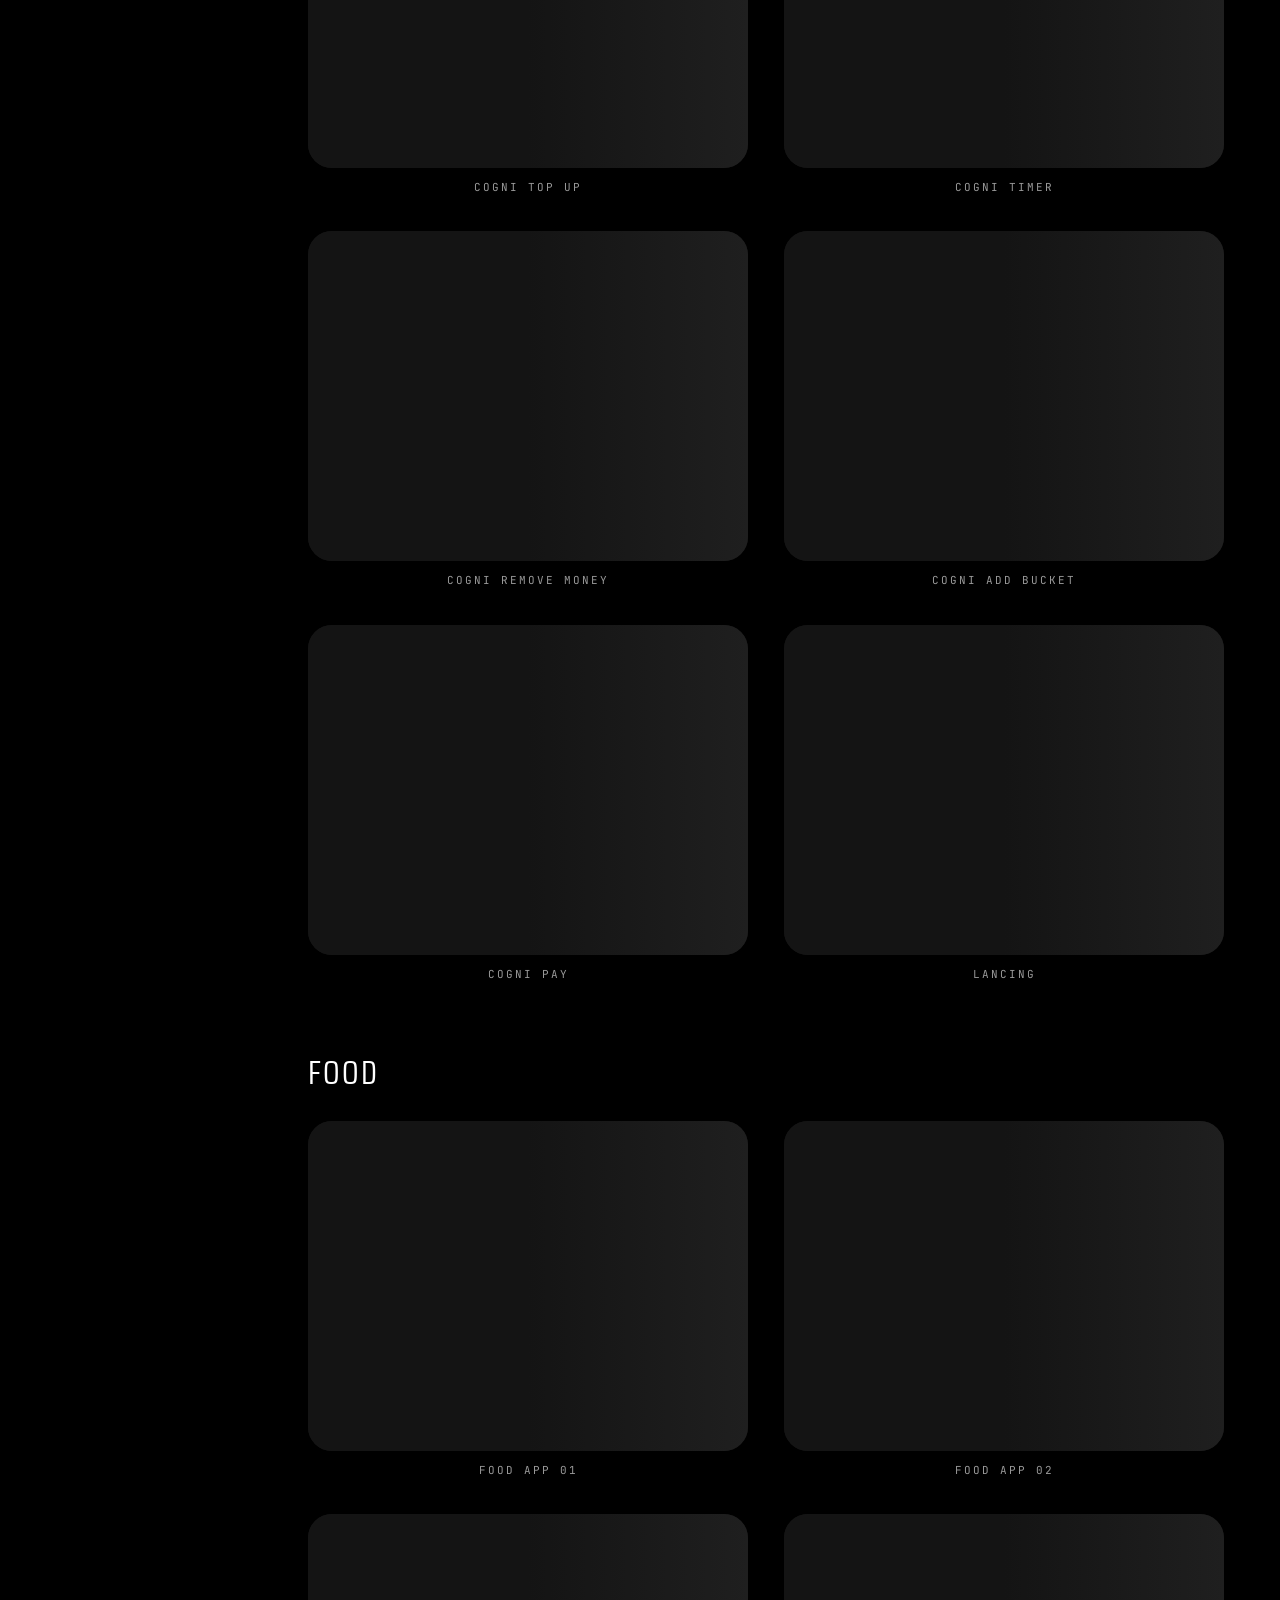
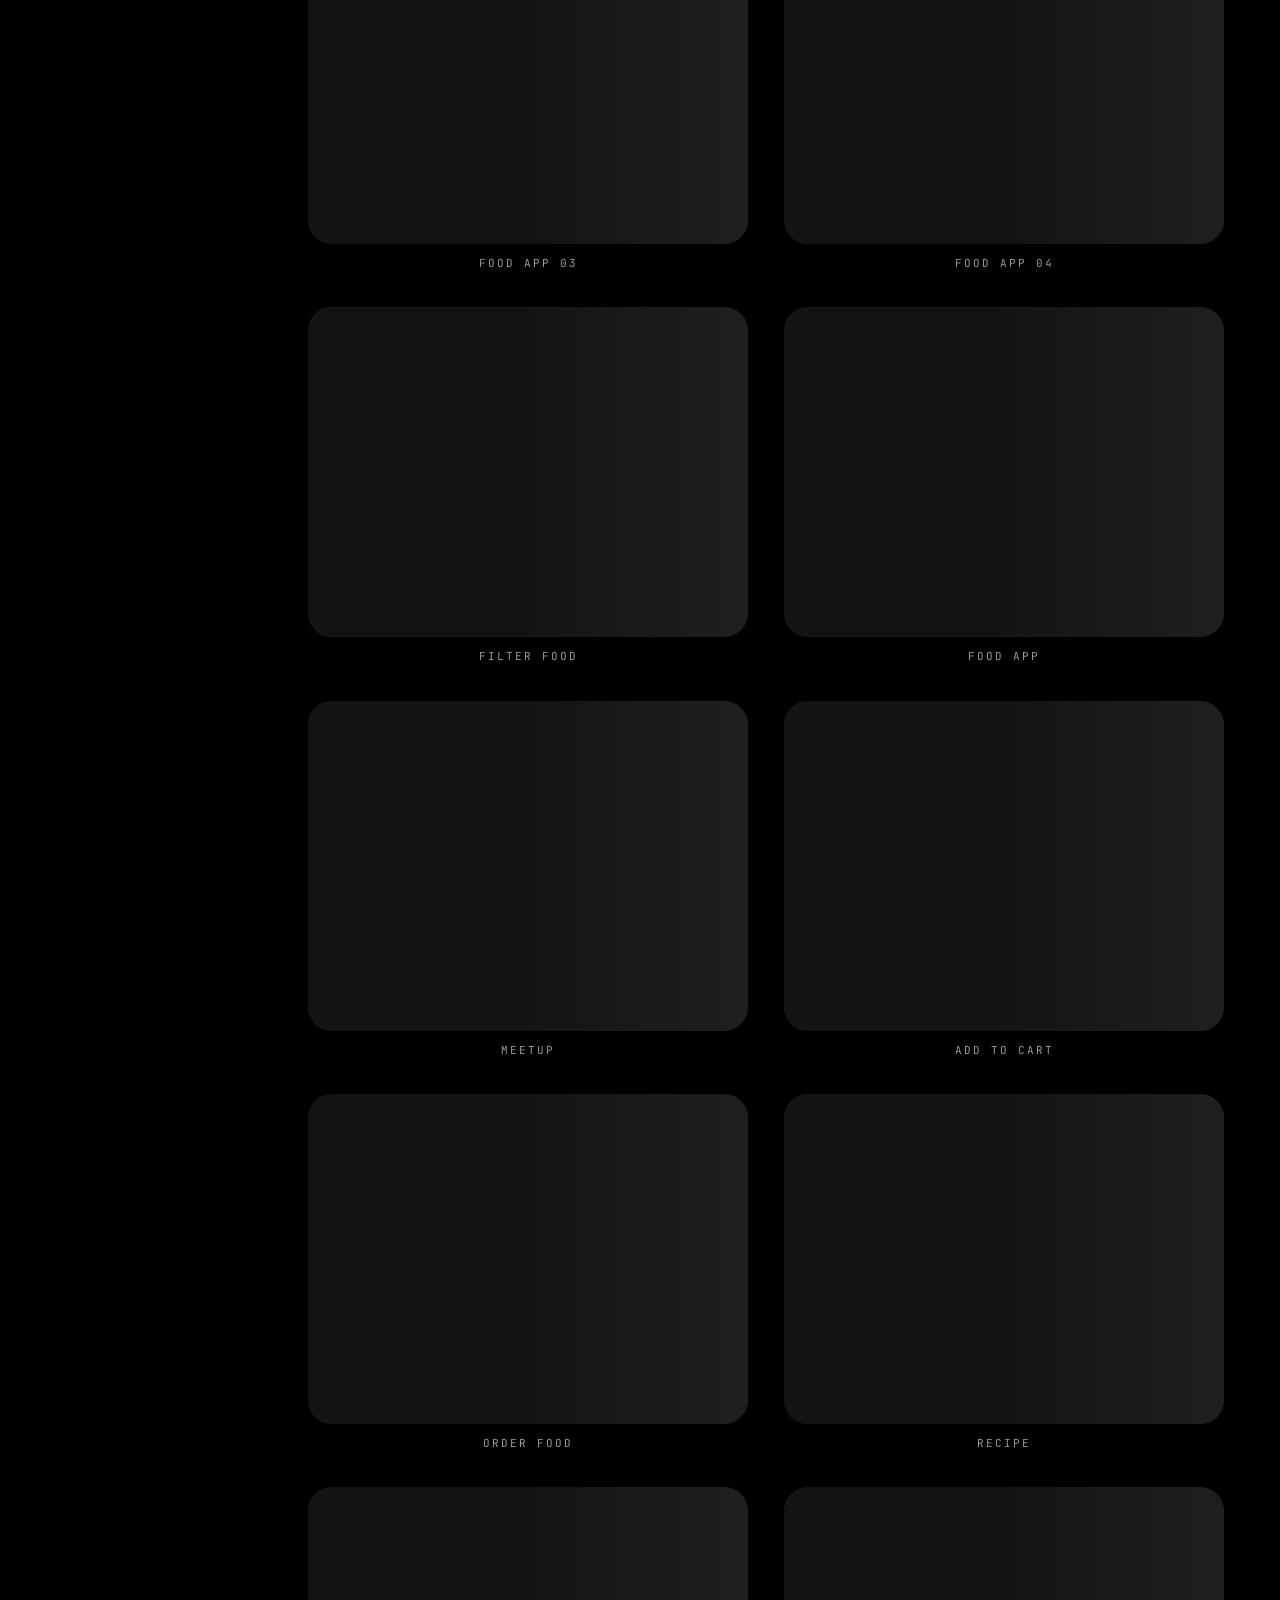
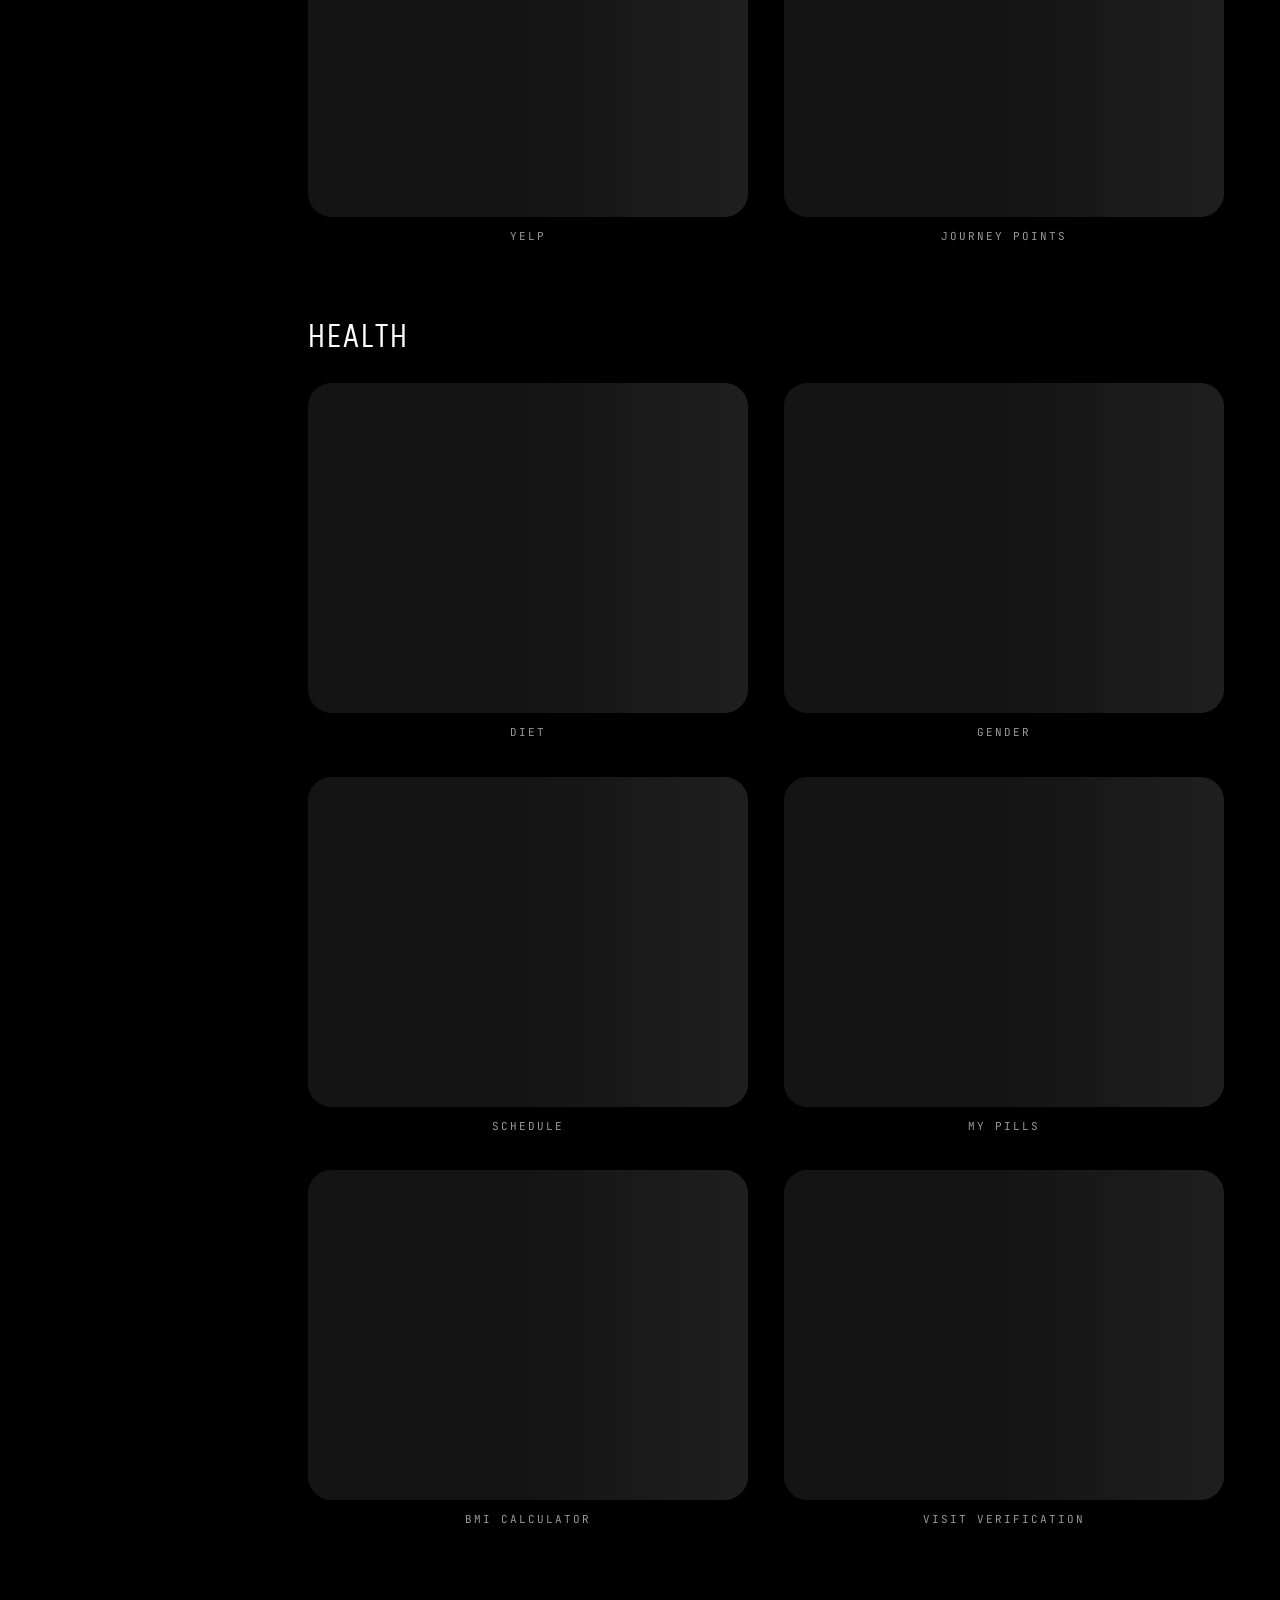
==== commit d5f5e4e4: "Update index.html" ====
--- a/index.html
+++ b/index.html
@@ -5,9 +5,9 @@
   <meta name="viewport" content="width=device-width, initial-scale=1.0">
 
   <title>Johny Vino — Interaction Library | Mobile App Design & Animation</title>
-  <meta name="description" content="100+ mobile app UI interactions, animations and UX concepts by Johny Vino — two years of daily app design across fintech, health, food, travel, social and prod[...]
+  <meta name="description" content="100+ mobile app UI interactions, animations and UX concepts by Johny Vino — two years of daily app design across fintech, health, food, travel, social and productivity. Browse design inspiration for iOS and Android.">
   <meta name="author" content="Johny Vino">
-  <meta name="keywords" content="UI design, UX design, mobile app design, interaction design, iOS design, Android design, app animation, micro-interactions, fintech UI, food delivery app, health a[...]
+  <meta name="keywords" content="UI design, UX design, mobile app design, interaction design, iOS design, Android design, app animation, micro-interactions, fintech UI, food delivery app, health app design, travel app UI, social app design, productivity app, design portfolio, Johny Vino, UI animations, app concept design, mobile interaction design">
   <link rel="canonical" href="https://interactions.johnyvino.com/">
 
   <link rel="icon" type="image/svg+xml" href="favicon.svg">
@@ -62,7 +62,7 @@
       "@id": "https://interactions.johnyvino.com/#page",
       "url": "https://interactions.johnyvino.com/",
       "name": "Johny Vino — Interaction Library",
-      "description": "100+ mobile app UI interactions, animations and UX concepts spanning fintech, health, food delivery, travel, social networking and productivity — designed and animated by J[...]",
+      "description": "100+ mobile app UI interactions, animations and UX concepts spanning fintech, health, food delivery, travel, social networking and productivity — designed and animated by Johny Vino.",
       "inLanguage": "en-US",
       "numberOfItems": 100,
       "keywords": "UI design, UX design, mobile app design, interaction design, iOS, Android, app animation",
@@ -151,7 +151,7 @@
     <header class="page-header">
       <div class="header-content">
         <h1>Johny Vino<br>Interaction Library</h1>
-        <p class="page-sub">From 2016 to 2018, I designed and animated a new app concept every day — each one exploring a flow, interaction, or product idea. Those prototyping instincts now hel[...]
+        <p class="page-sub">From 2016 to 2018, early in my design career, I designed and animated a new app concept every day — each one exploring a flow, interaction, or product idea. Those prototyping instincts now help me pitch ideas to leadership at work.</p>
         <div class="header-actions">
           <button class="btn-action" id="emailBtn" aria-label="Copy email address">
             <span class="email-full">hi@johnyvino.com</span>
